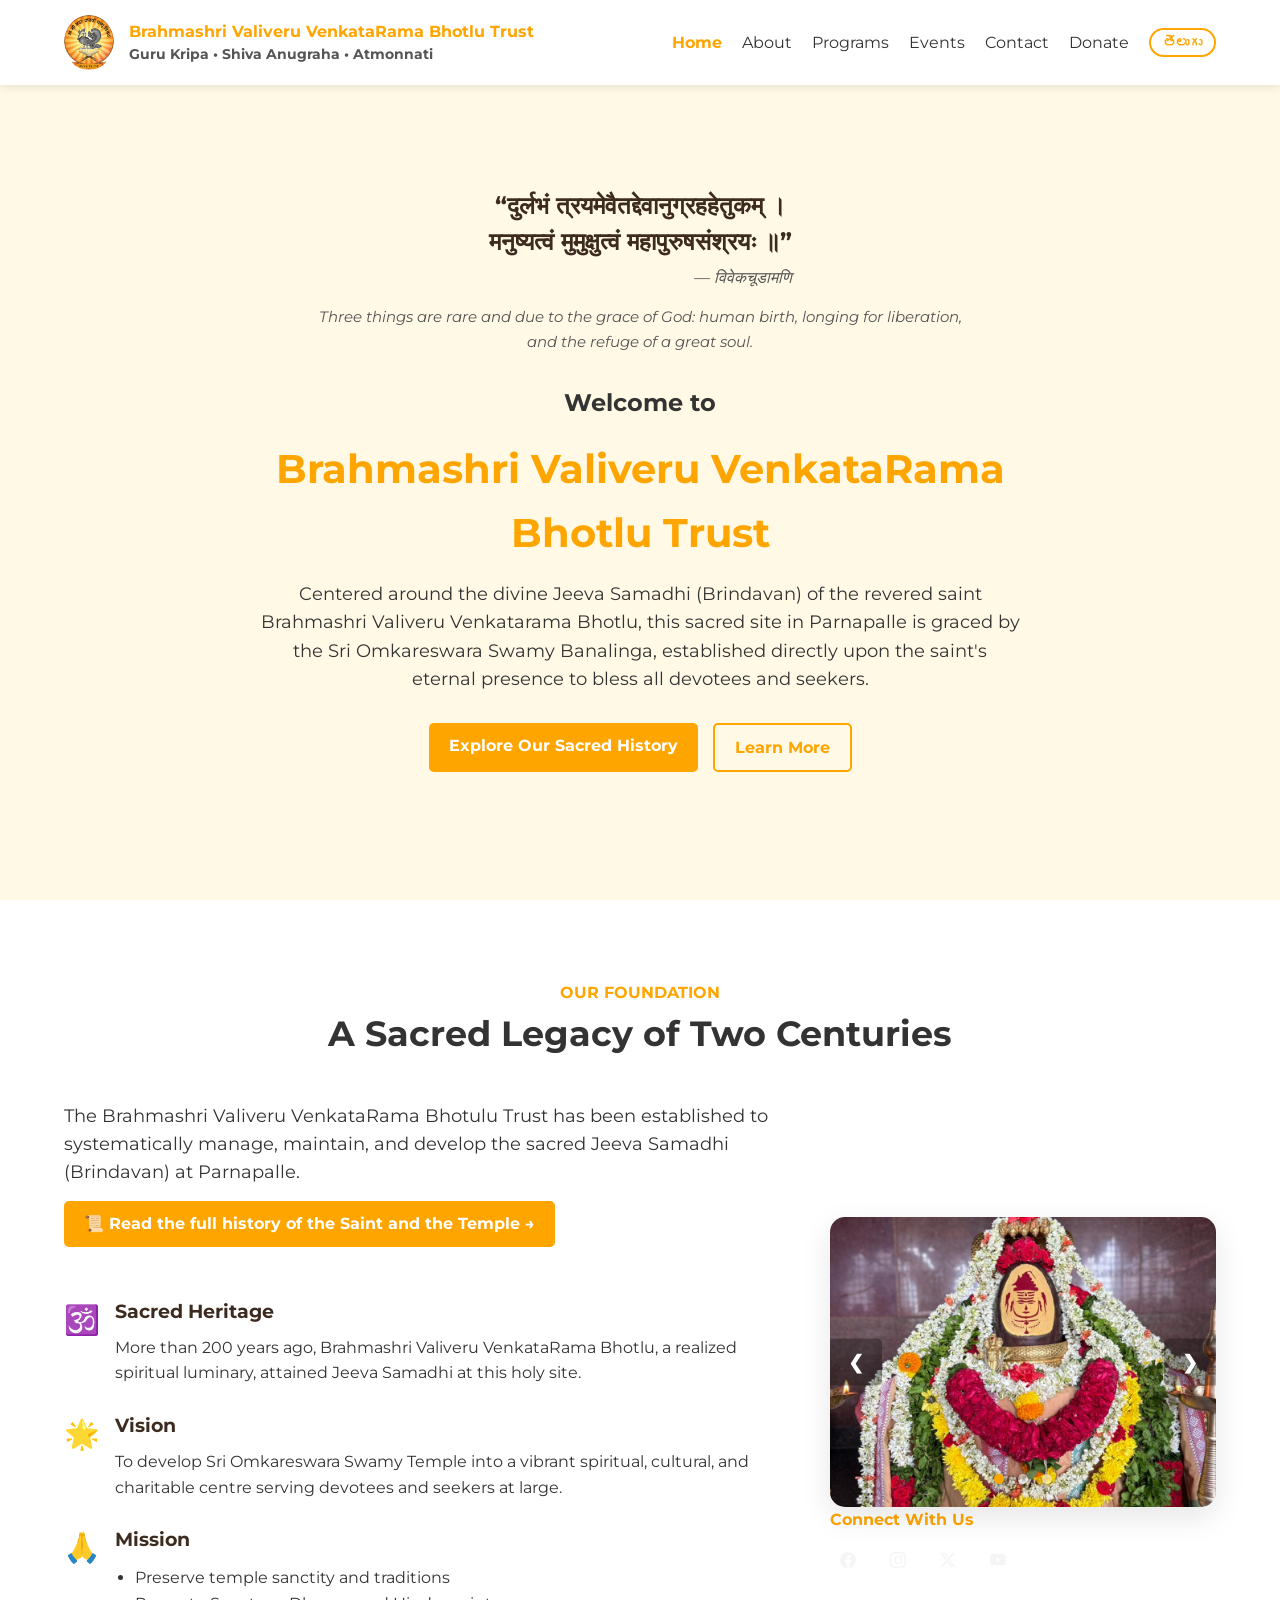
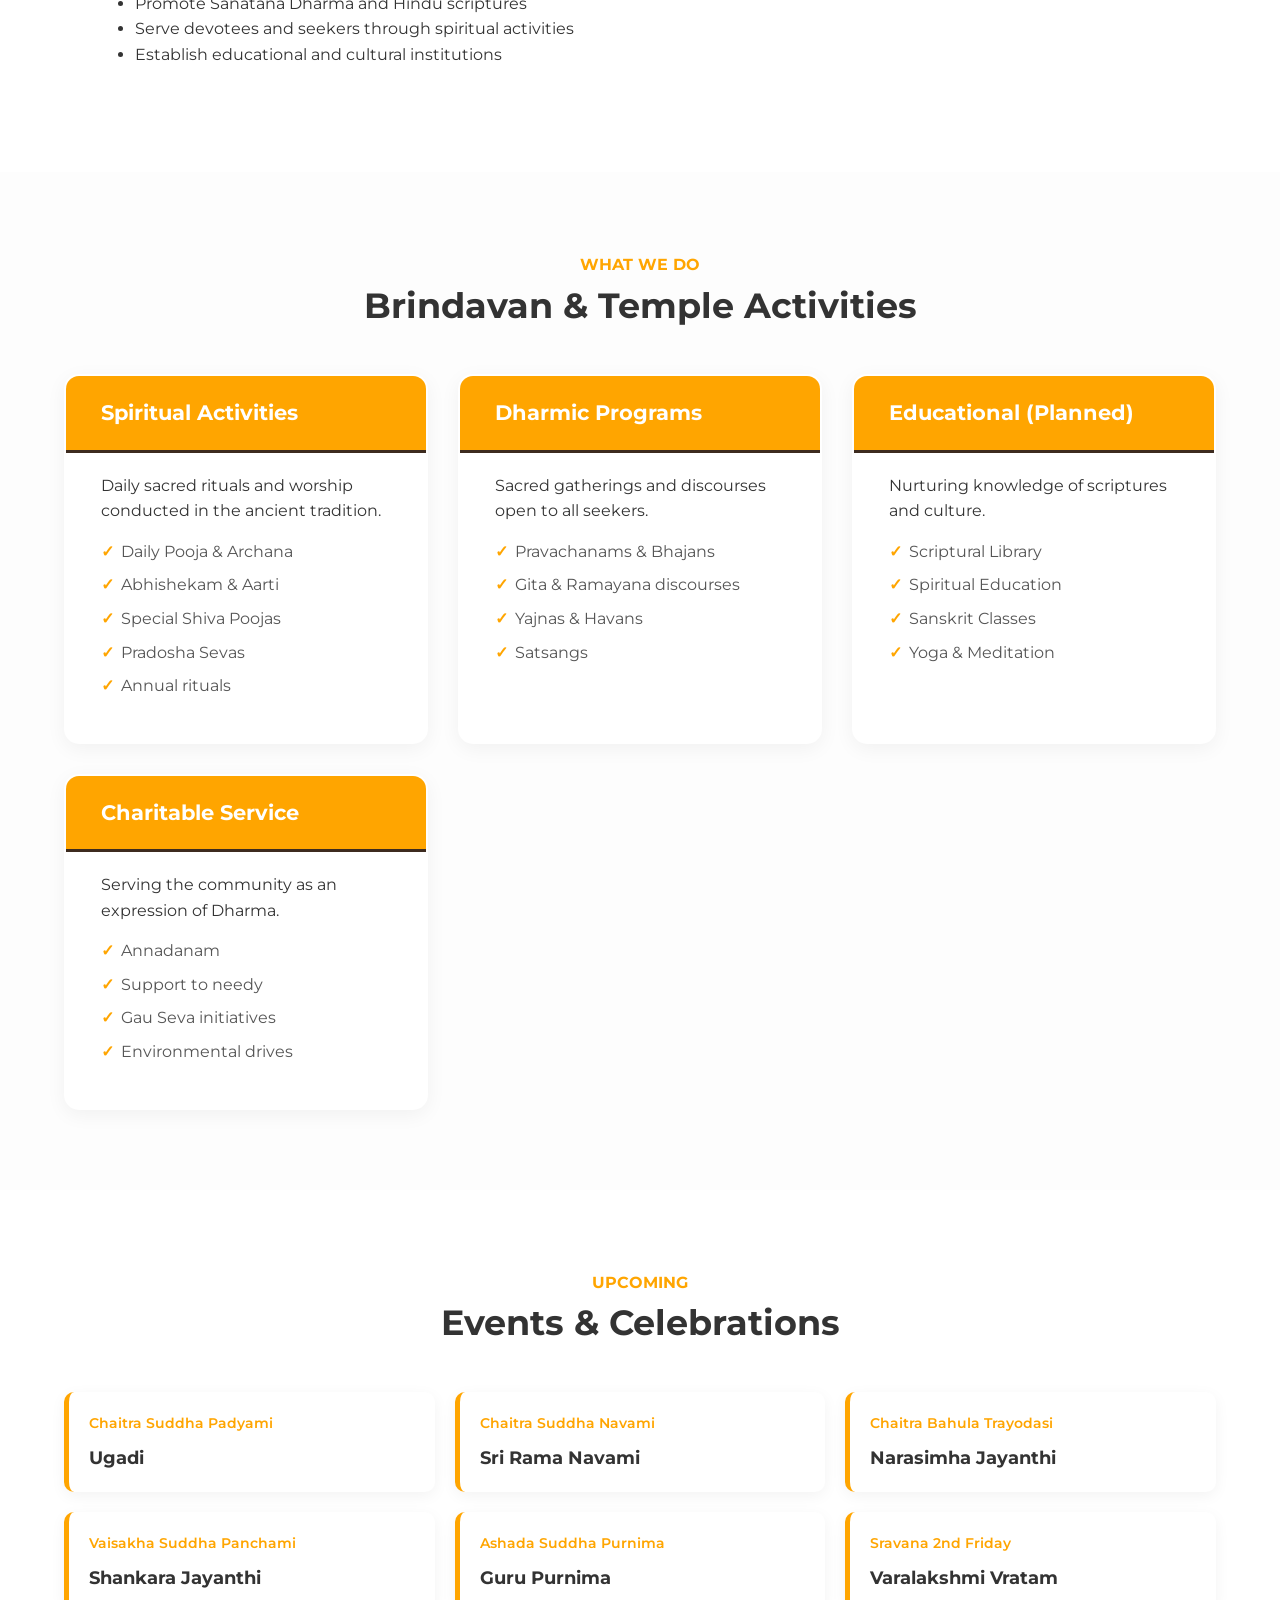
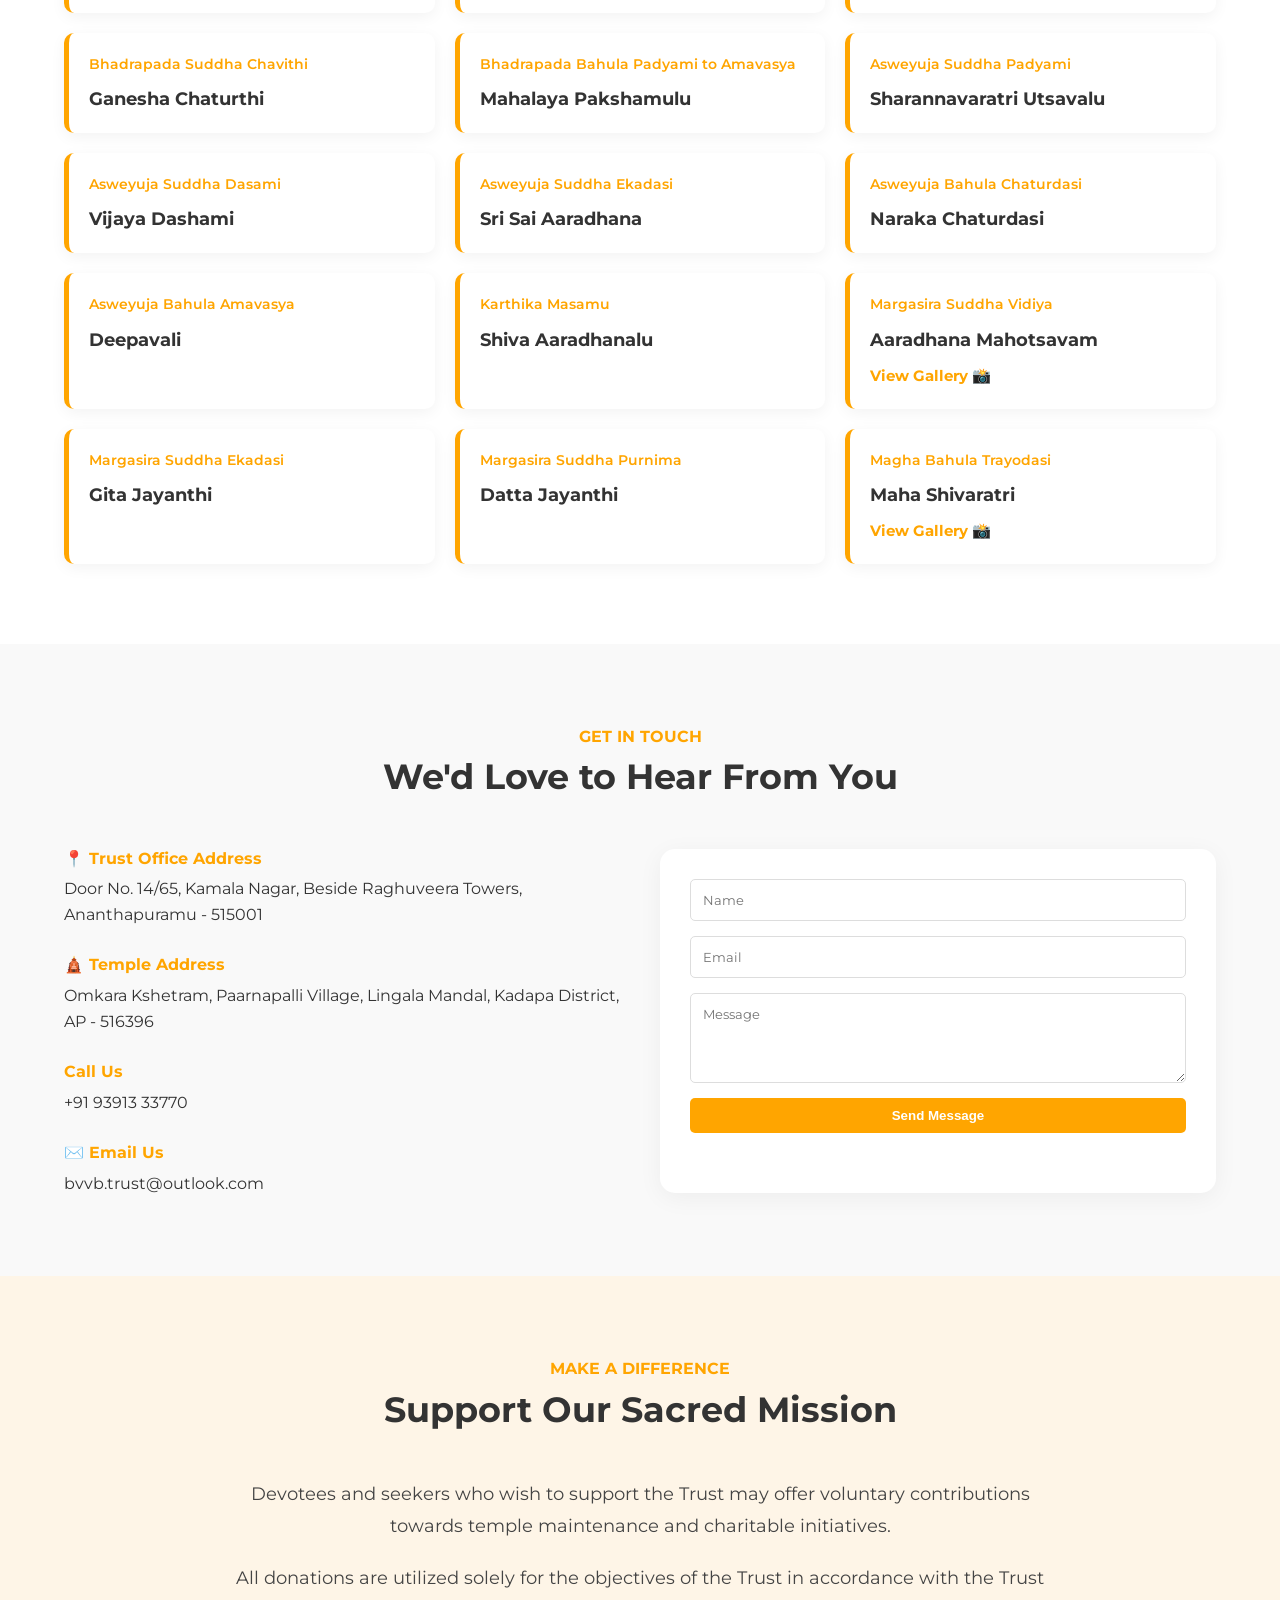
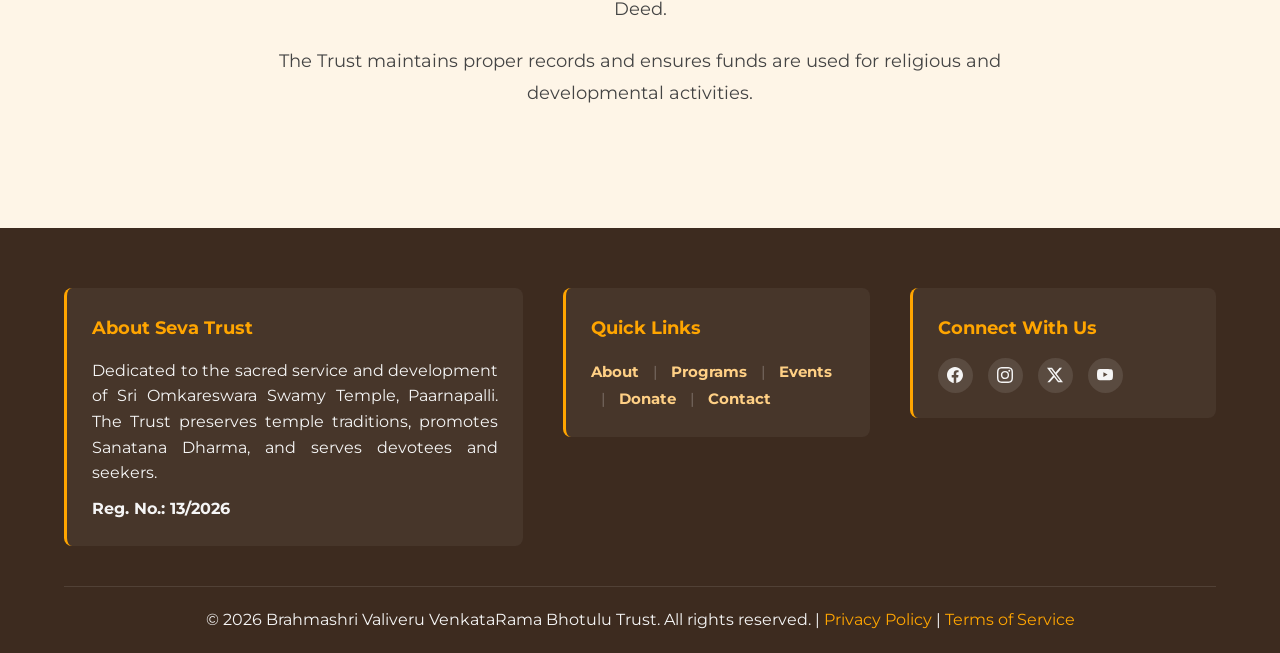
==== index.html @ 61d1ffd8 "Update index.html" ====
<!DOCTYPE html>
<html lang="en">
<head>
    <!-- Add this to your home page <head> -->
    <script src="https://identity.netlify.com/v1/netlify-identity-widget.js"></script>
    <meta charset="UTF-8">
    <meta name="viewport" content="width=device-width, initial-scale=1.0">
    <meta name="description" content="Brahmashri Valiveru VenkataRama Bhotulu Trust - Religious & Charitable Trust">
    <title>BVVB Trust</title>
    
    <!-- Fonts -->
    <link rel="preconnect" href="https://fonts.googleapis.com">
    <link rel="preconnect" href="https://fonts.gstatic.com" crossorigin>
    <link href="https://fonts.googleapis.com/css2?family=Montserrat:wght@400;600;700&family=Noto+Serif+Telugu:wght@400;600;700&family=Tiro+Telugu:ital@0;1&family=Varela+Round&display=swap" rel="stylesheet">
    
    <link rel="stylesheet" href="css/style.css">
</head>
<body>

    <!-- Navigation -->
    <nav class="navbar" id="navbar">
        <div class="nav-content">
            <div class="logo">
                <img src="images/logo_background_removed.png" alt="Logo" class="logo-image">
                <div class="logo-text">
                    <span class="logo-main" data-i18n="trustName">Brahmashri Valiveru VenkataRama Bhotlu Trust</span>
                    <span class="logo-sub" data-i18n="motto">Guru Kripa • Shiva Anugraha • Atmonnati</span>
                </div>
            </div>
            <button class="hamburger" id="hamburger" aria-label="Toggle Navigation">
                <span></span>
                <span></span>
                <span></span>
            </button>
            <div class="nav-links" id="navLinks">
                <a href="#home" class="nav-link active" data-i18n="nav.home">Home</a>
                <a href="#about" class="nav-link" data-i18n="nav.about">About</a>
                <a href="#programs" class="nav-link" data-i18n="nav.programs">Programs</a>
                <a href="#events" class="nav-link" data-i18n="nav.events">Events</a>
                <a href="#contact" class="nav-link" data-i18n="nav.contact">Contact</a>
                <a href="#donate" class="nav-link" data-i18n="nav.donate">Donate</a>
                <button class="lang-toggle-btn" id="langToggle">తెలుగు</button>
            </div>
        </div>
    </nav>

    <!-- Hero Section -->
    <section id="home" class="hero">
        <div class="hero-overlay"></div>
        <div class="hero-content">
            <div class="hero-text">
                <blockquote class="hero-shloka">
                    <div class="shloka-wrapper">
                        <p class="shloka-text" data-i18n="hero.shloka1">“दुर्लभं त्रयमेवैतद्देवानुग्रहहेतुकम् ।
मनुष्यत्वं मुमुक्षुत्वं महापुरुषसंश्रयः ॥”</p>
                        <p class="shloka-caption" data-i18n="hero.shloka1_caption">— विवेकचूडामणि</p>
                    </div>
                    <cite class="shloka-meaning" data-i18n="hero.meaning1">Three things are rare and due to the grace of God: human birth, longing for liberation, and the refuge of a great soul.</cite>
                </blockquote>
                <h2 class="hero-welcome" data-i18n="hero.welcome" style="margin-top: 30px;">Welcome to</h2>
                <h3 class="hero-trust-name" data-i18n="trustName">Brahmashri Valiveru VenkataRama Bhotlu Trust</h3>
                <p class="hero-subtitle" data-i18n="hero.desc1">Centered around the divine Jeeva Samadhi (Brindavan) of the revered saint...</p>
                <div class="hero-buttons">
                    <a href="history.html" class="btn btn-primary" data-i18n="hero.btnHistory">Explore Our Sacred History</a>
                    <a href="#about" class="btn btn-secondary" data-i18n="hero.btnLearn">Learn More</a>
                </div>
            </div>
        </div>
    </section>

    <!-- About Section -->
    <section id="about" class="about section-padding">
        <div class="section-content">
            <div class="section-header">
                <span class="section-tag" data-i18n="about.tag">Our Foundation</span>
                <h2 class="section-title" data-i18n="about.title">A Sacred Legacy of Two Centuries</h2>
            </div>
            <div class="about-grid">
                <div class="about-text">
                    <p class="about-intro" data-i18n="about.desc">The Brahmashri Valiveru VenkataRama Bhotulu Trust has been established...</p>
                    <a href="history.html" class="btn btn-primary" style="display: inline-block; margin-bottom: 30px;" data-i18n="about.historyLink">📜 Read the full history of the Saint and the Temple →</a>
                    
                    <div class="values-list">
                        <div class="value-item">
                            <div class="value-icon">🕉️</div>
                            <div class="value-content">
                                <h3 data-i18n="about.heritageTitle">Sacred Heritage</h3>
                                <p data-i18n="about.heritageDesc">More than 200 years ago, Brahmashri Valiveru VenkataRama Bhotlu...</p>
                            </div>
                        </div>
                        <div class="value-item">
                            <div class="value-icon">🌟</div>
                            <div class="value-content">
                                <h3 data-i18n="about.visionTitle">Vision</h3>
                                <p data-i18n="about.visionDesc">To develop Sri Omkareswara Swamy Temple...</p>
                            </div>
                        </div>
                        <div class="value-item">
                            <div class="value-icon">🙏</div>
                            <div class="value-content">
                                <h3 data-i18n="about.missionTitle">Mission</h3>
                                <ul style="padding-left: 20px; margin-top: 10px;">
                                    <li data-i18n="about.missionList.0">Preserve temple sanctity and traditions</li>
                                    <li data-i18n="about.missionList.1">Promote Sanatana Dharma and Hindu scriptures</li>
                                    <li data-i18n="about.missionList.2">Serve devotees and seekers through spiritual activities</li>
                                    <li data-i18n="about.missionList.3">Establish educational and cultural institutions</li>
                                </ul>
                            </div>
                        </div>
                    </div>
                </div>
                <div class="about-image">
                    <div class="carousel-container">
                        <div class="carousel-slide fade">
                            <img src="gallery/main_temple_1.jpeg" alt="Sri Omkareswara Swamy">
                        </div>
                        <div class="carousel-slide fade">
                            <img src="gallery/main_temple_2.jpeg" alt="Temple View 2" loading="lazy">
                        </div>
                        <div class="carousel-slide fade">
                            <img src="gallery/main_temple_3.jpeg" alt="Temple View 3" loading="lazy">
                        </div>
                        <button class="carousel-prev" aria-label="Previous image">&#10094;</button>
                        <button class="carousel-next" aria-label="Next image">&#10095;</button>
                        <div class="carousel-dots">
                            <span class="dot active"></span>
                            <span class="dot"></span>
                            <span class="dot"></span>
                        </div>
                    </div>
                    <div class="contact-item">
                        <h4 data-i18n="footer.connectTitle">Connect With Us</h4>
                        <div style="display: flex; gap: 15px; margin-top: 10px;">
                           <a href="https://www.facebook.com/bvvb_trust" target="_blank" rel="noopener noreferrer" class="social-icon" aria-label="Facebook">
                               <svg viewBox="0 0 16 16"><path d="M16 8.049c0-4.446-3.582-8.05-8-8.05C3.58 0-.002 3.603-.002 8.05c0 4.017 2.926 7.347 6.75 7.951v-5.625h-2.03V8.05H6.75V6.275c0-2.017 1.195-3.131 3.022-3.131.876 0 1.791.157 1.791.157v1.98h-1.009c-.993 0-1.303.621-1.303 1.258v1.51h2.218l-.354 2.326H9.25V16c3.824-.604 6.75-3.934 6.75-7.951z"/></svg>
                           </a>
                           <a href="https://www.instagram.com/bvvb_trust" target="_blank" rel="noopener noreferrer" class="social-icon" aria-label="Instagram">
                               <svg viewBox="0 0 16 16"><path d="M8 0C5.829 0 5.556.01 4.703.048 3.85.088 3.269.222 2.76.42a3.917 3.917 0 0 0-1.417.923A3.927 3.927 0 0 0 .42 2.76C.222 3.268.087 3.85.048 4.7.01 5.555 0 5.827 0 8.001c0 2.172.01 2.444.048 3.297.04.852.174 1.433.372 1.942.205.526.478.972.923 1.417.444.445.89.719 1.416.923.51.198 1.09.333 1.942.372C5.555 15.99 5.827 16 8 16s2.444-.01 3.298-.048c.851-.04 1.434-.174 1.943-.372a3.916 3.916 0 0 0 1.416-.923c.445-.445.718-.891.923-1.417.197-.509.332-1.09.372-1.942C15.99 10.445 16 10.173 16 8s-.01-2.445-.048-3.299c-.04-.851-.175-1.433-.372-1.941a3.926 3.926 0 0 0-.923-1.417A3.911 3.911 0 0 0 13.24.42c-.51-.198-1.092-.333-1.943-.372C10.443.01 10.172 0 7.998 0h.003zm-.717 1.442h.718c2.136 0 2.389.007 3.232.046.78.035 1.204.166 1.486.275.373.145.64.319.92.599.28.28.453.546.598.92.11.281.24.705.275 1.485.039.843.047 1.096.047 3.231s-.008 2.389-.047 3.232c-.035.78-.166 1.203-.275 1.485a2.47 2.47 0 0 1-.599.919c-.28.28-.546.453-.92.598-.28.11-.704.24-1.485.276-.843.038-1.096.047-3.232.047s-2.39-.009-3.233-.047c-.78-.036-1.203-.166-1.485-.276a2.478 2.478 0 0 1-.92-.598 2.48 2.48 0 0 1-.6-.92c-.109-.281-.24-.705-.275-1.485-.038-.843-.046-1.096-.046-3.233 0-2.136.008-2.388.046-3.231.036-.78.166-1.204.276-1.486.145-.373.319-.64.599-.92.28-.28.546-.453.92-.598.282-.11.705-.24 1.485-.276.738-.034 1.024-.044 2.515-.045v.002zm4.988 1.328a.96.96 0 1 0 0 1.92.96.96 0 0 0 0-1.92zm-4.27 1.122a4.109 4.109 0 1 0 0 8.217 4.109 4.109 0 0 0 0-8.217zm0 1.441a2.667 2.667 0 1 1 0 5.334 2.667 2.667 0 0 1 0-5.334z"/></svg>
                           </a>
                           <a href="https://x.com/bvvbtrust" target="_blank" rel="noopener noreferrer" class="social-icon" aria-label="X (Twitter)">
                               <svg viewBox="0 0 16 16"><path d="M12.6.75h2.454l-5.36 6.142L16 15.25h-4.937l-3.867-5.07-4.425 5.07H.316l5.733-6.57L0 .75h5.063l3.495 4.633L12.601.75Zm-.86 13.028h1.36L4.323 2.145H2.865l8.873 11.633Z"/></svg>
                           </a>
                           <a href="https://www.youtube.com/@BVVBTRUST" target="_blank" rel="noopener noreferrer" class="social-icon" aria-label="YouTube">
                               <svg viewBox="0 0 16 16"><path d="M8.051 1.999h.089c.822.003 4.987.033 6.11.335a2.01 2.01 0 0 1 1.415 1.42c.101.38.172.883.22 1.402l.01.104.022.26.008.104c.065.914.073 1.77.074 1.957v.075c-.001.194-.01 1.052-.072 1.972l-.008.104-.022.261-.01.104c-.048.519-.119 1.023-.22 1.402a2.007 2.007 0 0 1-1.415 1.42c-1.16.312-5.569.334-6.18.335h-.142c-.309 0-1.587-.006-2.927-.052l-.17-.006-.087-.004-.171-.007-.171-.007c-1.11-.049-2.167-.128-2.654-.26a2.007 2.007 0 0 1-1.415-1.419c-.111-.417-.185-.986-.235-1.558L.09 9.82l-.008-.104A31.4 31.4 0 0 1 0 7.68v-.123c.002-.215.01-.958.064-1.778l.007-.103.003-.052.008-.104.022-.26.01-.104c.048-.519.119-1.023.22-1.402a2.007 2.007 0 0 1 1.415-1.42c.487-.13 1.544-.21 2.654-.26l.17-.007.172-.006.086-.003.171-.007A99.788 99.788 0 0 1 7.858 2h.193zM6.4 5.209v4.818l4.157-2.408L6.4 5.209z"/></svg>
                           </a>
                        </div>
                    </div>
                </div>
            </div>
        </div>
    </section>

    <!-- Programs Section -->
    <section id="programs" class="programs section-padding">
        <div class="section-content">
            <div class="section-header">
                <span class="section-tag" data-i18n="programs.tag">What We Do</span>
                <h2 class="section-title" data-i18n="programs.title">Brindavan & Temple Activities</h2>
            </div>
            <div class="programs-grid">
                <div class="program-card">
                    <h3 data-i18n="programs.p1.title">Spiritual Activities</h3>
                    <p data-i18n="programs.p1.desc">Daily sacred rituals and worship conducted in the ancient tradition.</p>
                    <ul class="program-features">
                        <li data-i18n="programs.p1.items.0">Daily Pooja & Archana</li>
                        <li data-i18n="programs.p1.items.1">Abhishekam & Aarti</li>
                        <li data-i18n="programs.p1.items.2">Special Shiva Poojas</li>
                        <li data-i18n="programs.p1.items.3">Pradosha Sevas</li>
                        <li data-i18n="programs.p1.items.4">Annual rituals</li>
                    </ul>
                </div>
                <div class="program-card">
                    <h3 data-i18n="programs.p2.title">Dharmic Programs</h3>
                    <p data-i18n="programs.p2.desc">Sacred gatherings and discourses open to all seekers.</p>
                    <ul class="program-features">
                        <li data-i18n="programs.p2.items.0">Pravachanams & Bhajans</li>
                        <li data-i18n="programs.p2.items.1">Gita & Ramayana discourses</li>
                        <li data-i18n="programs.p2.items.2">Yajnas & Havans</li>
                        <li data-i18n="programs.p2.items.3">Satsangs</li>
                    </ul>
                </div>
                <div class="program-card">
                    <h3 data-i18n="programs.p3.title">Educational (Planned)</h3>
                    <p data-i18n="programs.p3.desc">Nurturing knowledge of scriptures and culture.</p>
                    <ul class="program-features">
                        <li data-i18n="programs.p3.items.0">Scriptural Library</li>
                        <li data-i18n="programs.p3.items.1">Spiritual Education</li>
                        <li data-i18n="programs.p3.items.2">Sanskrit Classes</li>
                        <li data-i18n="programs.p3.items.3">Yoga & Meditation</li>
                    </ul>
                </div>
                <div class="program-card">
                    <h3 data-i18n="programs.p4.title">Charitable Service</h3>
                    <p data-i18n="programs.p4.desc">Serving the community as an expression of Dharma.</p>
                    <ul class="program-features">
                        <li data-i18n="programs.p4.items.0">Annadanam</li>
                        <li data-i18n="programs.p4.items.1">Support to needy</li>
                        <li data-i18n="programs.p4.items.2">Gau Seva initiatives</li>
                        <li data-i18n="programs.p4.items.3">Environmental drives</li>
                    </ul>
                </div>
            </div>
        </div>
    </section>

    <!-- Events Section -->
    <section id="events" class="events section-padding">
        <div class="section-content">
            <div class="section-header">
                <span class="section-tag" data-i18n="events.tag">Upcoming</span>
                <h2 class="section-title" data-i18n="events.title">Events & Celebrations</h2>
            </div>
            <div class="events-grid">
                <div class="event-card">
                    <div class="event-date" data-i18n="events.e1.date">Chaitra Suddha Padyami</div>
                    <div class="event-info"><h3 data-i18n="events.e1.name">Ugadi</h3></div>
                </div>
                <div class="event-card">
                    <div class="event-date" data-i18n="events.e2.date">Chaitra Suddha Navami</div>
                    <div class="event-info"><h3 data-i18n="events.e2.name">Sri Rama Navami</h3></div>
                </div>
                <div class="event-card">
                    <div class="event-date" data-i18n="events.e3.date">Chaitra Bahula Trayodasi</div>
                    <div class="event-info"><h3 data-i18n="events.e3.name">Narasimha Jayanthi</h3></div>
                </div>
                <div class="event-card">
                    <div class="event-date" data-i18n="events.e4.date">Vaisakha Suddha Panchami</div>
                    <div class="event-info"><h3 data-i18n="events.e4.name">Shankara Jayanthi</h3></div>
                </div>
                <div class="event-card">
                    <div class="event-date" data-i18n="events.e5.date">Ashada Suddha Purnima</div>
                    <div class="event-info"><h3 data-i18n="events.e5.name">Guru Purnima</h3></div>
                </div>
                <div class="event-card">
                    <div class="event-date" data-i18n="events.e6.date">Sravana 2nd Friday</div>
                    <div class="event-info"><h3 data-i18n="events.e6.name">Varalakshmi Vratam</h3></div>
                </div>
                <div class="event-card">
                    <div class="event-date" data-i18n="events.e7.date">Bhadrapada Suddha Chavithi</div>
                    <div class="event-info"><h3 data-i18n="events.e7.name">Ganesha Chaturthi</h3></div>
                </div>
                <div class="event-card">
                    <div class="event-date" data-i18n="events.e8.date">Bhadrapada Bahula Padyami - Amavasya</div>
                    <div class="event-info"><h3 data-i18n="events.e8.name">Mahalaya Pakshamulu</h3></div>
                </div>
                <div class="event-card">
                    <div class="event-date" data-i18n="events.e9.date">Asweyuja Suddha Padyami</div>
                    <div class="event-info"><h3 data-i18n="events.e9.name">Sharannavaratri Utsavalu</h3></div>
                </div>
                <div class="event-card">
                    <div class="event-date" data-i18n="events.e10.date">Asweyuja Suddha Dasami</div>
                    <div class="event-info"><h3 data-i18n="events.e10.name">Vijaya Dashami</h3></div>
                </div>
                <div class="event-card">
                    <div class="event-date" data-i18n="events.e11.date">Asweyuja Suddha Ekadasi</div>
                    <div class="event-info"><h3 data-i18n="events.e11.name">Sri Sai Aaradhana</h3></div>
                </div>
                <div class="event-card">
                    <div class="event-date" data-i18n="events.e12.date">Asweyuja Bahula Chaturdasi</div>
                    <div class="event-info"><h3 data-i18n="events.e12.name">Naraka Chaturdasi</h3></div>
                </div>
                <div class="event-card">
                    <div class="event-date" data-i18n="events.e13.date">Asweyuja Bahula Amavasya</div>
                    <div class="event-info"><h3 data-i18n="events.e13.name">Deepavali</h3></div>
                </div>
                <div class="event-card">
                    <div class="event-date" data-i18n="events.e14.date">Karthika Masamu</div>
                    <div class="event-info"><h3 data-i18n="events.e14.name">Shiva Aaradhanalu</h3></div>
                </div>
                <div class="event-card">
                    <div class="event-date" data-i18n="events.e15.date">Margasira Suddha Vidiya</div>
                    <div class="event-info">
                        <h3 data-i18n="events.e15.name">Aaradhana Mahotsavam</h3>
                        <a href="gallery-2025.html" class="event-gallery-link" data-i18n="events.viewGallery">View Gallery 📸</a>
                    </div>
                </div>
                <div class="event-card">
                    <div class="event-date" data-i18n="events.e16.date">Margasira Suddha Ekadasi</div>
                    <div class="event-info"><h3 data-i18n="events.e16.name">Gita Jayanthi</h3></div>
                </div>
                <div class="event-card">
                    <div class="event-date" data-i18n="events.e17.date">Margasira Suddha Purnima</div>
                    <div class="event-info"><h3 data-i18n="events.e17.name">Datta Jayanthi</h3></div>
                </div>
                <div class="event-card">
                    <div class="event-date" data-i18n="events.e18.date">Magha Bahula Trayodasi</div>
                    <div class="event-info">
                        <h3 data-i18n="events.e18.name">Maha Shivaratri</h3>
                        <a href="gallery-2025.html" class="event-gallery-link" data-i18n="events.viewGallery">View Gallery 📸</a>
                    </div>
                </div>
            </div>
        </div>
    </section>

    <!-- Contact Section -->
    <section id="contact" class="contact section-padding" style="background: #f9f9f9;">
        <div class="section-content">
            <div class="section-header">
                <span class="section-tag" data-i18n="contact.tag">Get in Touch</span>
                <h2 class="section-title" data-i18n="contact.title">We'd Love to Hear From You</h2>
            </div>
            <div class="contact-grid">
                <div class="contact-info">
                    <div class="contact-item">
                        <h4 data-i18n="contact.office">📍 Trust Office Address</h4>
                        <p data-i18n="contact.officeAddr">Door No. 14/65, Kamala Nagar, Beside Raghuveera Towers, Ananthapuramu - 515001</p>
                    </div>
                    <div class="contact-item">
                        <h4 data-i18n="contact.temple">🛕 Temple Address</h4>
                        <p data-i18n="contact.templeAddr">Omkara Kshetram, Paarnapalli Village, Lingala Mandal, Kadapa District, AP - 516396</p>
                    </div>
                    <div class="contact-item">
                        <h4 data-i18n="contact.call"> Call Us</h4>
                        <p>+91 93913 33770</p>
                    </div>
                    <div class="contact-item">
                        <h4 data-i18n="contact.email">✉️ Email Us</h4>
                        <p>bvvb.trust@outlook.com</p>
                    </div>
                </div>
                <!-- Form submission logic securely relies on standard HTTP POST or a form backend like Formspree -->
                <form class="contact-form" action="https://formspree.io/f/xzdkzppe" method="POST">
                <form class="contact-form" id="contactForm">
                    <input type="text" name="name" data-i18n="contact.placeholders.name" placeholder="Name" class="form-input" required>
                    <input type="email" name="email" data-i18n="contact.placeholders.email" placeholder="Email" class="form-input" required>
                    <textarea name="message" data-i18n="contact.placeholders.message" placeholder="Message" class="form-input" rows="4" required></textarea>
                    <button type="submit" class="btn btn-primary" data-i18n="contact.btn">Send Message</button>
                    <p id="form-status" style="margin-top: 15px; font-weight: 500;"></p>
                </form>
            </div>
        </div>
    </section>

    <!-- Donate Section -->
    <section id="donate" class="donate section-padding">
        <div class="section-content">
            <div class="section-header">
                <span class="section-tag" data-i18n="donate.tag">Make a Difference</span>
                <h2 class="section-title" data-i18n="donate.title">Support Our Sacred Mission</h2>
            </div>
            <div class="donate-content">
                <p data-i18n="donate.desc1">Devotees and seekers who wish to support the Trust may offer voluntary contributions towards temple maintenance and charitable initiatives.</p>
                <p data-i18n="donate.desc2">All donations are utilized solely for the objectives of the Trust in accordance with the Trust Deed.</p>
                <p data-i18n="donate.desc3">The Trust maintains proper records and ensures funds are used for religious and developmental activities.</p>
            </div>
        </div>
    </section>

    <!-- Footer Section -->
    <footer class="footer-v2">
        <div class="footer-content">
            <div class="footer-col">
                <div class="footer-box">
                    <h4 data-i18n="footer.aboutTitle">About Seva Trust</h4>
                    <p data-i18n="footer.aboutDesc" style="text-align: justify;">Dedicated to the sacred service and development of Sri Omkareswara Swamy Temple...</p>
                    <p data-i18n="footer.regNo" style="margin-top: 10px; font-weight: bold;">Reg. No.: 13/2026</p>
                </div>
            </div>
            <div class="footer-col">
                <div class="footer-box inline-footer-links">
                    <h4 data-i18n="footer.quickLinksTitle">Quick Links</h4>
                    <p>
                        <a href="#about" data-i18n="nav.about">About</a> <span class="separator">|</span>
                        <a href="#programs" data-i18n="nav.programs">Programs</a> <span class="separator">|</span>
                        <a href="#events" data-i18n="nav.events">Events</a> <span class="separator">|</span>
                        <a href="#donate" data-i18n="nav.donate">Donate</a> <span class="separator">|</span>
                        <a href="#contact" data-i18n="nav.contact">Contact</a>
                    </p>
                </div>
            </div>
            <div class="footer-col">
                <div class="footer-box">
                    <h4 data-i18n="footer.connectTitle">Connect With Us</h4>
                    <div style="display: flex; gap: 15px;">
                       <a href="https://www.facebook.com/bvvb_trust" target="_blank" rel="noopener noreferrer" class="social-icon" aria-label="Facebook">
                           <svg viewBox="0 0 16 16"><path d="M16 8.049c0-4.446-3.582-8.05-8-8.05C3.58 0-.002 3.603-.002 8.05c0 4.017 2.926 7.347 6.75 7.951v-5.625h-2.03V8.05H6.75V6.275c0-2.017 1.195-3.131 3.022-3.131.876 0 1.791.157 1.791.157v1.98h-1.009c-.993 0-1.303.621-1.303 1.258v1.51h2.218l-.354 2.326H9.25V16c3.824-.604 6.75-3.934 6.75-7.951z"/></svg>
                       </a>
                       <a href="https://www.instagram.com/bvvb_trust" target="_blank" rel="noopener noreferrer" class="social-icon" aria-label="Instagram">
                           <svg viewBox="0 0 16 16"><path d="M8 0C5.829 0 5.556.01 4.703.048 3.85.088 3.269.222 2.76.42a3.917 3.917 0 0 0-1.417.923A3.927 3.927 0 0 0 .42 2.76C.222 3.268.087 3.85.048 4.7.01 5.555 0 5.827 0 8.001c0 2.172.01 2.444.048 3.297.04.852.174 1.433.372 1.942.205.526.478.972.923 1.417.444.445.89.719 1.416.923.51.198 1.09.333 1.942.372C5.555 15.99 5.827 16 8 16s2.444-.01 3.298-.048c.851-.04 1.434-.174 1.943-.372a3.916 3.916 0 0 0 1.416-.923c.445-.445.718-.891.923-1.417.197-.509.332-1.09.372-1.942C15.99 10.445 16 10.173 16 8s-.01-2.445-.048-3.299c-.04-.851-.175-1.433-.372-1.941a3.926 3.926 0 0 0-.923-1.417A3.911 3.911 0 0 0 13.24.42c-.51-.198-1.092-.333-1.943-.372C10.443.01 10.172 0 7.998 0h.003zm-.717 1.442h.718c2.136 0 2.389.007 3.232.046.78.035 1.204.166 1.486.275.373.145.64.319.92.599.28.28.453.546.598.92.11.281.24.705.275 1.485.039.843.047 1.096.047 3.231s-.008 2.389-.047 3.232c-.035.78-.166 1.203-.275 1.485a2.47 2.47 0 0 1-.599.919c-.28.28-.546.453-.92.598-.28.11-.704.24-1.485.276-.843.038-1.096.047-3.232.047s-2.39-.009-3.233-.047c-.78-.036-1.203-.166-1.485-.276a2.478 2.478 0 0 1-.92-.598 2.48 2.48 0 0 1-.6-.92c-.109-.281-.24-.705-.275-1.485-.038-.843-.046-1.096-.046-3.233 0-2.136.008-2.388.046-3.231.036-.78.166-1.204.276-1.486.145-.373.319-.64.599-.92.28-.28.546-.453.92-.598.282-.11.705-.24 1.485-.276.738-.034 1.024-.044 2.515-.045v.002zm4.988 1.328a.96.96 0 1 0 0 1.92.96.96 0 0 0 0-1.92zm-4.27 1.122a4.109 4.109 0 1 0 0 8.217 4.109 4.109 0 0 0 0-8.217zm0 1.441a2.667 2.667 0 1 1 0 5.334 2.667 2.667 0 0 1 0-5.334z"/></svg>
                       </a>
                       <a href="https://x.com/bvvbtrust" target="_blank" rel="noopener noreferrer" class="social-icon" aria-label="X (Twitter)">
                           <svg viewBox="0 0 16 16"><path d="M12.6.75h2.454l-5.36 6.142L16 15.25h-4.937l-3.867-5.07-4.425 5.07H.316l5.733-6.57L0 .75h5.063l3.495 4.633L12.601.75Zm-.86 13.028h1.36L4.323 2.145H2.865l8.873 11.633Z"/></svg>
                       </a>
                       <a href="https://www.youtube.com/@BVVBTRUST" target="_blank" rel="noopener noreferrer" class="social-icon" aria-label="YouTube">
                           <svg viewBox="0 0 16 16"><path d="M8.051 1.999h.089c.822.003 4.987.033 6.11.335a2.01 2.01 0 0 1 1.415 1.42c.101.38.172.883.22 1.402l.01.104.022.26.008.104c.065.914.073 1.77.074 1.957v.075c-.001.194-.01 1.052-.072 1.972l-.008.104-.022.261-.01.104c-.048.519-.119 1.023-.22 1.402a2.007 2.007 0 0 1-1.415 1.42c-1.16.312-5.569.334-6.18.335h-.142c-.309 0-1.587-.006-2.927-.052l-.17-.006-.087-.004-.171-.007-.171-.007c-1.11-.049-2.167-.128-2.654-.26a2.007 2.007 0 0 1-1.415-1.419c-.111-.417-.185-.986-.235-1.558L.09 9.82l-.008-.104A31.4 31.4 0 0 1 0 7.68v-.123c.002-.215.01-.958.064-1.778l.007-.103.003-.052.008-.104.022-.26.01-.104c.048-.519.119-1.023.22-1.402a2.007 2.007 0 0 1 1.415-1.42c.487-.13 1.544-.21 2.654-.26l.17-.007.172-.006.086-.003.171-.007A99.788 99.788 0 0 1 7.858 2h.193zM6.4 5.209v4.818l4.157-2.408L6.4 5.209z"/></svg>
                       </a>
                    </div>
                </div>
            </div>
        </div>
        <div class="footer-bottom">
            <p>
                <span data-i18n="footer.copyright">© 2026 Brahmashri Valiveru VenkataRama Bhotulu Trust. All rights reserved.</span> | 
                <a href="privacy-policy.html" data-i18n="footer.privacy">Privacy Policy</a> | 
                <a href="terms-of-service.html" data-i18n="footer.terms">Terms of Service</a>
            </p>
        </div>
    </footer>

    <!-- Scroll to Top Button -->
    <button id="scrollToTopBtn" class="scroll-to-top" aria-label="Scroll to top">↑</button>

    
   <script src="js/main.js"></script>
   <div id="lightbox" class="lightbox">
    <span class="lightbox-close">&times;</span>
    <button class="lightbox-prev" aria-label="Previous">&#10094;</button>
    <div class="lightbox-container">
        <img id="lightbox-img" src="" alt="Full view">
    </div>
    <button class="lightbox-next" aria-label="Next">&#10095;</button>
</div>
<script>
  if (window.netlifyIdentity) {
    window.netlifyIdentity.on("init", user => {
      if (!user) {
        window.netlifyIdentity.on("login", () => {
          // Redirects to the admin portal after a successful login
          document.location.href = "/admin/";
        });
      }
    });
  }
</script>
</body>
</html>
---- css/style.css ----
:root {
    --primary-color: orange;
    --bg-dark: #3d2b1f;
    --text-light: #f5f5f5;
}

html { scroll-behavior: smooth; }

/* Telugu Language Scaling */
html.lang-te { font-size: 115%; }
html.lang-te body { line-height: 1.8; }

* { margin: 0; padding: 0; box-sizing: border-box; }
body { line-height: 1.6; color: #333; }
a { text-decoration: none; color: inherit; }

/* Navbar */
.navbar {
    position: fixed; top: 0; width: 100%;
    background: white; padding: 15px 5%;
    display: flex; justify-content: space-between; align-items: center;
    box-shadow: 0 2px 10px rgba(0,0,0,0.1); z-index: 1000;
    transition: background 0.3s;
}
.navbar.scrolled { background: rgba(255,255,255,0.95); backdrop-filter: blur(5px); }
.logo { display: flex; align-items: center; gap: 15px; }
.logo-image { width: 50px; border-radius: 50%; }
.logo-text { display: flex; flex-direction: column; font-weight: bold; }
.logo-main { color: var(--primary-color); }
.logo-sub { font-size: 0.85rem; color: #555; }

.nav-links { display: flex; gap: 20px; align-items: center; }
.nav-link.active { color: var(--primary-color); font-weight: bold; }
.lang-toggle-btn {
    padding: 5px 12px; border: 2px solid var(--primary-color);
    border-radius: 20px; background: white; color: var(--primary-color);
    cursor: pointer; font-weight: bold;
}

.nav-content { flex: 1; display: flex; justify-content: space-between; align-items: center; }
.hamburger { display: none; flex-direction: column; gap: 5px; background: none; border: none; cursor: pointer; padding: 5px; z-index: 1001; }
.hamburger span { display: block; width: 25px; height: 3px; background-color: var(--primary-color); border-radius: 3px; transition: all 0.3s ease; }

/* Hero */
.hero {
    min-height: 100vh; display: flex; align-items: center; justify-content: center;
    text-align: center; background: #fff9e6; padding-top: 100px; padding-bottom: 40px;
}
.hero-content { max-width: 800px; padding: 20px; }
.hero-shloka { margin-bottom: 25px; }
.shloka-wrapper { display: inline-block; text-align: center; }
.shloka-text { font-size: 1.5rem; color: var(--bg-dark); white-space: pre-wrap; font-weight: bold; margin-bottom: 5px; line-height: 1.5; }
.shloka-caption { font-size: 1rem; color: #555; text-align: right; font-style: italic; margin-bottom: 15px; }
.shloka-meaning { display: block; font-size: 0.95rem; color: #555; max-width: 650px; margin: 0 auto; font-style: italic; line-height: 1.6; }
.hero-trust-name { font-size: 2.5rem; color: var(--primary-color); margin: 15px 0; }

.hero-subtitle { margin-bottom: 30px; font-size: 1.1rem; line-height: 1.6; }
.hero-buttons { display: flex; justify-content: center; gap: 15px; flex-wrap: wrap; }

/* Buttons */
.btn { padding: 10px 20px; border-radius: 5px; font-weight: bold; cursor: pointer; border: none; transition: all 0.3s ease; }
.btn:hover { transform: translateY(-2px); box-shadow: 0 4px 10px rgba(0,0,0,0.15); }
.btn-primary { background: var(--primary-color); color: white; }
.btn-primary:hover { background: #d68910; }
.btn-secondary { background: transparent; border: 2px solid var(--primary-color); color: var(--primary-color); }
.btn-secondary:hover { background: var(--primary-color); color: white; }

/* Scroll to Top Button */
.scroll-to-top {
    position: fixed; bottom: 30px; right: 30px; background: var(--primary-color); color: white;
    width: 45px; height: 45px; border-radius: 50%; border: none; cursor: pointer; font-size: 1.5rem;
    display: flex; align-items: center; justify-content: center; box-shadow: 0 4px 10px rgba(0,0,0,0.2);
    opacity: 0; visibility: hidden; transform: translateY(20px); transition: all 0.3s ease; z-index: 999;
}
.scroll-to-top.show { opacity: 1; visibility: visible; transform: translateY(0); }
.scroll-to-top.show:hover { background: var(--bg-dark); transform: translateY(-3px); }

/* Sections */
.section-padding { padding: 80px 5%; }
.section-header { text-align: center; margin-bottom: 40px; }
.section-title { font-size: 2.2rem; color: #333; }
.section-tag { color: var(--primary-color); font-weight: bold; text-transform: uppercase; }

/* Programs */
.programs { background: #fdfdfd; }
.programs-grid { display: grid; grid-template-columns: repeat(auto-fit, minmax(280px, 1fr)); gap: 30px; margin-top: 30px; }
.program-card { padding: 35px; background: white; border-radius: 15px; box-shadow: 0 5px 20px rgba(0,0,0,0.05); border: 2px solid transparent; transition: all 0.3s ease; overflow: hidden; }
.program-card:hover { transform: translateY(-8px); border-color: var(--primary-color); }
.program-card h3 { background: var(--primary-color); color: white; margin: -35px -35px 20px -35px; padding: 20px 35px; font-size: 1.3rem; border-bottom: 3px solid var(--bg-dark); }
.program-features { list-style: none; padding-left: 0; margin-top: 15px; }
.program-features li { margin-bottom: 8px; padding-left: 20px; position: relative; color: #555; }
.program-features li::before { content: '✓'; position: absolute; left: 0; color: var(--primary-color); font-weight: bold; }

/* Events */
.events-grid { display: grid; grid-template-columns: repeat(auto-fit, minmax(280px, 1fr)); gap: 20px; margin-top: 30px; }
.event-card { display: flex; flex-direction: column; background: white; border-radius: 10px; padding: 20px; box-shadow: 0 4px 15px rgba(0,0,0,0.05); border-left: 5px solid var(--primary-color); transition: all 0.3s ease; }
.event-card:hover { transform: translateY(-3px); border-color: #d68910; box-shadow: 0 8px 25px rgba(0,0,0,0.1); }
.event-date { font-size: 0.9rem; color: var(--primary-color); font-weight: 600; margin-bottom: 8px; }
.event-info { padding: 0; }
.event-info h3 { margin-bottom: 0; color: #333; font-size: 1.15rem; }

/* Event Card Links & Gallery Page */
.event-gallery-link { display: inline-block; margin-top: 10px; font-size: 0.95rem; color: var(--primary-color); font-weight: bold; transition: color 0.3s ease; }
.event-gallery-link:hover { color: #d68910; text-decoration: underline; }

.gallery-page-container { padding: 60px 5%; background: #fdfdfd; min-height: 50vh; }
.gallery-page-grid { display: grid; grid-template-columns: repeat(auto-fill, minmax(280px, 1fr)); gap: 25px; max-width: 1200px; margin: 0 auto; }
.gallery-item { overflow: hidden; border-radius: 12px; box-shadow: 0 4px 15px rgba(0,0,0,0.1); cursor: pointer; aspect-ratio: 4/3; }
.gallery-item img { width: 100%; height: 100%; object-fit: cover; transition: transform 0.4s ease; background-color: #eee; }
.gallery-item:hover img { transform: scale(1.08); }

/* Lightbox Modal */
.lightbox {
    display: none; position: fixed; z-index: 2000; left: 0; top: 0;
    width: 100%; height: 100%; overflow: auto; background-color: rgba(0,0,0,0.9);
    justify-content: center; align-items: center; backdrop-filter: blur(5px);
}
.lightbox.active { display: flex; }
.lightbox-content {
    margin: auto; display: block; max-width: 90%; max-height: 90vh;
    border-radius: 8px; animation: zoom 0.3s ease; box-shadow: 0 10px 30px rgba(0,0,0,0.5);
}
@keyframes zoom { from {transform:scale(0.8); opacity:0;} to {transform:scale(1); opacity:1;} }
.lightbox-close {
    position: absolute; top: 20px; right: 35px; color: #f1f1f1;
    font-size: 45px; font-weight: bold; cursor: pointer; transition: 0.3s; z-index: 2001;
}
.lightbox-close:hover { color: var(--primary-color); }
.lightbox-prev, .lightbox-next {
    cursor: pointer; position: absolute; top: 50%; transform: translateY(-50%);
    padding: 16px; color: white; font-weight: bold; font-size: 24px; z-index: 2001;
    transition: 0.3s ease; border-radius: 5px; background: rgba(0,0,0,0.5); border: none;
}
.lightbox-prev { left: 20px; }
.lightbox-next { right: 20px; }
.lightbox-prev:hover, .lightbox-next:hover { background: rgba(0,0,0,0.8); color: var(--primary-color); }

/* Donate */
.donate { background: #fef5e7; padding-bottom: 100px; }
.donate-content { text-align: center; max-width: 850px; margin: 0 auto; font-size: 1.1rem; line-height: 1.8; color: #444; }
.donate-content p { margin-bottom: 20px; }

/* Grids */
.about-grid {
    display: grid; grid-template-columns: 1.3fr 0.7fr; gap: 50px; align-items: center;
}
.contact-grid {
    display: grid; grid-template-columns: 1fr 1fr; gap: 40px; align-items: center;
}
.responsive-img { width: 100%; border-radius: 15px; box-shadow: 0 10px 30px rgba(0,0,0,0.1); object-fit: cover; }

/* About specific styles */
.about-intro { margin-bottom: 15px; font-size: 1.1rem; }
.values-list { margin-top: 20px; }
.value-item { display: flex; gap: 15px; margin-bottom: 25px; }
.value-icon { font-size: 1.8rem; flex-shrink: 0; }
.value-content h3 { margin-bottom: 8px; color: var(--bg-dark); }

/* About Carousel */
.carousel-container { position: relative; width: 100%; border-radius: 15px; overflow: hidden; box-shadow: 0 10px 30px rgba(0,0,0,0.1); aspect-ratio: 4/3; }
.carousel-slide { display: none; width: 100%; height: 100%; }
.carousel-slide.active { display: block; }
.carousel-slide img { width: 100%; height: 100%; object-fit: cover; }
.fade { animation: fadeEffect 0.8s; }
@keyframes fadeEffect { from { opacity: 0.6; } to { opacity: 1; } }
.carousel-prev, .carousel-next {
    cursor: pointer; position: absolute; top: 50%; transform: translateY(-50%);
    padding: 12px 18px; color: white; font-weight: bold; font-size: 1.2rem;
    transition: 0.3s ease; border-radius: 0 5px 5px 0; background: rgba(0,0,0,0.3); border: none; z-index: 2;
}
.carousel-next { right: 0; border-radius: 5px 0 0 5px; }
.carousel-prev:hover, .carousel-next:hover { background: rgba(0,0,0,0.8); }
.carousel-dots { position: absolute; bottom: 15px; width: 100%; text-align: center; z-index: 2; }
.dot { cursor: pointer; height: 10px; width: 10px; margin: 0 5px; background: rgba(255,255,255,0.5); border-radius: 50%; display: inline-block; transition: 0.3s ease; box-shadow: 0 2px 4px rgba(0,0,0,0.3); }
.dot.active, .dot:hover { background: var(--primary-color); }

/* Forms */
.contact-form {
    background: white; padding: 30px; border-radius: 15px;
    box-shadow: 0 5px 25px rgba(0,0,0,0.05); display: flex; flex-direction: column; gap: 15px;
}
.form-input { padding: 12px; border: 1px solid #ddd; border-radius: 5px; width: 100%; font-family: inherit; }

/* Footer */
.footer-v2 { background: var(--bg-dark); color: var(--text-light); padding: 60px 5% 20px; }
.footer-content { display: grid; grid-template-columns: 1.5fr 1fr 1fr; gap: 40px; }
.footer-box { background: rgba(255, 255, 255, 0.05); padding: 25px; border-radius: 8px; border-left: 3px solid var(--primary-color); margin-bottom: 25px; }
.footer-box:last-child { margin-bottom: 0; }
.footer-box h4 { color: var(--primary-color); margin-bottom: 15px; font-size: 1.15rem; }
.inline-footer-links p { font-size: 0.95rem; line-height: 1.8; }
.inline-footer-links a { color: #ffd085; font-weight: bold; transition: all 0.3s ease; }
.inline-footer-links a:hover { color: white; text-decoration: underline; }
.inline-footer-links .separator { margin: 0 10px; color: rgba(255, 255, 255, 0.3); }
.footer-bottom { border-top: 1px solid rgba(255,255,255,0.1); margin-top: 40px; padding-top: 20px; text-align: center; }
.footer-bottom a { color: var(--primary-color); }

.contact-item { margin-bottom: 25px; }
.contact-item:last-child { margin-bottom: 0; }
.contact-item h4 { margin-bottom: 5px; color: var(--primary-color); }


.social-icon { width: 35px; height: 35px; border-radius: 50%; background: rgba(255,255,255,0.1); display: flex; align-items: center; justify-content: center; color: var(--text-light); transition: all 0.3s ease; }
.social-icon:hover { background: var(--primary-color); transform: translateY(-3px); color: white; }
.social-icon svg { width: 16px; height: 16px; fill: currentColor; }

@media(max-width: 768px) {
    .about-grid, .contact-grid { grid-template-columns: 1fr; }
    .footer-content { grid-template-columns: 1fr; gap: 40px; }
    .hamburger { display: flex; }
    .nav-links {
        position: absolute; top: 100%; left: 0; width: 100%; background: white;
        flex-direction: column; padding: 20px; box-shadow: 0 10px 10px rgba(0,0,0,0.1);
        opacity: 0; visibility: hidden; transform: translateY(-10px); transition: all 0.3s ease;
    }
    .nav-links.active { opacity: 1; visibility: visible; transform: translateY(0); display: flex; }
    .hamburger.active span:nth-child(1) { transform: translateY(8px) rotate(45deg); }
    .hamburger.active span:nth-child(2) { opacity: 0; }
    .hamburger.active span:nth-child(3) { transform: translateY(-8px) rotate(-45deg); }
}

/* ========== History Page ========== */
.history-page { background: #fdfdfd; min-height: 100vh; }
.history-hero { background: linear-gradient(135deg, #1C1917 0%, #44403C 50%, #78350F 100%); color: white; padding: 3rem 2rem 4rem; text-align: center; position: relative; }
.history-hero-content { max-width: 800px; margin: 0 auto; }
.history-sanskrit { font-size: 1.2rem; opacity: 0.7; margin-bottom: 1rem; letter-spacing: 2px; }
.history-title { font-size: clamp(2rem, 5vw, 3.2rem); margin-bottom: 0.5rem; line-height: 1.2; }
.history-epithet { font-size: clamp(1.1rem, 2.5vw, 1.5rem); font-style: italic; opacity: 0.85; color: var(--primary-color); }

.history-layout { display: grid; grid-template-columns: 260px 1fr; max-width: 1200px; margin: 0 auto; gap: 2rem; padding: 2rem; }
.history-sidebar { position: sticky; top: 20px; height: fit-content; }
.history-nav h4 { font-size: 1.3rem; margin-bottom: 1rem; padding-bottom: 0.5rem; border-bottom: 2px solid var(--primary-color); }
.history-nav ul { list-style: none; }
.history-nav ul li { margin-bottom: 0.25rem; }
.history-nav-link { display: block; padding: 0.5rem 0.75rem; color: #555; text-decoration: none; border-radius: 8px; transition: all 0.2s; }
.history-nav-link:hover { background: #fff9e6; color: #333; }
.history-nav-link.active { background: var(--primary-color); color: white; font-weight: bold; }

.history-content { background: white; border-radius: 20px; padding: 3rem; box-shadow: 0 4px 16px rgba(0,0,0,0.1); text-align: justify; }
.history-chapter { margin-bottom: 2.5rem; }
.chapter-title { font-size: 1.6rem; margin-bottom: 1.2rem; padding-bottom: 0.5rem; border-bottom: 2px solid #ffd085; display: flex; align-items: baseline; gap: 0.75rem; }
.chapter-num { font-size: 2.2rem; color: var(--primary-color); min-width: 2rem; }
.history-content p { font-size: 1.05rem; line-height: 1.7; color: #444; margin-bottom: 1rem; }

.highlight-quote { background: #fff9e6; border-left: 4px solid var(--primary-color); padding: 1.2rem 1.5rem; border-radius: 0 12px 12px 0; font-style: italic; color: #333; font-weight: 500; }
.invocation-block { background: linear-gradient(135deg, #FFFBEB, #FEF3C7); border: 1px solid #ffd085; border-radius: 16px; padding: 2rem; text-align: center; }
.sanskrit-verse { font-size: 1.05rem; line-height: 1.7; color: #78350F; font-style: italic; margin-bottom: 0.75rem; text-align: center; }

.sibling-cards { display: grid; grid-template-columns: repeat(auto-fit, minmax(250px, 1fr)); gap: 1.25rem; margin-top: 0.5rem; }
.sibling-card { background: #fdfdfd; border: 1px solid rgba(217, 119, 6, 0.15); border-radius: 14px; padding: 1.5rem; }
.sibling-card h4 { font-size: 1.25rem; color: #B45309; margin-bottom: 0.5rem; }

.history-footer-block { text-align: center; padding: 2rem; margin-top: 1rem; border-top: 2px solid #ffd085; }
.history-temple-name { font-size: 1.4rem; font-weight: bold; color: #B45309; margin-bottom: 0.3rem; }
.legal-back-btn { display: inline-block; color: white; text-decoration: none; padding: 0.5rem 1.2rem; border: 1px solid rgba(255,255,255,0.4); border-radius: 8px; margin-bottom: 20px; }
.legal-back-btn:hover { background: rgba(255,255,255,0.15); }

@media(max-width: 900px) {
    .history-layout { grid-template-columns: 1fr; }
    .history-sidebar { display: none; }
    .history-content { padding: 2rem 1.5rem; }
}

/* ========== Legal Pages (Privacy & Terms) ========== */
.legal-content-wrapper { max-width: 900px; margin: -3rem auto 3rem; padding: 3rem; background: white; border-radius: 15px; box-shadow: 0 4px 15px rgba(0,0,0,0.1); position: relative; z-index: 10; }
.legal-section { margin-bottom: 2rem; text-align: justify; }
.legal-section h2 { font-size: 1.5rem; color: var(--bg-dark); margin-bottom: 1rem; border-bottom: 2px solid #f0f0f0; padding-bottom: 0.5rem; }
.legal-section h3 { font-size: 1.2rem; color: var(--primary-color); margin: 1.5rem 0 0.5rem; }
.legal-section p { margin-bottom: 1rem; color: #444; }
.legal-section ul { padding-left: 1.5rem; margin-bottom: 1rem; color: #444; }
.legal-section ul li { margin-bottom: 0.5rem; }
.legal-contact { background: #fff9e6; padding: 1.5rem; border-left: 4px solid var(--primary-color); border-radius: 0 8px 8px 0; margin-top: 1rem; }
@media(max-width: 768px) { .legal-content-wrapper { padding: 1.5rem; margin: -2rem 1rem 2rem; } }
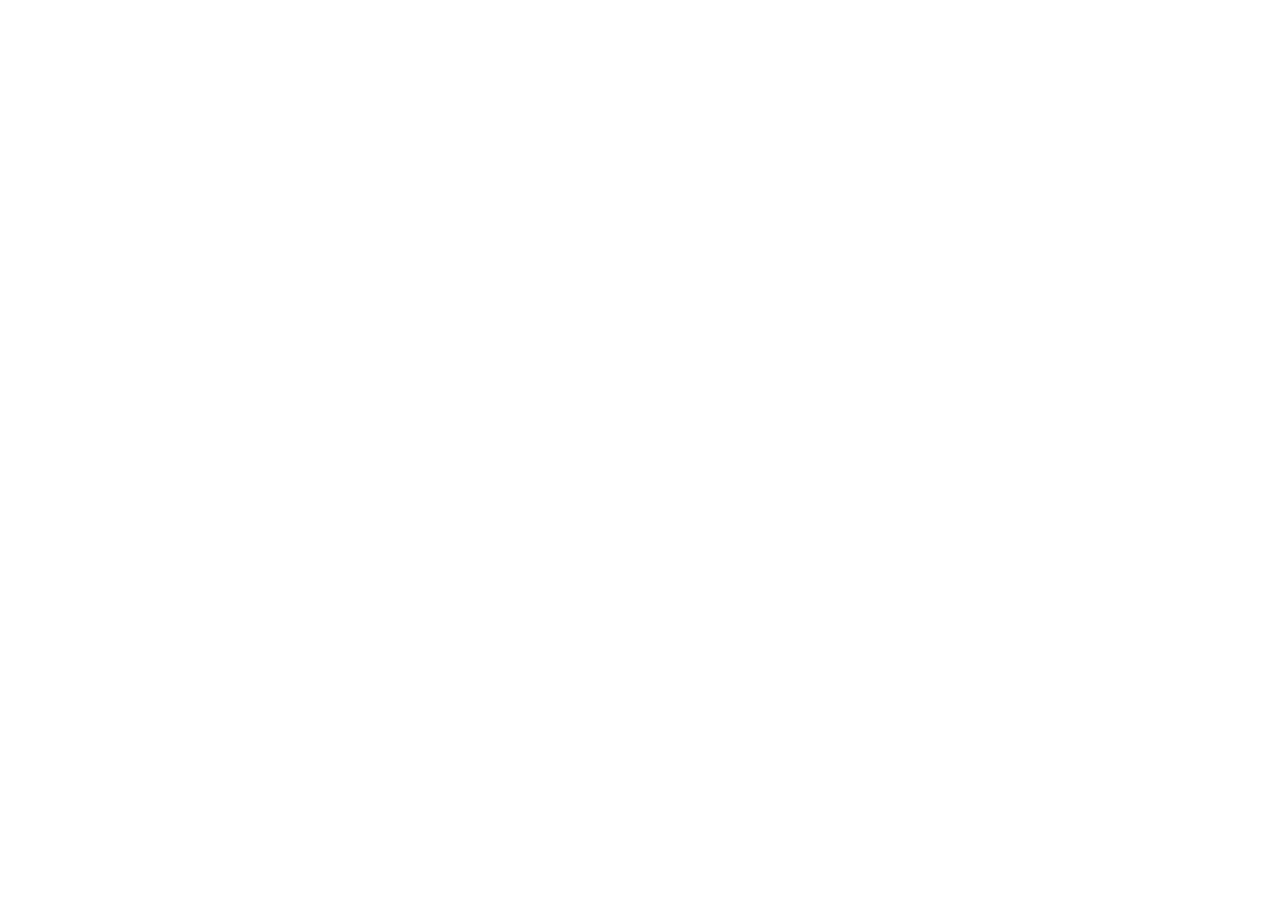
==== commit 227dba1e: "Update index.html" ====
--- a/index.html
+++ b/index.html
@@ -1,427 +1,89 @@
 <!DOCTYPE html>
-<html lang="en">
+<html>
 <head>
-    <!-- Add this to your home page <head> -->
-    <script src="https://identity.netlify.com/v1/netlify-identity-widget.js"></script>
-    <meta charset="UTF-8">
-    <meta name="viewport" content="width=device-width, initial-scale=1.0">
-    <meta name="description" content="Brahmashri Valiveru VenkataRama Bhotulu Trust - Religious & Charitable Trust">
-    <title>BVVB Trust</title>
-    
-    <!-- Fonts -->
-    <link rel="preconnect" href="https://fonts.googleapis.com">
-    <link rel="preconnect" href="https://fonts.gstatic.com" crossorigin>
-    <link href="https://fonts.googleapis.com/css2?family=Montserrat:wght@400;600;700&family=Noto+Serif+Telugu:wght@400;600;700&family=Tiro+Telugu:ital@0;1&family=Varela+Round&display=swap" rel="stylesheet">
-    
-    <link rel="stylesheet" href="css/style.css">
+  <meta charset="utf-8" />
+  <meta name="viewport" content="width=device-width, initial-scale=1.0" />
+  <title>Content Manager</title>
+
+  <script>
+    window.CMS_MANUAL_INIT = true;
+    window.CMS_CONFIG = {
+      backend: {
+        name: "github",
+        repo: "bvvbtrust-sketch/HTML_VERSION",
+        branch: "main",
+        base_url: "https://test2.bvvbtrust.org" // No trailing slash
+      },
+      media_folder: "images",
+      public_folder: "images",
+      collections: [
+        {
+          name: "website_content",
+          label: "Website Content",
+          files: [
+            {
+              label: "English Content",
+              name: "en_content",
+              file: "js/en.json",
+              fields: [{ label: "Trust Name", name: "trustName", widget: "string" }]
+            }
+          ]
+        }
+      ]
+    };
+
+    // 🚀 THE SANITIZER: This forces Decap to accept the popup message
+    const origAddEventListener = window.addEventListener;
+    window.addEventListener = function(type, listener, options) {
+      if (type === 'message') {
+        const origListener = listener;
+        listener = function(event) {
+          if (typeof event.data === 'string' && event.data.includes('authorization:github:success')) {
+            console.log("Sanitizer caught the token! Rebuilding payload for Decap...");
+            
+            try {
+              // 1. Extract the raw token from your proxy
+              const rawPayload = JSON.parse(event.data.replace("authorization:github:success:", ""));
+              
+              // 2. Rebuild the exact payload Decap's engine requires
+              const perfectData = "authorization:github:success:" + JSON.stringify({
+                token: rawPayload.token,
+                provider: "github"
+              });
+
+              // 3. Create a fake event with the PERFECT origin to bypass Decap's strict security check
+              const fakeEvent = new MessageEvent('message', {
+                data: perfectData,
+                origin: "https://test2.bvvbtrust.org", // MUST exactly match base_url
+                source: window
+              });
+
+              console.log("Handing perfect payload to Decap CMS React Engine...");
+              
+              // 4. Feed it to Decap
+              return origListener.call(this, fakeEvent);
+            } catch (err) {
+              console.error("Sanitizer failed:", err);
+            }
+          }
+          // Let all other normal messages pass through
+          return origListener.call(this, event);
+        };
+      }
+      origAddEventListener.call(this, type, listener, options);
+    };
+  </script>
 </head>
+
 <body>
-
-    <!-- Navigation -->
-    <nav class="navbar" id="navbar">
-        <div class="nav-content">
-            <div class="logo">
-                <img src="images/logo_background_removed.png" alt="Logo" class="logo-image">
-                <div class="logo-text">
-                    <span class="logo-main" data-i18n="trustName">Brahmashri Valiveru VenkataRama Bhotlu Trust</span>
-                    <span class="logo-sub" data-i18n="motto">Guru Kripa • Shiva Anugraha • Atmonnati</span>
-                </div>
-            </div>
-            <button class="hamburger" id="hamburger" aria-label="Toggle Navigation">
-                <span></span>
-                <span></span>
-                <span></span>
-            </button>
-            <div class="nav-links" id="navLinks">
-                <a href="#home" class="nav-link active" data-i18n="nav.home">Home</a>
-                <a href="#about" class="nav-link" data-i18n="nav.about">About</a>
-                <a href="#programs" class="nav-link" data-i18n="nav.programs">Programs</a>
-                <a href="#events" class="nav-link" data-i18n="nav.events">Events</a>
-                <a href="#contact" class="nav-link" data-i18n="nav.contact">Contact</a>
-                <a href="#donate" class="nav-link" data-i18n="nav.donate">Donate</a>
-                <button class="lang-toggle-btn" id="langToggle">తెలుగు</button>
-            </div>
-        </div>
-    </nav>
-
-    <!-- Hero Section -->
-    <section id="home" class="hero">
-        <div class="hero-overlay"></div>
-        <div class="hero-content">
-            <div class="hero-text">
-                <blockquote class="hero-shloka">
-                    <div class="shloka-wrapper">
-                        <p class="shloka-text" data-i18n="hero.shloka1">“दुर्लभं त्रयमेवैतद्देवानुग्रहहेतुकम् ।
-मनुष्यत्वं मुमुक्षुत्वं महापुरुषसंश्रयः ॥”</p>
-                        <p class="shloka-caption" data-i18n="hero.shloka1_caption">— विवेकचूडामणि</p>
-                    </div>
-                    <cite class="shloka-meaning" data-i18n="hero.meaning1">Three things are rare and due to the grace of God: human birth, longing for liberation, and the refuge of a great soul.</cite>
-                </blockquote>
-                <h2 class="hero-welcome" data-i18n="hero.welcome" style="margin-top: 30px;">Welcome to</h2>
-                <h3 class="hero-trust-name" data-i18n="trustName">Brahmashri Valiveru VenkataRama Bhotlu Trust</h3>
-                <p class="hero-subtitle" data-i18n="hero.desc1">Centered around the divine Jeeva Samadhi (Brindavan) of the revered saint...</p>
-                <div class="hero-buttons">
-                    <a href="history.html" class="btn btn-primary" data-i18n="hero.btnHistory">Explore Our Sacred History</a>
-                    <a href="#about" class="btn btn-secondary" data-i18n="hero.btnLearn">Learn More</a>
-                </div>
-            </div>
-        </div>
-    </section>
-
-    <!-- About Section -->
-    <section id="about" class="about section-padding">
-        <div class="section-content">
-            <div class="section-header">
-                <span class="section-tag" data-i18n="about.tag">Our Foundation</span>
-                <h2 class="section-title" data-i18n="about.title">A Sacred Legacy of Two Centuries</h2>
-            </div>
-            <div class="about-grid">
-                <div class="about-text">
-                    <p class="about-intro" data-i18n="about.desc">The Brahmashri Valiveru VenkataRama Bhotulu Trust has been established...</p>
-                    <a href="history.html" class="btn btn-primary" style="display: inline-block; margin-bottom: 30px;" data-i18n="about.historyLink">📜 Read the full history of the Saint and the Temple →</a>
-                    
-                    <div class="values-list">
-                        <div class="value-item">
-                            <div class="value-icon">🕉️</div>
-                            <div class="value-content">
-                                <h3 data-i18n="about.heritageTitle">Sacred Heritage</h3>
-                                <p data-i18n="about.heritageDesc">More than 200 years ago, Brahmashri Valiveru VenkataRama Bhotlu...</p>
-                            </div>
-                        </div>
-                        <div class="value-item">
-                            <div class="value-icon">🌟</div>
-                            <div class="value-content">
-                                <h3 data-i18n="about.visionTitle">Vision</h3>
-                                <p data-i18n="about.visionDesc">To develop Sri Omkareswara Swamy Temple...</p>
-                            </div>
-                        </div>
-                        <div class="value-item">
-                            <div class="value-icon">🙏</div>
-                            <div class="value-content">
-                                <h3 data-i18n="about.missionTitle">Mission</h3>
-                                <ul style="padding-left: 20px; margin-top: 10px;">
-                                    <li data-i18n="about.missionList.0">Preserve temple sanctity and traditions</li>
-                                    <li data-i18n="about.missionList.1">Promote Sanatana Dharma and Hindu scriptures</li>
-                                    <li data-i18n="about.missionList.2">Serve devotees and seekers through spiritual activities</li>
-                                    <li data-i18n="about.missionList.3">Establish educational and cultural institutions</li>
-                                </ul>
-                            </div>
-                        </div>
-                    </div>
-                </div>
-                <div class="about-image">
-                    <div class="carousel-container">
-                        <div class="carousel-slide fade">
-                            <img src="gallery/main_temple_1.jpeg" alt="Sri Omkareswara Swamy">
-                        </div>
-                        <div class="carousel-slide fade">
-                            <img src="gallery/main_temple_2.jpeg" alt="Temple View 2" loading="lazy">
-                        </div>
-                        <div class="carousel-slide fade">
-                            <img src="gallery/main_temple_3.jpeg" alt="Temple View 3" loading="lazy">
-                        </div>
-                        <button class="carousel-prev" aria-label="Previous image">&#10094;</button>
-                        <button class="carousel-next" aria-label="Next image">&#10095;</button>
-                        <div class="carousel-dots">
-                            <span class="dot active"></span>
-                            <span class="dot"></span>
-                            <span class="dot"></span>
-                        </div>
-                    </div>
-                    <div class="contact-item">
-                        <h4 data-i18n="footer.connectTitle">Connect With Us</h4>
-                        <div style="display: flex; gap: 15px; margin-top: 10px;">
-                           <a href="https://www.facebook.com/bvvb_trust" target="_blank" rel="noopener noreferrer" class="social-icon" aria-label="Facebook">
-                               <svg viewBox="0 0 16 16"><path d="M16 8.049c0-4.446-3.582-8.05-8-8.05C3.58 0-.002 3.603-.002 8.05c0 4.017 2.926 7.347 6.75 7.951v-5.625h-2.03V8.05H6.75V6.275c0-2.017 1.195-3.131 3.022-3.131.876 0 1.791.157 1.791.157v1.98h-1.009c-.993 0-1.303.621-1.303 1.258v1.51h2.218l-.354 2.326H9.25V16c3.824-.604 6.75-3.934 6.75-7.951z"/></svg>
-                           </a>
-                           <a href="https://www.instagram.com/bvvb_trust" target="_blank" rel="noopener noreferrer" class="social-icon" aria-label="Instagram">
-                               <svg viewBox="0 0 16 16"><path d="M8 0C5.829 0 5.556.01 4.703.048 3.85.088 3.269.222 2.76.42a3.917 3.917 0 0 0-1.417.923A3.927 3.927 0 0 0 .42 2.76C.222 3.268.087 3.85.048 4.7.01 5.555 0 5.827 0 8.001c0 2.172.01 2.444.048 3.297.04.852.174 1.433.372 1.942.205.526.478.972.923 1.417.444.445.89.719 1.416.923.51.198 1.09.333 1.942.372C5.555 15.99 5.827 16 8 16s2.444-.01 3.298-.048c.851-.04 1.434-.174 1.943-.372a3.916 3.916 0 0 0 1.416-.923c.445-.445.718-.891.923-1.417.197-.509.332-1.09.372-1.942C15.99 10.445 16 10.173 16 8s-.01-2.445-.048-3.299c-.04-.851-.175-1.433-.372-1.941a3.926 3.926 0 0 0-.923-1.417A3.911 3.911 0 0 0 13.24.42c-.51-.198-1.092-.333-1.943-.372C10.443.01 10.172 0 7.998 0h.003zm-.717 1.442h.718c2.136 0 2.389.007 3.232.046.78.035 1.204.166 1.486.275.373.145.64.319.92.599.28.28.453.546.598.92.11.281.24.705.275 1.485.039.843.047 1.096.047 3.231s-.008 2.389-.047 3.232c-.035.78-.166 1.203-.275 1.485a2.47 2.47 0 0 1-.599.919c-.28.28-.546.453-.92.598-.28.11-.704.24-1.485.276-.843.038-1.096.047-3.232.047s-2.39-.009-3.233-.047c-.78-.036-1.203-.166-1.485-.276a2.478 2.478 0 0 1-.92-.598 2.48 2.48 0 0 1-.6-.92c-.109-.281-.24-.705-.275-1.485-.038-.843-.046-1.096-.046-3.233 0-2.136.008-2.388.046-3.231.036-.78.166-1.204.276-1.486.145-.373.319-.64.599-.92.28-.28.546-.453.92-.598.282-.11.705-.24 1.485-.276.738-.034 1.024-.044 2.515-.045v.002zm4.988 1.328a.96.96 0 1 0 0 1.92.96.96 0 0 0 0-1.92zm-4.27 1.122a4.109 4.109 0 1 0 0 8.217 4.109 4.109 0 0 0 0-8.217zm0 1.441a2.667 2.667 0 1 1 0 5.334 2.667 2.667 0 0 1 0-5.334z"/></svg>
-                           </a>
-                           <a href="https://x.com/bvvbtrust" target="_blank" rel="noopener noreferrer" class="social-icon" aria-label="X (Twitter)">
-                               <svg viewBox="0 0 16 16"><path d="M12.6.75h2.454l-5.36 6.142L16 15.25h-4.937l-3.867-5.07-4.425 5.07H.316l5.733-6.57L0 .75h5.063l3.495 4.633L12.601.75Zm-.86 13.028h1.36L4.323 2.145H2.865l8.873 11.633Z"/></svg>
-                           </a>
-                           <a href="https://www.youtube.com/@BVVBTRUST" target="_blank" rel="noopener noreferrer" class="social-icon" aria-label="YouTube">
-                               <svg viewBox="0 0 16 16"><path d="M8.051 1.999h.089c.822.003 4.987.033 6.11.335a2.01 2.01 0 0 1 1.415 1.42c.101.38.172.883.22 1.402l.01.104.022.26.008.104c.065.914.073 1.77.074 1.957v.075c-.001.194-.01 1.052-.072 1.972l-.008.104-.022.261-.01.104c-.048.519-.119 1.023-.22 1.402a2.007 2.007 0 0 1-1.415 1.42c-1.16.312-5.569.334-6.18.335h-.142c-.309 0-1.587-.006-2.927-.052l-.17-.006-.087-.004-.171-.007-.171-.007c-1.11-.049-2.167-.128-2.654-.26a2.007 2.007 0 0 1-1.415-1.419c-.111-.417-.185-.986-.235-1.558L.09 9.82l-.008-.104A31.4 31.4 0 0 1 0 7.68v-.123c.002-.215.01-.958.064-1.778l.007-.103.003-.052.008-.104.022-.26.01-.104c.048-.519.119-1.023.22-1.402a2.007 2.007 0 0 1 1.415-1.42c.487-.13 1.544-.21 2.654-.26l.17-.007.172-.006.086-.003.171-.007A99.788 99.788 0 0 1 7.858 2h.193zM6.4 5.209v4.818l4.157-2.408L6.4 5.209z"/></svg>
-                           </a>
-                        </div>
-                    </div>
-                </div>
-            </div>
-        </div>
-    </section>
-
-    <!-- Programs Section -->
-    <section id="programs" class="programs section-padding">
-        <div class="section-content">
-            <div class="section-header">
-                <span class="section-tag" data-i18n="programs.tag">What We Do</span>
-                <h2 class="section-title" data-i18n="programs.title">Brindavan & Temple Activities</h2>
-            </div>
-            <div class="programs-grid">
-                <div class="program-card">
-                    <h3 data-i18n="programs.p1.title">Spiritual Activities</h3>
-                    <p data-i18n="programs.p1.desc">Daily sacred rituals and worship conducted in the ancient tradition.</p>
-                    <ul class="program-features">
-                        <li data-i18n="programs.p1.items.0">Daily Pooja & Archana</li>
-                        <li data-i18n="programs.p1.items.1">Abhishekam & Aarti</li>
-                        <li data-i18n="programs.p1.items.2">Special Shiva Poojas</li>
-                        <li data-i18n="programs.p1.items.3">Pradosha Sevas</li>
-                        <li data-i18n="programs.p1.items.4">Annual rituals</li>
-                    </ul>
-                </div>
-                <div class="program-card">
-                    <h3 data-i18n="programs.p2.title">Dharmic Programs</h3>
-                    <p data-i18n="programs.p2.desc">Sacred gatherings and discourses open to all seekers.</p>
-                    <ul class="program-features">
-                        <li data-i18n="programs.p2.items.0">Pravachanams & Bhajans</li>
-                        <li data-i18n="programs.p2.items.1">Gita & Ramayana discourses</li>
-                        <li data-i18n="programs.p2.items.2">Yajnas & Havans</li>
-                        <li data-i18n="programs.p2.items.3">Satsangs</li>
-                    </ul>
-                </div>
-                <div class="program-card">
-                    <h3 data-i18n="programs.p3.title">Educational (Planned)</h3>
-                    <p data-i18n="programs.p3.desc">Nurturing knowledge of scriptures and culture.</p>
-                    <ul class="program-features">
-                        <li data-i18n="programs.p3.items.0">Scriptural Library</li>
-                        <li data-i18n="programs.p3.items.1">Spiritual Education</li>
-                        <li data-i18n="programs.p3.items.2">Sanskrit Classes</li>
-                        <li data-i18n="programs.p3.items.3">Yoga & Meditation</li>
-                    </ul>
-                </div>
-                <div class="program-card">
-                    <h3 data-i18n="programs.p4.title">Charitable Service</h3>
-                    <p data-i18n="programs.p4.desc">Serving the community as an expression of Dharma.</p>
-                    <ul class="program-features">
-                        <li data-i18n="programs.p4.items.0">Annadanam</li>
-                        <li data-i18n="programs.p4.items.1">Support to needy</li>
-                        <li data-i18n="programs.p4.items.2">Gau Seva initiatives</li>
-                        <li data-i18n="programs.p4.items.3">Environmental drives</li>
-                    </ul>
-                </div>
-            </div>
-        </div>
-    </section>
-
-    <!-- Events Section -->
-    <section id="events" class="events section-padding">
-        <div class="section-content">
-            <div class="section-header">
-                <span class="section-tag" data-i18n="events.tag">Upcoming</span>
-                <h2 class="section-title" data-i18n="events.title">Events & Celebrations</h2>
-            </div>
-            <div class="events-grid">
-                <div class="event-card">
-                    <div class="event-date" data-i18n="events.e1.date">Chaitra Suddha Padyami</div>
-                    <div class="event-info"><h3 data-i18n="events.e1.name">Ugadi</h3></div>
-                </div>
-                <div class="event-card">
-                    <div class="event-date" data-i18n="events.e2.date">Chaitra Suddha Navami</div>
-                    <div class="event-info"><h3 data-i18n="events.e2.name">Sri Rama Navami</h3></div>
-                </div>
-                <div class="event-card">
-                    <div class="event-date" data-i18n="events.e3.date">Chaitra Bahula Trayodasi</div>
-                    <div class="event-info"><h3 data-i18n="events.e3.name">Narasimha Jayanthi</h3></div>
-                </div>
-                <div class="event-card">
-                    <div class="event-date" data-i18n="events.e4.date">Vaisakha Suddha Panchami</div>
-                    <div class="event-info"><h3 data-i18n="events.e4.name">Shankara Jayanthi</h3></div>
-                </div>
-                <div class="event-card">
-                    <div class="event-date" data-i18n="events.e5.date">Ashada Suddha Purnima</div>
-                    <div class="event-info"><h3 data-i18n="events.e5.name">Guru Purnima</h3></div>
-                </div>
-                <div class="event-card">
-                    <div class="event-date" data-i18n="events.e6.date">Sravana 2nd Friday</div>
-                    <div class="event-info"><h3 data-i18n="events.e6.name">Varalakshmi Vratam</h3></div>
-                </div>
-                <div class="event-card">
-                    <div class="event-date" data-i18n="events.e7.date">Bhadrapada Suddha Chavithi</div>
-                    <div class="event-info"><h3 data-i18n="events.e7.name">Ganesha Chaturthi</h3></div>
-                </div>
-                <div class="event-card">
-                    <div class="event-date" data-i18n="events.e8.date">Bhadrapada Bahula Padyami - Amavasya</div>
-                    <div class="event-info"><h3 data-i18n="events.e8.name">Mahalaya Pakshamulu</h3></div>
-                </div>
-                <div class="event-card">
-                    <div class="event-date" data-i18n="events.e9.date">Asweyuja Suddha Padyami</div>
-                    <div class="event-info"><h3 data-i18n="events.e9.name">Sharannavaratri Utsavalu</h3></div>
-                </div>
-                <div class="event-card">
-                    <div class="event-date" data-i18n="events.e10.date">Asweyuja Suddha Dasami</div>
-                    <div class="event-info"><h3 data-i18n="events.e10.name">Vijaya Dashami</h3></div>
-                </div>
-                <div class="event-card">
-                    <div class="event-date" data-i18n="events.e11.date">Asweyuja Suddha Ekadasi</div>
-                    <div class="event-info"><h3 data-i18n="events.e11.name">Sri Sai Aaradhana</h3></div>
-                </div>
-                <div class="event-card">
-                    <div class="event-date" data-i18n="events.e12.date">Asweyuja Bahula Chaturdasi</div>
-                    <div class="event-info"><h3 data-i18n="events.e12.name">Naraka Chaturdasi</h3></div>
-                </div>
-                <div class="event-card">
-                    <div class="event-date" data-i18n="events.e13.date">Asweyuja Bahula Amavasya</div>
-                    <div class="event-info"><h3 data-i18n="events.e13.name">Deepavali</h3></div>
-                </div>
-                <div class="event-card">
-                    <div class="event-date" data-i18n="events.e14.date">Karthika Masamu</div>
-                    <div class="event-info"><h3 data-i18n="events.e14.name">Shiva Aaradhanalu</h3></div>
-                </div>
-                <div class="event-card">
-                    <div class="event-date" data-i18n="events.e15.date">Margasira Suddha Vidiya</div>
-                    <div class="event-info">
-                        <h3 data-i18n="events.e15.name">Aaradhana Mahotsavam</h3>
-                        <a href="gallery-2025.html" class="event-gallery-link" data-i18n="events.viewGallery">View Gallery 📸</a>
-                    </div>
-                </div>
-                <div class="event-card">
-                    <div class="event-date" data-i18n="events.e16.date">Margasira Suddha Ekadasi</div>
-                    <div class="event-info"><h3 data-i18n="events.e16.name">Gita Jayanthi</h3></div>
-                </div>
-                <div class="event-card">
-                    <div class="event-date" data-i18n="events.e17.date">Margasira Suddha Purnima</div>
-                    <div class="event-info"><h3 data-i18n="events.e17.name">Datta Jayanthi</h3></div>
-                </div>
-                <div class="event-card">
-                    <div class="event-date" data-i18n="events.e18.date">Magha Bahula Trayodasi</div>
-                    <div class="event-info">
-                        <h3 data-i18n="events.e18.name">Maha Shivaratri</h3>
-                        <a href="gallery-2025.html" class="event-gallery-link" data-i18n="events.viewGallery">View Gallery 📸</a>
-                    </div>
-                </div>
-            </div>
-        </div>
-    </section>
-
-    <!-- Contact Section -->
-    <section id="contact" class="contact section-padding" style="background: #f9f9f9;">
-        <div class="section-content">
-            <div class="section-header">
-                <span class="section-tag" data-i18n="contact.tag">Get in Touch</span>
-                <h2 class="section-title" data-i18n="contact.title">We'd Love to Hear From You</h2>
-            </div>
-            <div class="contact-grid">
-                <div class="contact-info">
-                    <div class="contact-item">
-                        <h4 data-i18n="contact.office">📍 Trust Office Address</h4>
-                        <p data-i18n="contact.officeAddr">Door No. 14/65, Kamala Nagar, Beside Raghuveera Towers, Ananthapuramu - 515001</p>
-                    </div>
-                    <div class="contact-item">
-                        <h4 data-i18n="contact.temple">🛕 Temple Address</h4>
-                        <p data-i18n="contact.templeAddr">Omkara Kshetram, Paarnapalli Village, Lingala Mandal, Kadapa District, AP - 516396</p>
-                    </div>
-                    <div class="contact-item">
-                        <h4 data-i18n="contact.call"> Call Us</h4>
-                        <p>+91 93913 33770</p>
-                    </div>
-                    <div class="contact-item">
-                        <h4 data-i18n="contact.email">✉️ Email Us</h4>
-                        <p>bvvb.trust@outlook.com</p>
-                    </div>
-                </div>
-                <!-- Form submission logic securely relies on standard HTTP POST or a form backend like Formspree -->
-                <form class="contact-form" action="https://formspree.io/f/xzdkzppe" method="POST">
-                <form class="contact-form" id="contactForm">
-                    <input type="text" name="name" data-i18n="contact.placeholders.name" placeholder="Name" class="form-input" required>
-                    <input type="email" name="email" data-i18n="contact.placeholders.email" placeholder="Email" class="form-input" required>
-                    <textarea name="message" data-i18n="contact.placeholders.message" placeholder="Message" class="form-input" rows="4" required></textarea>
-                    <button type="submit" class="btn btn-primary" data-i18n="contact.btn">Send Message</button>
-                    <p id="form-status" style="margin-top: 15px; font-weight: 500;"></p>
-                </form>
-            </div>
-        </div>
-    </section>
-
-    <!-- Donate Section -->
-    <section id="donate" class="donate section-padding">
-        <div class="section-content">
-            <div class="section-header">
-                <span class="section-tag" data-i18n="donate.tag">Make a Difference</span>
-                <h2 class="section-title" data-i18n="donate.title">Support Our Sacred Mission</h2>
-            </div>
-            <div class="donate-content">
-                <p data-i18n="donate.desc1">Devotees and seekers who wish to support the Trust may offer voluntary contributions towards temple maintenance and charitable initiatives.</p>
-                <p data-i18n="donate.desc2">All donations are utilized solely for the objectives of the Trust in accordance with the Trust Deed.</p>
-                <p data-i18n="donate.desc3">The Trust maintains proper records and ensures funds are used for religious and developmental activities.</p>
-            </div>
-        </div>
-    </section>
-
-    <!-- Footer Section -->
-    <footer class="footer-v2">
-        <div class="footer-content">
-            <div class="footer-col">
-                <div class="footer-box">
-                    <h4 data-i18n="footer.aboutTitle">About Seva Trust</h4>
-                    <p data-i18n="footer.aboutDesc" style="text-align: justify;">Dedicated to the sacred service and development of Sri Omkareswara Swamy Temple...</p>
-                    <p data-i18n="footer.regNo" style="margin-top: 10px; font-weight: bold;">Reg. No.: 13/2026</p>
-                </div>
-            </div>
-            <div class="footer-col">
-                <div class="footer-box inline-footer-links">
-                    <h4 data-i18n="footer.quickLinksTitle">Quick Links</h4>
-                    <p>
-                        <a href="#about" data-i18n="nav.about">About</a> <span class="separator">|</span>
-                        <a href="#programs" data-i18n="nav.programs">Programs</a> <span class="separator">|</span>
-                        <a href="#events" data-i18n="nav.events">Events</a> <span class="separator">|</span>
-                        <a href="#donate" data-i18n="nav.donate">Donate</a> <span class="separator">|</span>
-                        <a href="#contact" data-i18n="nav.contact">Contact</a>
-                    </p>
-                </div>
-            </div>
-            <div class="footer-col">
-                <div class="footer-box">
-                    <h4 data-i18n="footer.connectTitle">Connect With Us</h4>
-                    <div style="display: flex; gap: 15px;">
-                       <a href="https://www.facebook.com/bvvb_trust" target="_blank" rel="noopener noreferrer" class="social-icon" aria-label="Facebook">
-                           <svg viewBox="0 0 16 16"><path d="M16 8.049c0-4.446-3.582-8.05-8-8.05C3.58 0-.002 3.603-.002 8.05c0 4.017 2.926 7.347 6.75 7.951v-5.625h-2.03V8.05H6.75V6.275c0-2.017 1.195-3.131 3.022-3.131.876 0 1.791.157 1.791.157v1.98h-1.009c-.993 0-1.303.621-1.303 1.258v1.51h2.218l-.354 2.326H9.25V16c3.824-.604 6.75-3.934 6.75-7.951z"/></svg>
-                       </a>
-                       <a href="https://www.instagram.com/bvvb_trust" target="_blank" rel="noopener noreferrer" class="social-icon" aria-label="Instagram">
-                           <svg viewBox="0 0 16 16"><path d="M8 0C5.829 0 5.556.01 4.703.048 3.85.088 3.269.222 2.76.42a3.917 3.917 0 0 0-1.417.923A3.927 3.927 0 0 0 .42 2.76C.222 3.268.087 3.85.048 4.7.01 5.555 0 5.827 0 8.001c0 2.172.01 2.444.048 3.297.04.852.174 1.433.372 1.942.205.526.478.972.923 1.417.444.445.89.719 1.416.923.51.198 1.09.333 1.942.372C5.555 15.99 5.827 16 8 16s2.444-.01 3.298-.048c.851-.04 1.434-.174 1.943-.372a3.916 3.916 0 0 0 1.416-.923c.445-.445.718-.891.923-1.417.197-.509.332-1.09.372-1.942C15.99 10.445 16 10.173 16 8s-.01-2.445-.048-3.299c-.04-.851-.175-1.433-.372-1.941a3.926 3.926 0 0 0-.923-1.417A3.911 3.911 0 0 0 13.24.42c-.51-.198-1.092-.333-1.943-.372C10.443.01 10.172 0 7.998 0h.003zm-.717 1.442h.718c2.136 0 2.389.007 3.232.046.78.035 1.204.166 1.486.275.373.145.64.319.92.599.28.28.453.546.598.92.11.281.24.705.275 1.485.039.843.047 1.096.047 3.231s-.008 2.389-.047 3.232c-.035.78-.166 1.203-.275 1.485a2.47 2.47 0 0 1-.599.919c-.28.28-.546.453-.92.598-.28.11-.704.24-1.485.276-.843.038-1.096.047-3.232.047s-2.39-.009-3.233-.047c-.78-.036-1.203-.166-1.485-.276a2.478 2.478 0 0 1-.92-.598 2.48 2.48 0 0 1-.6-.92c-.109-.281-.24-.705-.275-1.485-.038-.843-.046-1.096-.046-3.233 0-2.136.008-2.388.046-3.231.036-.78.166-1.204.276-1.486.145-.373.319-.64.599-.92.28-.28.546-.453.92-.598.282-.11.705-.24 1.485-.276.738-.034 1.024-.044 2.515-.045v.002zm4.988 1.328a.96.96 0 1 0 0 1.92.96.96 0 0 0 0-1.92zm-4.27 1.122a4.109 4.109 0 1 0 0 8.217 4.109 4.109 0 0 0 0-8.217zm0 1.441a2.667 2.667 0 1 1 0 5.334 2.667 2.667 0 0 1 0-5.334z"/></svg>
-                       </a>
-                       <a href="https://x.com/bvvbtrust" target="_blank" rel="noopener noreferrer" class="social-icon" aria-label="X (Twitter)">
-                           <svg viewBox="0 0 16 16"><path d="M12.6.75h2.454l-5.36 6.142L16 15.25h-4.937l-3.867-5.07-4.425 5.07H.316l5.733-6.57L0 .75h5.063l3.495 4.633L12.601.75Zm-.86 13.028h1.36L4.323 2.145H2.865l8.873 11.633Z"/></svg>
-                       </a>
-                       <a href="https://www.youtube.com/@BVVBTRUST" target="_blank" rel="noopener noreferrer" class="social-icon" aria-label="YouTube">
-                           <svg viewBox="0 0 16 16"><path d="M8.051 1.999h.089c.822.003 4.987.033 6.11.335a2.01 2.01 0 0 1 1.415 1.42c.101.38.172.883.22 1.402l.01.104.022.26.008.104c.065.914.073 1.77.074 1.957v.075c-.001.194-.01 1.052-.072 1.972l-.008.104-.022.261-.01.104c-.048.519-.119 1.023-.22 1.402a2.007 2.007 0 0 1-1.415 1.42c-1.16.312-5.569.334-6.18.335h-.142c-.309 0-1.587-.006-2.927-.052l-.17-.006-.087-.004-.171-.007-.171-.007c-1.11-.049-2.167-.128-2.654-.26a2.007 2.007 0 0 1-1.415-1.419c-.111-.417-.185-.986-.235-1.558L.09 9.82l-.008-.104A31.4 31.4 0 0 1 0 7.68v-.123c.002-.215.01-.958.064-1.778l.007-.103.003-.052.008-.104.022-.26.01-.104c.048-.519.119-1.023.22-1.402a2.007 2.007 0 0 1 1.415-1.42c.487-.13 1.544-.21 2.654-.26l.17-.007.172-.006.086-.003.171-.007A99.788 99.788 0 0 1 7.858 2h.193zM6.4 5.209v4.818l4.157-2.408L6.4 5.209z"/></svg>
-                       </a>
-                    </div>
-                </div>
-            </div>
-        </div>
-        <div class="footer-bottom">
-            <p>
-                <span data-i18n="footer.copyright">© 2026 Brahmashri Valiveru VenkataRama Bhotulu Trust. All rights reserved.</span> | 
-                <a href="privacy-policy.html" data-i18n="footer.privacy">Privacy Policy</a> | 
-                <a href="terms-of-service.html" data-i18n="footer.terms">Terms of Service</a>
-            </p>
-        </div>
-    </footer>
-
-    <!-- Scroll to Top Button -->
-    <button id="scrollToTopBtn" class="scroll-to-top" aria-label="Scroll to top">↑</button>
-
-    
-   <script src="js/main.js"></script>
-   <div id="lightbox" class="lightbox">
-    <span class="lightbox-close">&times;</span>
-    <button class="lightbox-prev" aria-label="Previous">&#10094;</button>
-    <div class="lightbox-container">
-        <img id="lightbox-img" src="" alt="Full view">
-    </div>
-    <button class="lightbox-next" aria-label="Next">&#10095;</button>
-</div>
-<script>
-  if (window.netlifyIdentity) {
-    window.netlifyIdentity.on("init", user => {
-      if (!user) {
-        window.netlifyIdentity.on("login", () => {
-          // Redirects to the admin portal after a successful login
-          document.location.href = "/admin/";
-        });
-      }
-    });
-  }
-</script>
+  <div id="nc-root"></div>
+  
+  <script src="https://unpkg.com/decap-cms@^3.11.0/dist/decap-cms.js"></script>
+  
+  <script>
+    if (window.CMS) {
+      window.CMS.init({ config: window.CMS_CONFIG });
+    }
+  </script>
 </body>
 </html>
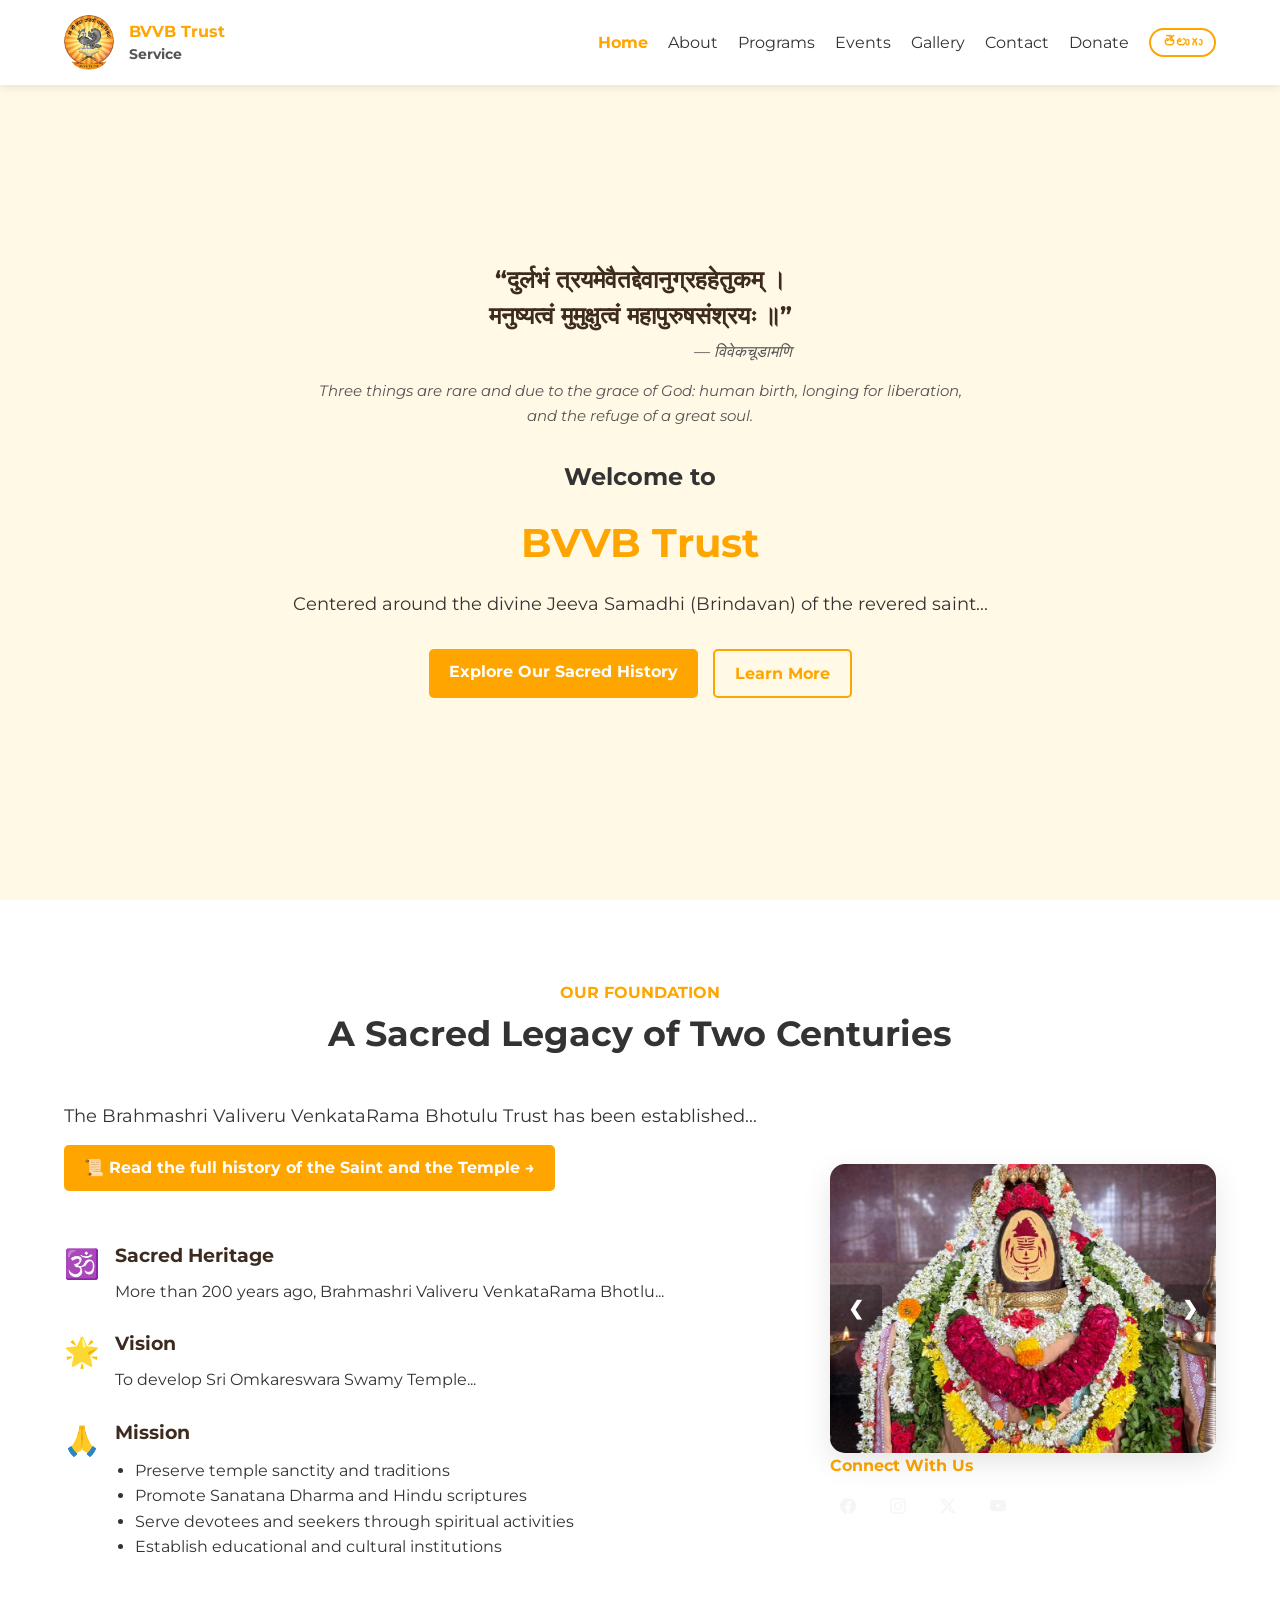
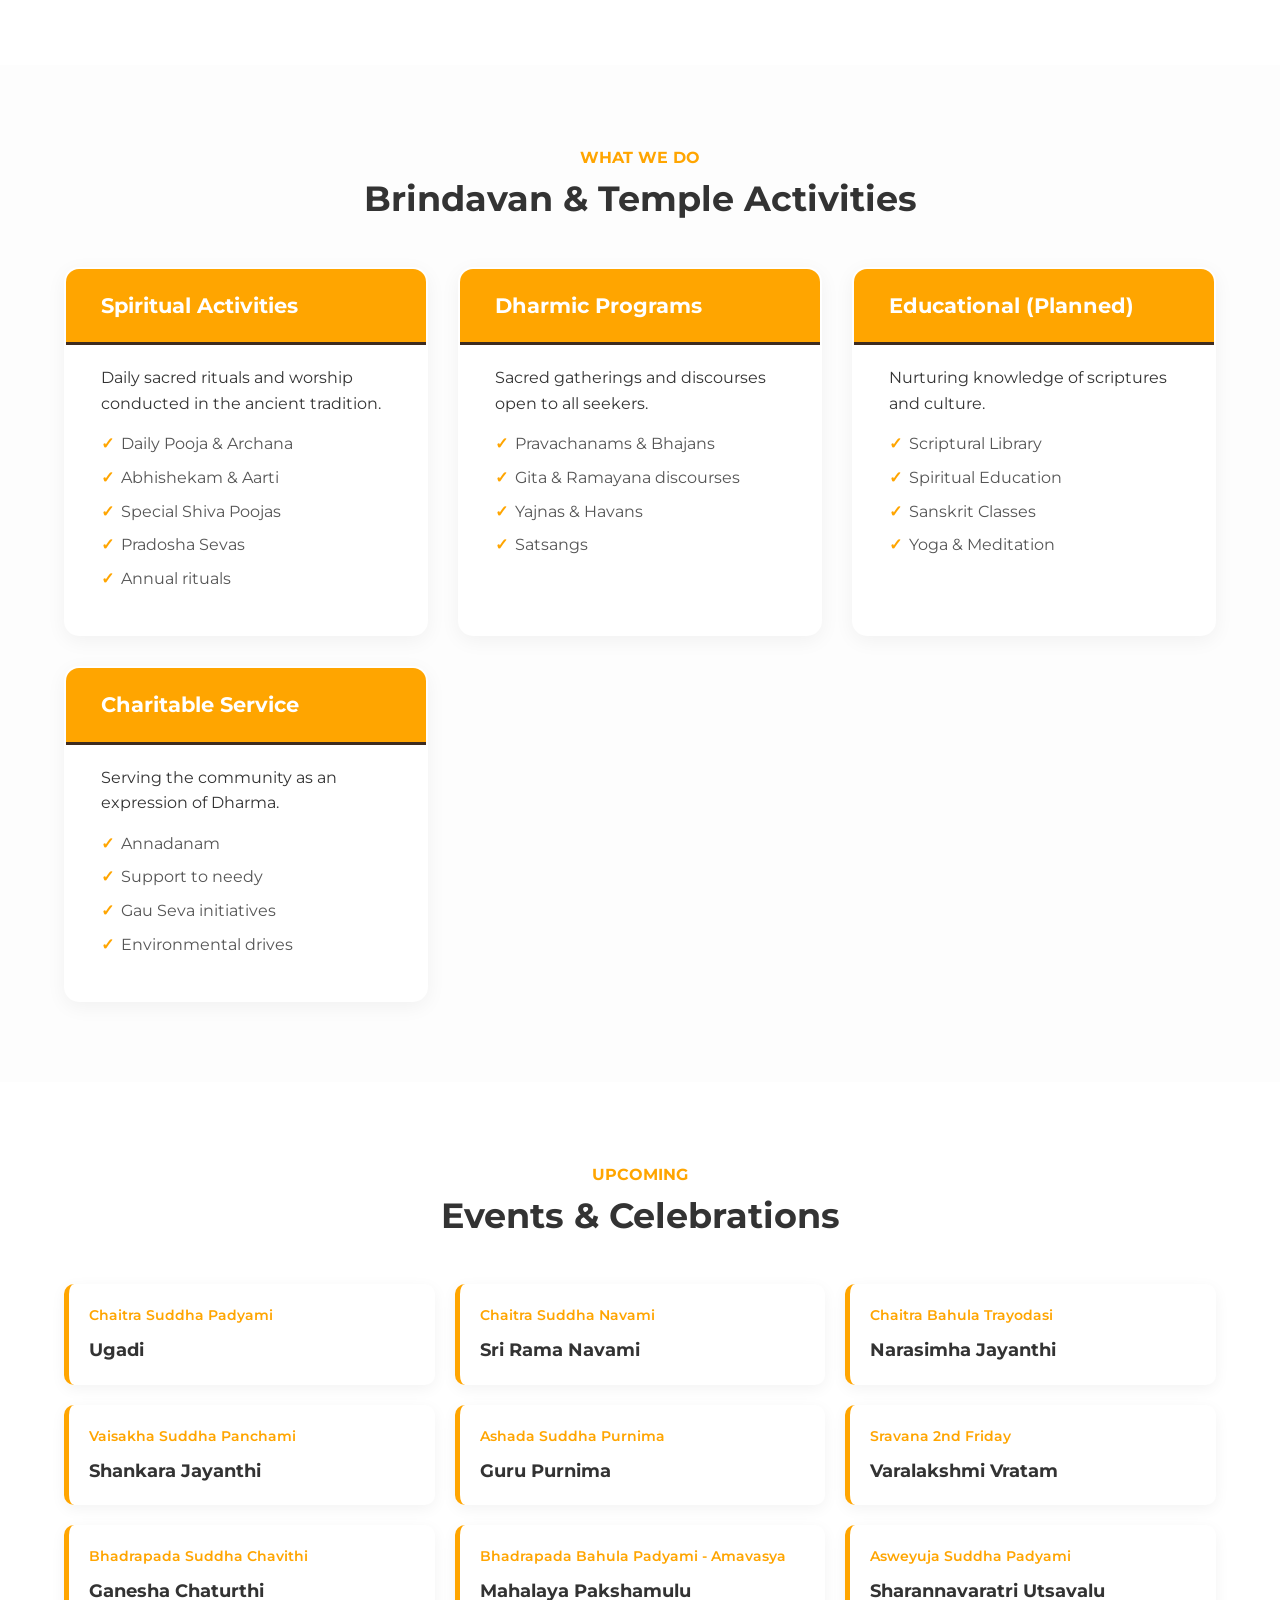
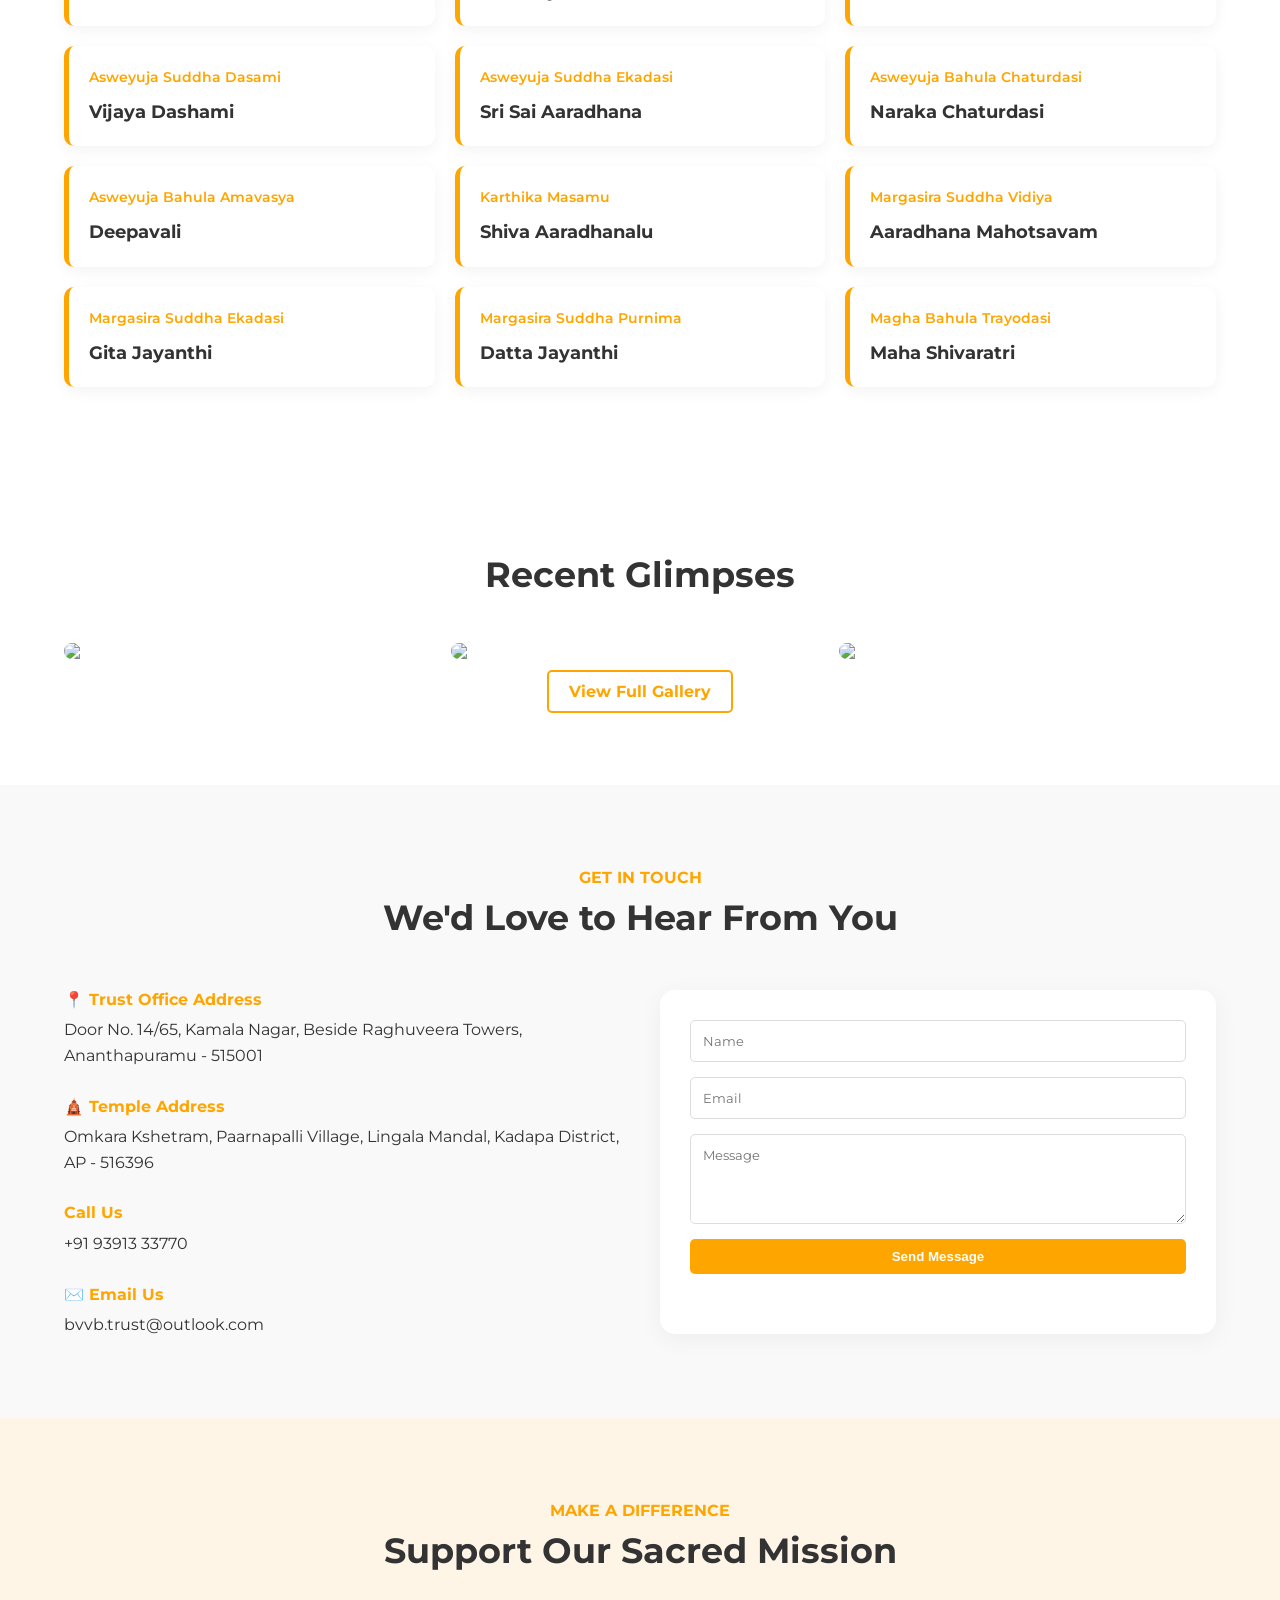
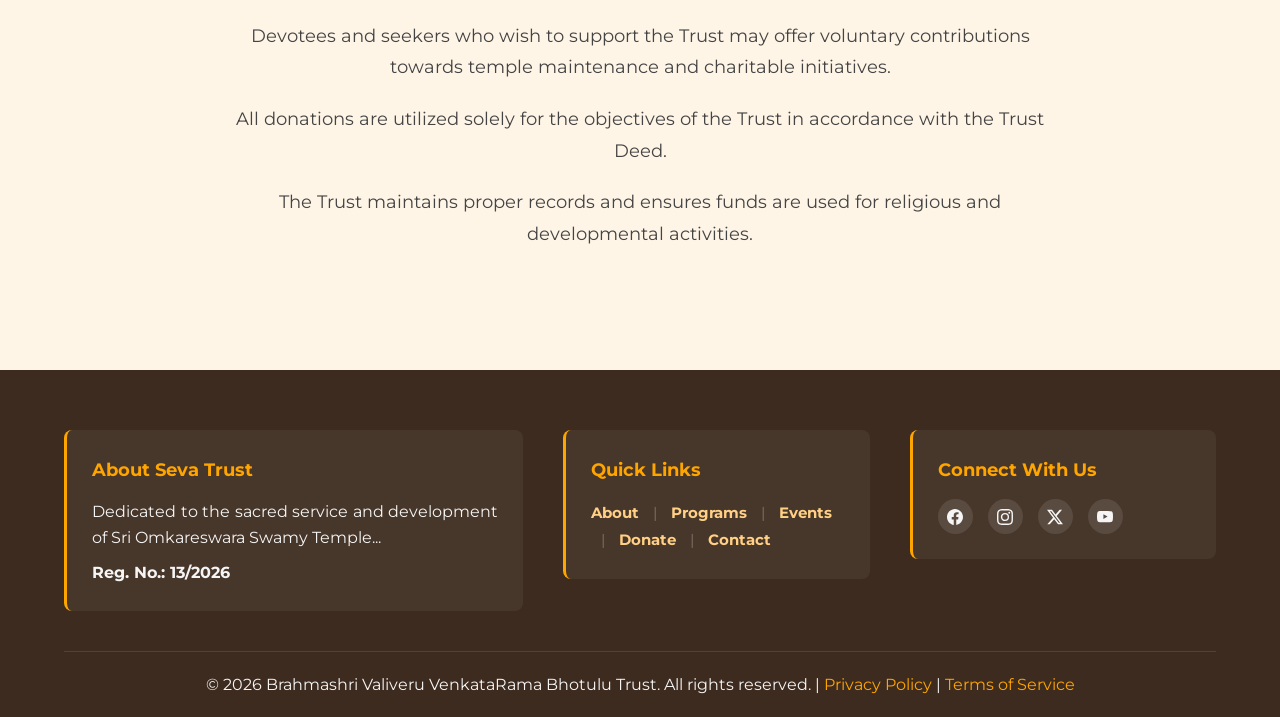
==== commit fd3ccd2f: "Update index.html" ====
--- a/index.html
+++ b/index.html
@@ -1,89 +1,442 @@
 <!DOCTYPE html>
-<html>
+<html lang="en">
 <head>
-  <meta charset="utf-8" />
-  <meta name="viewport" content="width=device-width, initial-scale=1.0" />
-  <title>Content Manager</title>
-
-  <script>
-    window.CMS_MANUAL_INIT = true;
-    window.CMS_CONFIG = {
-      backend: {
-        name: "github",
-        repo: "bvvbtrust-sketch/HTML_VERSION",
-        branch: "main",
-        base_url: "https://test2.bvvbtrust.org" // No trailing slash
-      },
-      media_folder: "images",
-      public_folder: "images",
-      collections: [
-        {
-          name: "website_content",
-          label: "Website Content",
-          files: [
-            {
-              label: "English Content",
-              name: "en_content",
-              file: "js/en.json",
-              fields: [{ label: "Trust Name", name: "trustName", widget: "string" }]
-            }
-          ]
-        }
-      ]
-    };
-
-    // 🚀 THE SANITIZER: This forces Decap to accept the popup message
-    const origAddEventListener = window.addEventListener;
-    window.addEventListener = function(type, listener, options) {
-      if (type === 'message') {
-        const origListener = listener;
-        listener = function(event) {
-          if (typeof event.data === 'string' && event.data.includes('authorization:github:success')) {
-            console.log("Sanitizer caught the token! Rebuilding payload for Decap...");
-            
-            try {
-              // 1. Extract the raw token from your proxy
-              const rawPayload = JSON.parse(event.data.replace("authorization:github:success:", ""));
-              
-              // 2. Rebuild the exact payload Decap's engine requires
-              const perfectData = "authorization:github:success:" + JSON.stringify({
-                token: rawPayload.token,
-                provider: "github"
-              });
-
-              // 3. Create a fake event with the PERFECT origin to bypass Decap's strict security check
-              const fakeEvent = new MessageEvent('message', {
-                data: perfectData,
-                origin: "https://test2.bvvbtrust.org", // MUST exactly match base_url
-                source: window
-              });
-
-              console.log("Handing perfect payload to Decap CMS React Engine...");
-              
-              // 4. Feed it to Decap
-              return origListener.call(this, fakeEvent);
-            } catch (err) {
-              console.error("Sanitizer failed:", err);
-            }
-          }
-          // Let all other normal messages pass through
-          return origListener.call(this, event);
-        };
+    <!-- Add this to your home page <head> -->
+    <script src="https://identity.netlify.com/v1/netlify-identity-widget.js"></script>
+    <meta charset="UTF-8">
+    <meta name="viewport" content="width=device-width, initial-scale=1.0">
+    <meta name="description" content="Brahmashri Valiveru VenkataRama Bhotulu Trust - Religious & Charitable Trust">
+    <title>BVVB Trust</title>
+    
+    <!-- Fonts -->
+    <link rel="preconnect" href="https://fonts.googleapis.com">
+    <link rel="preconnect" href="https://fonts.gstatic.com" crossorigin>
+    <link href="https://fonts.googleapis.com/css2?family=Montserrat:wght@400;600;700&family=Noto+Serif+Telugu:wght@400;600;700&family=Tiro+Telugu:ital@0;1&family=Varela+Round&display=swap" rel="stylesheet">
+    
+    <link rel="stylesheet" href="css/style.css">
+</head>
+<body>
+
+    <!-- Navigation -->
+    <nav class="navbar" id="navbar">
+        <div class="nav-content">
+            <div class="logo">
+                <img src="images/logo_background_removed.png" alt="Logo" class="logo-image">
+                <div class="logo-text">
+                    <span class="logo-main" data-i18n="trustName">Brahmashri Valiveru VenkataRama Bhotlu Trust</span>
+                    <span class="logo-sub" data-i18n="motto">Guru Kripa • Shiva Anugraha • Atmonnati</span>
+                </div>
+            </div>
+            <button class="hamburger" id="hamburger" aria-label="Toggle Navigation">
+                <span></span>
+                <span></span>
+                <span></span>
+            </button>
+<div class="nav-links" id="navLinks">
+    <a href="#home" class="nav-link active" data-i18n="nav.home">Home</a>
+    <a href="#about" class="nav-link" data-i18n="nav.about">About</a>
+    <a href="#programs" class="nav-link" data-i18n="nav.programs">Programs</a>
+    <a href="#events" class="nav-link" data-i18n="nav.events">Events</a>
+    <a href="gallery-2025.html" class="nav-link" data-i18n="nav.gallery">Gallery</a> 
+    <a href="#contact" class="nav-link" data-i18n="nav.contact">Contact</a>
+    <a href="#donate" class="nav-link" data-i18n="nav.donate">Donate</a>
+    <button class="lang-toggle-btn" id="langToggle">తెలుగు</button>
+</div>
+        </div>
+    </nav>
+
+    <!-- Hero Section -->
+    <section id="home" class="hero">
+        <div class="hero-overlay"></div>
+        <div class="hero-content">
+            <div class="hero-text">
+                <blockquote class="hero-shloka">
+                    <div class="shloka-wrapper">
+                        <p class="shloka-text" data-i18n="hero.shloka1">“दुर्लभं त्रयमेवैतद्देवानुग्रहहेतुकम् ।
+मनुष्यत्वं मुमुक्षुत्वं महापुरुषसंश्रयः ॥”</p>
+                        <p class="shloka-caption" data-i18n="hero.shloka1_caption">— विवेकचूडामणि</p>
+                    </div>
+                    <cite class="shloka-meaning" data-i18n="hero.meaning1">Three things are rare and due to the grace of God: human birth, longing for liberation, and the refuge of a great soul.</cite>
+                </blockquote>
+                <h2 class="hero-welcome" data-i18n="hero.welcome" style="margin-top: 30px;">Welcome to</h2>
+                <h3 class="hero-trust-name" data-i18n="trustName">Brahmashri Valiveru VenkataRama Bhotlu Trust</h3>
+                <p class="hero-subtitle" data-i18n="hero.desc1">Centered around the divine Jeeva Samadhi (Brindavan) of the revered saint...</p>
+                <div class="hero-buttons">
+                    <a href="history.html" class="btn btn-primary" data-i18n="hero.btnHistory">Explore Our Sacred History</a>
+                    <a href="#about" class="btn btn-secondary" data-i18n="hero.btnLearn">Learn More</a>
+                </div>
+            </div>
+        </div>
+    </section>
+
+    <!-- About Section -->
+    <section id="about" class="about section-padding">
+        <div class="section-content">
+            <div class="section-header">
+                <span class="section-tag" data-i18n="about.tag">Our Foundation</span>
+                <h2 class="section-title" data-i18n="about.title">A Sacred Legacy of Two Centuries</h2>
+            </div>
+            <div class="about-grid">
+                <div class="about-text">
+                    <p class="about-intro" data-i18n="about.desc">The Brahmashri Valiveru VenkataRama Bhotulu Trust has been established...</p>
+                    <a href="history.html" class="btn btn-primary" style="display: inline-block; margin-bottom: 30px;" data-i18n="about.historyLink">📜 Read the full history of the Saint and the Temple →</a>
+                    
+                    <div class="values-list">
+                        <div class="value-item">
+                            <div class="value-icon">🕉️</div>
+                            <div class="value-content">
+                                <h3 data-i18n="about.heritageTitle">Sacred Heritage</h3>
+                                <p data-i18n="about.heritageDesc">More than 200 years ago, Brahmashri Valiveru VenkataRama Bhotlu...</p>
+                            </div>
+                        </div>
+                        <div class="value-item">
+                            <div class="value-icon">🌟</div>
+                            <div class="value-content">
+                                <h3 data-i18n="about.visionTitle">Vision</h3>
+                                <p data-i18n="about.visionDesc">To develop Sri Omkareswara Swamy Temple...</p>
+                            </div>
+                        </div>
+                        <div class="value-item">
+                            <div class="value-icon">🙏</div>
+                            <div class="value-content">
+                                <h3 data-i18n="about.missionTitle">Mission</h3>
+                                <ul style="padding-left: 20px; margin-top: 10px;">
+                                    <li data-i18n="about.missionList.0">Preserve temple sanctity and traditions</li>
+                                    <li data-i18n="about.missionList.1">Promote Sanatana Dharma and Hindu scriptures</li>
+                                    <li data-i18n="about.missionList.2">Serve devotees and seekers through spiritual activities</li>
+                                    <li data-i18n="about.missionList.3">Establish educational and cultural institutions</li>
+                                </ul>
+                            </div>
+                        </div>
+                    </div>
+                </div>
+                <div class="about-image">
+                    <div class="carousel-container">
+                        <div class="carousel-slide fade">
+                            <img src="gallery/main_temple_1.jpeg" alt="Sri Omkareswara Swamy">
+                        </div>
+                        <div class="carousel-slide fade">
+                            <img src="gallery/main_temple_2.jpeg" alt="Temple View 2" loading="lazy">
+                        </div>
+                        <div class="carousel-slide fade">
+                            <img src="gallery/main_temple_3.jpeg" alt="Temple View 3" loading="lazy">
+                        </div>
+                        <button class="carousel-prev" aria-label="Previous image">&#10094;</button>
+                        <button class="carousel-next" aria-label="Next image">&#10095;</button>
+                        <div class="carousel-dots">
+                            <span class="dot active"></span>
+                            <span class="dot"></span>
+                            <span class="dot"></span>
+                        </div>
+                    </div>
+                    <div class="contact-item">
+                        <h4 data-i18n="footer.connectTitle">Connect With Us</h4>
+                        <div style="display: flex; gap: 15px; margin-top: 10px;">
+                           <a href="https://www.facebook.com/bvvb_trust" target="_blank" rel="noopener noreferrer" class="social-icon" aria-label="Facebook">
+                               <svg viewBox="0 0 16 16"><path d="M16 8.049c0-4.446-3.582-8.05-8-8.05C3.58 0-.002 3.603-.002 8.05c0 4.017 2.926 7.347 6.75 7.951v-5.625h-2.03V8.05H6.75V6.275c0-2.017 1.195-3.131 3.022-3.131.876 0 1.791.157 1.791.157v1.98h-1.009c-.993 0-1.303.621-1.303 1.258v1.51h2.218l-.354 2.326H9.25V16c3.824-.604 6.75-3.934 6.75-7.951z"/></svg>
+                           </a>
+                           <a href="https://www.instagram.com/bvvb_trust" target="_blank" rel="noopener noreferrer" class="social-icon" aria-label="Instagram">
+                               <svg viewBox="0 0 16 16"><path d="M8 0C5.829 0 5.556.01 4.703.048 3.85.088 3.269.222 2.76.42a3.917 3.917 0 0 0-1.417.923A3.927 3.927 0 0 0 .42 2.76C.222 3.268.087 3.85.048 4.7.01 5.555 0 5.827 0 8.001c0 2.172.01 2.444.048 3.297.04.852.174 1.433.372 1.942.205.526.478.972.923 1.417.444.445.89.719 1.416.923.51.198 1.09.333 1.942.372C5.555 15.99 5.827 16 8 16s2.444-.01 3.298-.048c.851-.04 1.434-.174 1.943-.372a3.916 3.916 0 0 0 1.416-.923c.445-.445.718-.891.923-1.417.197-.509.332-1.09.372-1.942C15.99 10.445 16 10.173 16 8s-.01-2.445-.048-3.299c-.04-.851-.175-1.433-.372-1.941a3.926 3.926 0 0 0-.923-1.417A3.911 3.911 0 0 0 13.24.42c-.51-.198-1.092-.333-1.943-.372C10.443.01 10.172 0 7.998 0h.003zm-.717 1.442h.718c2.136 0 2.389.007 3.232.046.78.035 1.204.166 1.486.275.373.145.64.319.92.599.28.28.453.546.598.92.11.281.24.705.275 1.485.039.843.047 1.096.047 3.231s-.008 2.389-.047 3.232c-.035.78-.166 1.203-.275 1.485a2.47 2.47 0 0 1-.599.919c-.28.28-.546.453-.92.598-.28.11-.704.24-1.485.276-.843.038-1.096.047-3.232.047s-2.39-.009-3.233-.047c-.78-.036-1.203-.166-1.485-.276a2.478 2.478 0 0 1-.92-.598 2.48 2.48 0 0 1-.6-.92c-.109-.281-.24-.705-.275-1.485-.038-.843-.046-1.096-.046-3.233 0-2.136.008-2.388.046-3.231.036-.78.166-1.204.276-1.486.145-.373.319-.64.599-.92.28-.28.546-.453.92-.598.282-.11.705-.24 1.485-.276.738-.034 1.024-.044 2.515-.045v.002zm4.988 1.328a.96.96 0 1 0 0 1.92.96.96 0 0 0 0-1.92zm-4.27 1.122a4.109 4.109 0 1 0 0 8.217 4.109 4.109 0 0 0 0-8.217zm0 1.441a2.667 2.667 0 1 1 0 5.334 2.667 2.667 0 0 1 0-5.334z"/></svg>
+                           </a>
+                           <a href="https://x.com/bvvbtrust" target="_blank" rel="noopener noreferrer" class="social-icon" aria-label="X (Twitter)">
+                               <svg viewBox="0 0 16 16"><path d="M12.6.75h2.454l-5.36 6.142L16 15.25h-4.937l-3.867-5.07-4.425 5.07H.316l5.733-6.57L0 .75h5.063l3.495 4.633L12.601.75Zm-.86 13.028h1.36L4.323 2.145H2.865l8.873 11.633Z"/></svg>
+                           </a>
+                           <a href="https://www.youtube.com/@BVVBTRUST" target="_blank" rel="noopener noreferrer" class="social-icon" aria-label="YouTube">
+                               <svg viewBox="0 0 16 16"><path d="M8.051 1.999h.089c.822.003 4.987.033 6.11.335a2.01 2.01 0 0 1 1.415 1.42c.101.38.172.883.22 1.402l.01.104.022.26.008.104c.065.914.073 1.77.074 1.957v.075c-.001.194-.01 1.052-.072 1.972l-.008.104-.022.261-.01.104c-.048.519-.119 1.023-.22 1.402a2.007 2.007 0 0 1-1.415 1.42c-1.16.312-5.569.334-6.18.335h-.142c-.309 0-1.587-.006-2.927-.052l-.17-.006-.087-.004-.171-.007-.171-.007c-1.11-.049-2.167-.128-2.654-.26a2.007 2.007 0 0 1-1.415-1.419c-.111-.417-.185-.986-.235-1.558L.09 9.82l-.008-.104A31.4 31.4 0 0 1 0 7.68v-.123c.002-.215.01-.958.064-1.778l.007-.103.003-.052.008-.104.022-.26.01-.104c.048-.519.119-1.023.22-1.402a2.007 2.007 0 0 1 1.415-1.42c.487-.13 1.544-.21 2.654-.26l.17-.007.172-.006.086-.003.171-.007A99.788 99.788 0 0 1 7.858 2h.193zM6.4 5.209v4.818l4.157-2.408L6.4 5.209z"/></svg>
+                           </a>
+                        </div>
+                    </div>
+                </div>
+            </div>
+        </div>
+    </section>
+
+    <!-- Programs Section -->
+    <section id="programs" class="programs section-padding">
+        <div class="section-content">
+            <div class="section-header">
+                <span class="section-tag" data-i18n="programs.tag">What We Do</span>
+                <h2 class="section-title" data-i18n="programs.title">Brindavan & Temple Activities</h2>
+            </div>
+            <div class="programs-grid">
+                <div class="program-card">
+                    <h3 data-i18n="programs.p1.title">Spiritual Activities</h3>
+                    <p data-i18n="programs.p1.desc">Daily sacred rituals and worship conducted in the ancient tradition.</p>
+                    <ul class="program-features">
+                        <li data-i18n="programs.p1.items.0">Daily Pooja & Archana</li>
+                        <li data-i18n="programs.p1.items.1">Abhishekam & Aarti</li>
+                        <li data-i18n="programs.p1.items.2">Special Shiva Poojas</li>
+                        <li data-i18n="programs.p1.items.3">Pradosha Sevas</li>
+                        <li data-i18n="programs.p1.items.4">Annual rituals</li>
+                    </ul>
+                </div>
+                <div class="program-card">
+                    <h3 data-i18n="programs.p2.title">Dharmic Programs</h3>
+                    <p data-i18n="programs.p2.desc">Sacred gatherings and discourses open to all seekers.</p>
+                    <ul class="program-features">
+                        <li data-i18n="programs.p2.items.0">Pravachanams & Bhajans</li>
+                        <li data-i18n="programs.p2.items.1">Gita & Ramayana discourses</li>
+                        <li data-i18n="programs.p2.items.2">Yajnas & Havans</li>
+                        <li data-i18n="programs.p2.items.3">Satsangs</li>
+                    </ul>
+                </div>
+                <div class="program-card">
+                    <h3 data-i18n="programs.p3.title">Educational (Planned)</h3>
+                    <p data-i18n="programs.p3.desc">Nurturing knowledge of scriptures and culture.</p>
+                    <ul class="program-features">
+                        <li data-i18n="programs.p3.items.0">Scriptural Library</li>
+                        <li data-i18n="programs.p3.items.1">Spiritual Education</li>
+                        <li data-i18n="programs.p3.items.2">Sanskrit Classes</li>
+                        <li data-i18n="programs.p3.items.3">Yoga & Meditation</li>
+                    </ul>
+                </div>
+                <div class="program-card">
+                    <h3 data-i18n="programs.p4.title">Charitable Service</h3>
+                    <p data-i18n="programs.p4.desc">Serving the community as an expression of Dharma.</p>
+                    <ul class="program-features">
+                        <li data-i18n="programs.p4.items.0">Annadanam</li>
+                        <li data-i18n="programs.p4.items.1">Support to needy</li>
+                        <li data-i18n="programs.p4.items.2">Gau Seva initiatives</li>
+                        <li data-i18n="programs.p4.items.3">Environmental drives</li>
+                    </ul>
+                </div>
+            </div>
+        </div>
+    </section>
+
+    <!-- Events Section -->
+    <section id="events" class="events section-padding">
+        <div class="section-content">
+            <div class="section-header">
+                <span class="section-tag" data-i18n="events.tag">Upcoming</span>
+                <h2 class="section-title" data-i18n="events.title">Events & Celebrations</h2>
+            </div>
+            <div class="events-grid">
+                <div class="event-card">
+                    <div class="event-date" data-i18n="events.e1.date">Chaitra Suddha Padyami</div>
+                    <div class="event-info"><h3 data-i18n="events.e1.name">Ugadi</h3></div>
+                </div>
+                <div class="event-card">
+                    <div class="event-date" data-i18n="events.e2.date">Chaitra Suddha Navami</div>
+                    <div class="event-info"><h3 data-i18n="events.e2.name">Sri Rama Navami</h3></div>
+                </div>
+                <div class="event-card">
+                    <div class="event-date" data-i18n="events.e3.date">Chaitra Bahula Trayodasi</div>
+                    <div class="event-info"><h3 data-i18n="events.e3.name">Narasimha Jayanthi</h3></div>
+                </div>
+                <div class="event-card">
+                    <div class="event-date" data-i18n="events.e4.date">Vaisakha Suddha Panchami</div>
+                    <div class="event-info"><h3 data-i18n="events.e4.name">Shankara Jayanthi</h3></div>
+                </div>
+                <div class="event-card">
+                    <div class="event-date" data-i18n="events.e5.date">Ashada Suddha Purnima</div>
+                    <div class="event-info"><h3 data-i18n="events.e5.name">Guru Purnima</h3></div>
+                </div>
+                <div class="event-card">
+                    <div class="event-date" data-i18n="events.e6.date">Sravana 2nd Friday</div>
+                    <div class="event-info"><h3 data-i18n="events.e6.name">Varalakshmi Vratam</h3></div>
+                </div>
+                <div class="event-card">
+                    <div class="event-date" data-i18n="events.e7.date">Bhadrapada Suddha Chavithi</div>
+                    <div class="event-info"><h3 data-i18n="events.e7.name">Ganesha Chaturthi</h3></div>
+                </div>
+                <div class="event-card">
+                    <div class="event-date" data-i18n="events.e8.date">Bhadrapada Bahula Padyami - Amavasya</div>
+                    <div class="event-info"><h3 data-i18n="events.e8.name">Mahalaya Pakshamulu</h3></div>
+                </div>
+                <div class="event-card">
+                    <div class="event-date" data-i18n="events.e9.date">Asweyuja Suddha Padyami</div>
+                    <div class="event-info"><h3 data-i18n="events.e9.name">Sharannavaratri Utsavalu</h3></div>
+                </div>
+                <div class="event-card">
+                    <div class="event-date" data-i18n="events.e10.date">Asweyuja Suddha Dasami</div>
+                    <div class="event-info"><h3 data-i18n="events.e10.name">Vijaya Dashami</h3></div>
+                </div>
+                <div class="event-card">
+                    <div class="event-date" data-i18n="events.e11.date">Asweyuja Suddha Ekadasi</div>
+                    <div class="event-info"><h3 data-i18n="events.e11.name">Sri Sai Aaradhana</h3></div>
+                </div>
+                <div class="event-card">
+                    <div class="event-date" data-i18n="events.e12.date">Asweyuja Bahula Chaturdasi</div>
+                    <div class="event-info"><h3 data-i18n="events.e12.name">Naraka Chaturdasi</h3></div>
+                </div>
+                <div class="event-card">
+                    <div class="event-date" data-i18n="events.e13.date">Asweyuja Bahula Amavasya</div>
+                    <div class="event-info"><h3 data-i18n="events.e13.name">Deepavali</h3></div>
+                </div>
+                <div class="event-card">
+                    <div class="event-date" data-i18n="events.e14.date">Karthika Masamu</div>
+                    <div class="event-info"><h3 data-i18n="events.e14.name">Shiva Aaradhanalu</h3></div>
+                </div>
+                <div class="event-card">
+                    <div class="event-date" data-i18n="events.e15.date">Margasira Suddha Vidiya</div>
+                    <div class="event-info">
+                        <h3 data-i18n="events.e15.name">Aaradhana Mahotsavam</h3>
+                                       </div>
+                </div>
+                <div class="event-card">
+                    <div class="event-date" data-i18n="events.e16.date">Margasira Suddha Ekadasi</div>
+                    <div class="event-info"><h3 data-i18n="events.e16.name">Gita Jayanthi</h3></div>
+                </div>
+                <div class="event-card">
+                    <div class="event-date" data-i18n="events.e17.date">Margasira Suddha Purnima</div>
+                    <div class="event-info"><h3 data-i18n="events.e17.name">Datta Jayanthi</h3></div>
+                </div>
+                <div class="event-card">
+                    <div class="event-date" data-i18n="events.e18.date">Magha Bahula Trayodasi</div>
+                    <div class="event-info">
+                        <h3 data-i18n="events.e18.name">Maha Shivaratri</h3>
+                       
+                    </div>
+                </div>
+            </div>
+        </div>
+    </section>
+    <!-- Gallery Preview Section -->
+<section id="gallery-preview" class="section-padding" style="background: #fff;">
+    <div class="section-content">
+        <div class="section-header">
+            <h2 class="section-title">Recent Glimpses</h2>
+        </div>
+        <div class="gallery-preview-grid" style="display: flex; gap: 10px; margin-bottom: 20px;">
+            <img src="gallery/2025/photo_1.jpeg" style="width: 33%; border-radius: 8px;">
+            <img src="gallery/2025/photo_6.jpeg" style="width: 33%; border-radius: 8px;">
+            <img src="gallery/2025/photo_7.jpeg" style="width: 33%; border-radius: 8px;">
+        </div>
+        <div style="text-align: center;">
+            <a href="gallery-2025.html" class="btn btn-secondary">View Full Gallery</a>
+        </div>
+    </div>
+</section>
+    <!-- Contact Section -->
+    <section id="contact" class="contact section-padding" style="background: #f9f9f9;">
+        <div class="section-content">
+            <div class="section-header">
+                <span class="section-tag" data-i18n="contact.tag">Get in Touch</span>
+                <h2 class="section-title" data-i18n="contact.title">We'd Love to Hear From You</h2>
+            </div>
+            <div class="contact-grid">
+                <div class="contact-info">
+                    <div class="contact-item">
+                        <h4 data-i18n="contact.office">📍 Trust Office Address</h4>
+                        <p data-i18n="contact.officeAddr">Door No. 14/65, Kamala Nagar, Beside Raghuveera Towers, Ananthapuramu - 515001</p>
+                    </div>
+                    <div class="contact-item">
+                        <h4 data-i18n="contact.temple">🛕 Temple Address</h4>
+                        <p data-i18n="contact.templeAddr">Omkara Kshetram, Paarnapalli Village, Lingala Mandal, Kadapa District, AP - 516396</p>
+                    </div>
+                    <div class="contact-item">
+                        <h4 data-i18n="contact.call"> Call Us</h4>
+                        <p>+91 93913 33770</p>
+                    </div>
+                    <div class="contact-item">
+                        <h4 data-i18n="contact.email">✉️ Email Us</h4>
+                        <p>bvvb.trust@outlook.com</p>
+                    </div>
+                </div>
+                <!-- Form submission logic securely relies on standard HTTP POST or a form backend like Formspree -->
+                <form class="contact-form" action="https://formspree.io/f/xzdkzppe" method="POST">
+                <form class="contact-form" id="contactForm">
+                    <input type="text" name="name" data-i18n="contact.placeholders.name" placeholder="Name" class="form-input" required>
+                    <input type="email" name="email" data-i18n="contact.placeholders.email" placeholder="Email" class="form-input" required>
+                    <textarea name="message" data-i18n="contact.placeholders.message" placeholder="Message" class="form-input" rows="4" required></textarea>
+                    <button type="submit" class="btn btn-primary" data-i18n="contact.btn">Send Message</button>
+                    <p id="form-status" style="margin-top: 15px; font-weight: 500;"></p>
+                </form>
+            </div>
+        </div>
+    </section>
+
+    <!-- Donate Section -->
+    <section id="donate" class="donate section-padding">
+        <div class="section-content">
+            <div class="section-header">
+                <span class="section-tag" data-i18n="donate.tag">Make a Difference</span>
+                <h2 class="section-title" data-i18n="donate.title">Support Our Sacred Mission</h2>
+            </div>
+            <div class="donate-content">
+                <p data-i18n="donate.desc1">Devotees and seekers who wish to support the Trust may offer voluntary contributions towards temple maintenance and charitable initiatives.</p>
+                <p data-i18n="donate.desc2">All donations are utilized solely for the objectives of the Trust in accordance with the Trust Deed.</p>
+                <p data-i18n="donate.desc3">The Trust maintains proper records and ensures funds are used for religious and developmental activities.</p>
+            </div>
+        </div>
+    </section>
+
+    <!-- Footer Section -->
+    <footer class="footer-v2">
+        <div class="footer-content">
+            <div class="footer-col">
+                <div class="footer-box">
+                    <h4 data-i18n="footer.aboutTitle">About Seva Trust</h4>
+                    <p data-i18n="footer.aboutDesc" style="text-align: justify;">Dedicated to the sacred service and development of Sri Omkareswara Swamy Temple...</p>
+                    <p data-i18n="footer.regNo" style="margin-top: 10px; font-weight: bold;">Reg. No.: 13/2026</p>
+                </div>
+            </div>
+            <div class="footer-col">
+                <div class="footer-box inline-footer-links">
+                    <h4 data-i18n="footer.quickLinksTitle">Quick Links</h4>
+                    <p>
+                        <a href="#about" data-i18n="nav.about">About</a> <span class="separator">|</span>
+                        <a href="#programs" data-i18n="nav.programs">Programs</a> <span class="separator">|</span>
+                        <a href="#events" data-i18n="nav.events">Events</a> <span class="separator">|</span>
+                        <a href="#donate" data-i18n="nav.donate">Donate</a> <span class="separator">|</span>
+                        <a href="#contact" data-i18n="nav.contact">Contact</a>
+                    </p>
+                </div>
+            </div>
+            <div class="footer-col">
+                <div class="footer-box">
+                    <h4 data-i18n="footer.connectTitle">Connect With Us</h4>
+                    <div style="display: flex; gap: 15px;">
+                       <a href="https://www.facebook.com/bvvb_trust" target="_blank" rel="noopener noreferrer" class="social-icon" aria-label="Facebook">
+                           <svg viewBox="0 0 16 16"><path d="M16 8.049c0-4.446-3.582-8.05-8-8.05C3.58 0-.002 3.603-.002 8.05c0 4.017 2.926 7.347 6.75 7.951v-5.625h-2.03V8.05H6.75V6.275c0-2.017 1.195-3.131 3.022-3.131.876 0 1.791.157 1.791.157v1.98h-1.009c-.993 0-1.303.621-1.303 1.258v1.51h2.218l-.354 2.326H9.25V16c3.824-.604 6.75-3.934 6.75-7.951z"/></svg>
+                       </a>
+                       <a href="https://www.instagram.com/bvvb_trust" target="_blank" rel="noopener noreferrer" class="social-icon" aria-label="Instagram">
+                           <svg viewBox="0 0 16 16"><path d="M8 0C5.829 0 5.556.01 4.703.048 3.85.088 3.269.222 2.76.42a3.917 3.917 0 0 0-1.417.923A3.927 3.927 0 0 0 .42 2.76C.222 3.268.087 3.85.048 4.7.01 5.555 0 5.827 0 8.001c0 2.172.01 2.444.048 3.297.04.852.174 1.433.372 1.942.205.526.478.972.923 1.417.444.445.89.719 1.416.923.51.198 1.09.333 1.942.372C5.555 15.99 5.827 16 8 16s2.444-.01 3.298-.048c.851-.04 1.434-.174 1.943-.372a3.916 3.916 0 0 0 1.416-.923c.445-.445.718-.891.923-1.417.197-.509.332-1.09.372-1.942C15.99 10.445 16 10.173 16 8s-.01-2.445-.048-3.299c-.04-.851-.175-1.433-.372-1.941a3.926 3.926 0 0 0-.923-1.417A3.911 3.911 0 0 0 13.24.42c-.51-.198-1.092-.333-1.943-.372C10.443.01 10.172 0 7.998 0h.003zm-.717 1.442h.718c2.136 0 2.389.007 3.232.046.78.035 1.204.166 1.486.275.373.145.64.319.92.599.28.28.453.546.598.92.11.281.24.705.275 1.485.039.843.047 1.096.047 3.231s-.008 2.389-.047 3.232c-.035.78-.166 1.203-.275 1.485a2.47 2.47 0 0 1-.599.919c-.28.28-.546.453-.92.598-.28.11-.704.24-1.485.276-.843.038-1.096.047-3.232.047s-2.39-.009-3.233-.047c-.78-.036-1.203-.166-1.485-.276a2.478 2.478 0 0 1-.92-.598 2.48 2.48 0 0 1-.6-.92c-.109-.281-.24-.705-.275-1.485-.038-.843-.046-1.096-.046-3.233 0-2.136.008-2.388.046-3.231.036-.78.166-1.204.276-1.486.145-.373.319-.64.599-.92.28-.28.546-.453.92-.598.282-.11.705-.24 1.485-.276.738-.034 1.024-.044 2.515-.045v.002zm4.988 1.328a.96.96 0 1 0 0 1.92.96.96 0 0 0 0-1.92zm-4.27 1.122a4.109 4.109 0 1 0 0 8.217 4.109 4.109 0 0 0 0-8.217zm0 1.441a2.667 2.667 0 1 1 0 5.334 2.667 2.667 0 0 1 0-5.334z"/></svg>
+                       </a>
+                       <a href="https://x.com/bvvbtrust" target="_blank" rel="noopener noreferrer" class="social-icon" aria-label="X (Twitter)">
+                           <svg viewBox="0 0 16 16"><path d="M12.6.75h2.454l-5.36 6.142L16 15.25h-4.937l-3.867-5.07-4.425 5.07H.316l5.733-6.57L0 .75h5.063l3.495 4.633L12.601.75Zm-.86 13.028h1.36L4.323 2.145H2.865l8.873 11.633Z"/></svg>
+                       </a>
+                       <a href="https://www.youtube.com/@BVVBTRUST" target="_blank" rel="noopener noreferrer" class="social-icon" aria-label="YouTube">
+                           <svg viewBox="0 0 16 16"><path d="M8.051 1.999h.089c.822.003 4.987.033 6.11.335a2.01 2.01 0 0 1 1.415 1.42c.101.38.172.883.22 1.402l.01.104.022.26.008.104c.065.914.073 1.77.074 1.957v.075c-.001.194-.01 1.052-.072 1.972l-.008.104-.022.261-.01.104c-.048.519-.119 1.023-.22 1.402a2.007 2.007 0 0 1-1.415 1.42c-1.16.312-5.569.334-6.18.335h-.142c-.309 0-1.587-.006-2.927-.052l-.17-.006-.087-.004-.171-.007-.171-.007c-1.11-.049-2.167-.128-2.654-.26a2.007 2.007 0 0 1-1.415-1.419c-.111-.417-.185-.986-.235-1.558L.09 9.82l-.008-.104A31.4 31.4 0 0 1 0 7.68v-.123c.002-.215.01-.958.064-1.778l.007-.103.003-.052.008-.104.022-.26.01-.104c.048-.519.119-1.023.22-1.402a2.007 2.007 0 0 1 1.415-1.42c.487-.13 1.544-.21 2.654-.26l.17-.007.172-.006.086-.003.171-.007A99.788 99.788 0 0 1 7.858 2h.193zM6.4 5.209v4.818l4.157-2.408L6.4 5.209z"/></svg>
+                       </a>
+                    </div>
+                </div>
+            </div>
+        </div>
+        <div class="footer-bottom">
+            <p>
+                <span data-i18n="footer.copyright">© 2026 Brahmashri Valiveru VenkataRama Bhotulu Trust. All rights reserved.</span> | 
+                <a href="privacy-policy.html" data-i18n="footer.privacy">Privacy Policy</a> | 
+                <a href="terms-of-service.html" data-i18n="footer.terms">Terms of Service</a>
+            </p>
+        </div>
+    </footer>
+
+    <!-- Scroll to Top Button -->
+    <button id="scrollToTopBtn" class="scroll-to-top" aria-label="Scroll to top">↑</button>
+
+    
+   <script src="js/main.js"></script>
+   <div id="lightbox" class="lightbox">
+    <span class="lightbox-close">&times;</span>
+    <button class="lightbox-prev" aria-label="Previous">&#10094;</button>
+    <div class="lightbox-container">
+        <img id="lightbox-img" src="" alt="Full view">
+    </div>
+    <button class="lightbox-next" aria-label="Next">&#10095;</button>
+</div>
+<script>
+  if (window.netlifyIdentity) {
+    window.netlifyIdentity.on("init", user => {
+      if (!user) {
+        window.netlifyIdentity.on("login", () => {
+          // Once the user sets their password and logs in, send them to admin
+          document.location.href = "/admin/";
+        });
       }
-      origAddEventListener.call(this, type, listener, options);
-    };
-  </script>
-</head>
-
-<body>
-  <div id="nc-root"></div>
-  
-  <script src="https://unpkg.com/decap-cms@^3.11.0/dist/decap-cms.js"></script>
-  
-  <script>
-    if (window.CMS) {
-      window.CMS.init({ config: window.CMS_CONFIG });
-    }
-  </script>
+    });
+  }
+</script>
 </body>
 </html>
--- a/css/style.css
+++ b/css/style.css
@@ -0,0 +1,286 @@
+:root {
+    --primary-color: orange;
+    --bg-dark: #3d2b1f;
+    --text-light: #f5f5f5;
+}
+
+html { scroll-behavior: smooth; }
+
+/* Telugu Language Scaling */
+html.lang-te { font-size: 115%; }
+html.lang-te body { line-height: 1.8; }
+
+* { margin: 0; padding: 0; box-sizing: border-box; }
+body { line-height: 1.6; color: #333; }
+a { text-decoration: none; color: inherit; }
+
+/* Navbar */
+.navbar {
+    position: fixed; top: 0; width: 100%;
+    background: white; padding: 15px 5%;
+    display: flex; justify-content: space-between; align-items: center;
+    box-shadow: 0 2px 10px rgba(0,0,0,0.1); z-index: 1000;
+    transition: background 0.3s;
+}
+.navbar.scrolled { background: rgba(255,255,255,0.95); backdrop-filter: blur(5px); }
+.logo { display: flex; align-items: center; gap: 15px; }
+.logo-image { width: 50px; border-radius: 50%; }
+.logo-text { display: flex; flex-direction: column; font-weight: bold; }
+.logo-main { color: var(--primary-color); }
+.logo-sub { font-size: 0.85rem; color: #555; }
+
+.nav-links { display: flex; gap: 20px; align-items: center; }
+.nav-link.active { color: var(--primary-color); font-weight: bold; }
+.lang-toggle-btn {
+    padding: 5px 12px; border: 2px solid var(--primary-color);
+    border-radius: 20px; background: white; color: var(--primary-color);
+    cursor: pointer; font-weight: bold;
+}
+
+.nav-content { flex: 1; display: flex; justify-content: space-between; align-items: center; }
+.hamburger { display: none; flex-direction: column; gap: 5px; background: none; border: none; cursor: pointer; padding: 5px; z-index: 1001; }
+.hamburger span { display: block; width: 25px; height: 3px; background-color: var(--primary-color); border-radius: 3px; transition: all 0.3s ease; }
+
+/* Hero */
+.hero {
+    min-height: 100vh; display: flex; align-items: center; justify-content: center;
+    text-align: center; background: #fff9e6; padding-top: 100px; padding-bottom: 40px;
+}
+.hero-content { max-width: 800px; padding: 20px; }
+.hero-shloka { margin-bottom: 25px; }
+.shloka-wrapper { display: inline-block; text-align: center; }
+.shloka-text { font-size: 1.5rem; color: var(--bg-dark); white-space: pre-wrap; font-weight: bold; margin-bottom: 5px; line-height: 1.5; }
+.shloka-caption { font-size: 1rem; color: #555; text-align: right; font-style: italic; margin-bottom: 15px; }
+.shloka-meaning { display: block; font-size: 0.95rem; color: #555; max-width: 650px; margin: 0 auto; font-style: italic; line-height: 1.6; }
+.hero-trust-name { font-size: 2.5rem; color: var(--primary-color); margin: 15px 0; }
+
+.hero-subtitle { margin-bottom: 30px; font-size: 1.1rem; line-height: 1.6; }
+.hero-buttons { display: flex; justify-content: center; gap: 15px; flex-wrap: wrap; }
+
+/* Buttons */
+.btn { padding: 10px 20px; border-radius: 5px; font-weight: bold; cursor: pointer; border: none; transition: all 0.3s ease; }
+.btn:hover { transform: translateY(-2px); box-shadow: 0 4px 10px rgba(0,0,0,0.15); }
+.btn-primary { background: var(--primary-color); color: white; }
+.btn-primary:hover { background: #d68910; }
+.btn-secondary { background: transparent; border: 2px solid var(--primary-color); color: var(--primary-color); }
+.btn-secondary:hover { background: var(--primary-color); color: white; }
+
+/* Scroll to Top Button */
+.scroll-to-top {
+    position: fixed; bottom: 30px; right: 30px; background: var(--primary-color); color: white;
+    width: 45px; height: 45px; border-radius: 50%; border: none; cursor: pointer; font-size: 1.5rem;
+    display: flex; align-items: center; justify-content: center; box-shadow: 0 4px 10px rgba(0,0,0,0.2);
+    opacity: 0; visibility: hidden; transform: translateY(20px); transition: all 0.3s ease; z-index: 999;
+}
+.scroll-to-top.show { opacity: 1; visibility: visible; transform: translateY(0); }
+.scroll-to-top.show:hover { background: var(--bg-dark); transform: translateY(-3px); }
+
+/* Sections */
+.section-padding { padding: 80px 5%; }
+.section-header { text-align: center; margin-bottom: 40px; }
+.section-title { font-size: 2.2rem; color: #333; }
+.section-tag { color: var(--primary-color); font-weight: bold; text-transform: uppercase; }
+
+/* Programs */
+.programs { background: #fdfdfd; }
+.programs-grid { display: grid; grid-template-columns: repeat(auto-fit, minmax(280px, 1fr)); gap: 30px; margin-top: 30px; }
+.program-card { padding: 35px; background: white; border-radius: 15px; box-shadow: 0 5px 20px rgba(0,0,0,0.05); border: 2px solid transparent; transition: all 0.3s ease; overflow: hidden; }
+.program-card:hover { transform: translateY(-8px); border-color: var(--primary-color); }
+.program-card h3 { background: var(--primary-color); color: white; margin: -35px -35px 20px -35px; padding: 20px 35px; font-size: 1.3rem; border-bottom: 3px solid var(--bg-dark); }
+.program-features { list-style: none; padding-left: 0; margin-top: 15px; }
+.program-features li { margin-bottom: 8px; padding-left: 20px; position: relative; color: #555; }
+.program-features li::before { content: '✓'; position: absolute; left: 0; color: var(--primary-color); font-weight: bold; }
+
+/* Events */
+.events-grid { display: grid; grid-template-columns: repeat(auto-fit, minmax(280px, 1fr)); gap: 20px; margin-top: 30px; }
+.event-card { display: flex; flex-direction: column; background: white; border-radius: 10px; padding: 20px; box-shadow: 0 4px 15px rgba(0,0,0,0.05); border-left: 5px solid var(--primary-color); transition: all 0.3s ease; }
+.event-card:hover { transform: translateY(-3px); border-color: #d68910; box-shadow: 0 8px 25px rgba(0,0,0,0.1); }
+.event-date { font-size: 0.9rem; color: var(--primary-color); font-weight: 600; margin-bottom: 8px; }
+.event-info { padding: 0; }
+.event-info h3 { margin-bottom: 0; color: #333; font-size: 1.15rem; }
+
+/* Event Card Links & Gallery Page */
+.event-gallery-link {
+    display: inline-block;
+    margin-top: 10px;
+    padding: 5px 12px;
+    background-color: #f1c40f; /* Match your trust theme */
+    color: #3d2b1f;
+    border-radius: 20px;
+    text-decoration: none;
+    font-size: 0.85rem;
+    font-weight: 600;
+    transition: transform 0.2s;
+}
+
+.event-gallery-link:hover {
+    transform: scale(1.05);
+    background-color: #d4ac0d;
+}
+.gallery-page-container { padding: 60px 5%; background: #fdfdfd; min-height: 50vh; }
+.gallery-page-grid { display: grid; grid-template-columns: repeat(auto-fill, minmax(280px, 1fr)); gap: 25px; max-width: 1200px; margin: 0 auto; }
+.gallery-item { overflow: hidden; border-radius: 12px; box-shadow: 0 4px 15px rgba(0,0,0,0.1); cursor: pointer; aspect-ratio: 4/3; }
+.gallery-item img { width: 100%; height: 100%; object-fit: cover; transition: transform 0.4s ease; background-color: #eee; }
+.gallery-item:hover img { transform: scale(1.08); }
+
+/* Lightbox Modal */
+.lightbox {
+    display: none; position: fixed; z-index: 2000; left: 0; top: 0;
+    width: 100%; height: 100%; overflow: auto; background-color: rgba(0,0,0,0.9);
+    justify-content: center; align-items: center; backdrop-filter: blur(5px);
+}
+.lightbox.active { display: flex; }
+.lightbox-content {
+    margin: auto; display: block; max-width: 90%; max-height: 90vh;
+    border-radius: 8px; animation: zoom 0.3s ease; box-shadow: 0 10px 30px rgba(0,0,0,0.5);
+}
+@keyframes zoom { from {transform:scale(0.8); opacity:0;} to {transform:scale(1); opacity:1;} }
+.lightbox-close {
+    position: absolute; top: 20px; right: 35px; color: #f1f1f1;
+    font-size: 45px; font-weight: bold; cursor: pointer; transition: 0.3s; z-index: 2001;
+}
+.lightbox-close:hover { color: var(--primary-color); }
+.lightbox-prev, .lightbox-next {
+    cursor: pointer; position: absolute; top: 50%; transform: translateY(-50%);
+    padding: 16px; color: white; font-weight: bold; font-size: 24px; z-index: 2001;
+    transition: 0.3s ease; border-radius: 5px; background: rgba(0,0,0,0.5); border: none;
+}
+.lightbox-prev { left: 20px; }
+.lightbox-next { right: 20px; }
+.lightbox-prev:hover, .lightbox-next:hover { background: rgba(0,0,0,0.8); color: var(--primary-color); }
+
+/* Donate */
+.donate { background: #fef5e7; padding-bottom: 100px; }
+.donate-content { text-align: center; max-width: 850px; margin: 0 auto; font-size: 1.1rem; line-height: 1.8; color: #444; }
+.donate-content p { margin-bottom: 20px; }
+
+/* Grids */
+.about-grid {
+    display: grid; grid-template-columns: 1.3fr 0.7fr; gap: 50px; align-items: center;
+}
+.contact-grid {
+    display: grid; grid-template-columns: 1fr 1fr; gap: 40px; align-items: center;
+}
+.responsive-img { width: 100%; border-radius: 15px; box-shadow: 0 10px 30px rgba(0,0,0,0.1); object-fit: cover; }
+
+/* About specific styles */
+.about-intro { margin-bottom: 15px; font-size: 1.1rem; }
+.values-list { margin-top: 20px; }
+.value-item { display: flex; gap: 15px; margin-bottom: 25px; }
+.value-icon { font-size: 1.8rem; flex-shrink: 0; }
+.value-content h3 { margin-bottom: 8px; color: var(--bg-dark); }
+
+/* About Carousel */
+.carousel-container { position: relative; width: 100%; border-radius: 15px; overflow: hidden; box-shadow: 0 10px 30px rgba(0,0,0,0.1); aspect-ratio: 4/3; }
+.carousel-slide { display: none; width: 100%; height: 100%; }
+.carousel-slide.active { display: block; }
+.carousel-slide img { width: 100%; height: 100%; object-fit: cover; }
+.fade { animation: fadeEffect 0.8s; }
+@keyframes fadeEffect { from { opacity: 0.6; } to { opacity: 1; } }
+.carousel-prev, .carousel-next {
+    cursor: pointer; position: absolute; top: 50%; transform: translateY(-50%);
+    padding: 12px 18px; color: white; font-weight: bold; font-size: 1.2rem;
+    transition: 0.3s ease; border-radius: 0 5px 5px 0; background: rgba(0,0,0,0.3); border: none; z-index: 2;
+}
+.carousel-next { right: 0; border-radius: 5px 0 0 5px; }
+.carousel-prev:hover, .carousel-next:hover { background: rgba(0,0,0,0.8); }
+.carousel-dots { position: absolute; bottom: 15px; width: 100%; text-align: center; z-index: 2; }
+.dot { cursor: pointer; height: 10px; width: 10px; margin: 0 5px; background: rgba(255,255,255,0.5); border-radius: 50%; display: inline-block; transition: 0.3s ease; box-shadow: 0 2px 4px rgba(0,0,0,0.3); }
+.dot.active, .dot:hover { background: var(--primary-color); }
+
+/* Forms */
+.contact-form {
+    background: white; padding: 30px; border-radius: 15px;
+    box-shadow: 0 5px 25px rgba(0,0,0,0.05); display: flex; flex-direction: column; gap: 15px;
+}
+.form-input { padding: 12px; border: 1px solid #ddd; border-radius: 5px; width: 100%; font-family: inherit; }
+
+/* Footer */
+.footer-v2 { background: var(--bg-dark); color: var(--text-light); padding: 60px 5% 20px; }
+.footer-content { display: grid; grid-template-columns: 1.5fr 1fr 1fr; gap: 40px; }
+.footer-box { background: rgba(255, 255, 255, 0.05); padding: 25px; border-radius: 8px; border-left: 3px solid var(--primary-color); margin-bottom: 25px; }
+.footer-box:last-child { margin-bottom: 0; }
+.footer-box h4 { color: var(--primary-color); margin-bottom: 15px; font-size: 1.15rem; }
+.inline-footer-links p { font-size: 0.95rem; line-height: 1.8; }
+.inline-footer-links a { color: #ffd085; font-weight: bold; transition: all 0.3s ease; }
+.inline-footer-links a:hover { color: white; text-decoration: underline; }
+.inline-footer-links .separator { margin: 0 10px; color: rgba(255, 255, 255, 0.3); }
+.footer-bottom { border-top: 1px solid rgba(255,255,255,0.1); margin-top: 40px; padding-top: 20px; text-align: center; }
+.footer-bottom a { color: var(--primary-color); }
+
+.contact-item { margin-bottom: 25px; }
+.contact-item:last-child { margin-bottom: 0; }
+.contact-item h4 { margin-bottom: 5px; color: var(--primary-color); }
+
+
+.social-icon { width: 35px; height: 35px; border-radius: 50%; background: rgba(255,255,255,0.1); display: flex; align-items: center; justify-content: center; color: var(--text-light); transition: all 0.3s ease; }
+.social-icon:hover { background: var(--primary-color); transform: translateY(-3px); color: white; }
+.social-icon svg { width: 16px; height: 16px; fill: currentColor; }
+
+@media(max-width: 768px) {
+    .about-grid, .contact-grid { grid-template-columns: 1fr; }
+    .footer-content { grid-template-columns: 1fr; gap: 40px; }
+    .hamburger { display: flex; }
+    .nav-links {
+        position: absolute; top: 100%; left: 0; width: 100%; background: white;
+        flex-direction: column; padding: 20px; box-shadow: 0 10px 10px rgba(0,0,0,0.1);
+        opacity: 0; visibility: hidden; transform: translateY(-10px); transition: all 0.3s ease;
+    }
+    .nav-links.active { opacity: 1; visibility: visible; transform: translateY(0); display: flex; }
+    .hamburger.active span:nth-child(1) { transform: translateY(8px) rotate(45deg); }
+    .hamburger.active span:nth-child(2) { opacity: 0; }
+    .hamburger.active span:nth-child(3) { transform: translateY(-8px) rotate(-45deg); }
+}
+
+/* ========== History Page ========== */
+.history-page { background: #fdfdfd; min-height: 100vh; }
+.history-hero { background: linear-gradient(135deg, #1C1917 0%, #44403C 50%, #78350F 100%); color: white; padding: 3rem 2rem 4rem; text-align: center; position: relative; }
+.history-hero-content { max-width: 800px; margin: 0 auto; }
+.history-sanskrit { font-size: 1.2rem; opacity: 0.7; margin-bottom: 1rem; letter-spacing: 2px; }
+.history-title { font-size: clamp(2rem, 5vw, 3.2rem); margin-bottom: 0.5rem; line-height: 1.2; }
+.history-epithet { font-size: clamp(1.1rem, 2.5vw, 1.5rem); font-style: italic; opacity: 0.85; color: var(--primary-color); }
+
+.history-layout { display: grid; grid-template-columns: 260px 1fr; max-width: 1200px; margin: 0 auto; gap: 2rem; padding: 2rem; }
+.history-sidebar { position: sticky; top: 20px; height: fit-content; }
+.history-nav h4 { font-size: 1.3rem; margin-bottom: 1rem; padding-bottom: 0.5rem; border-bottom: 2px solid var(--primary-color); }
+.history-nav ul { list-style: none; }
+.history-nav ul li { margin-bottom: 0.25rem; }
+.history-nav-link { display: block; padding: 0.5rem 0.75rem; color: #555; text-decoration: none; border-radius: 8px; transition: all 0.2s; }
+.history-nav-link:hover { background: #fff9e6; color: #333; }
+.history-nav-link.active { background: var(--primary-color); color: white; font-weight: bold; }
+
+.history-content { background: white; border-radius: 20px; padding: 3rem; box-shadow: 0 4px 16px rgba(0,0,0,0.1); text-align: justify; }
+.history-chapter { margin-bottom: 2.5rem; }
+.chapter-title { font-size: 1.6rem; margin-bottom: 1.2rem; padding-bottom: 0.5rem; border-bottom: 2px solid #ffd085; display: flex; align-items: baseline; gap: 0.75rem; }
+.chapter-num { font-size: 2.2rem; color: var(--primary-color); min-width: 2rem; }
+.history-content p { font-size: 1.05rem; line-height: 1.7; color: #444; margin-bottom: 1rem; }
+
+.highlight-quote { background: #fff9e6; border-left: 4px solid var(--primary-color); padding: 1.2rem 1.5rem; border-radius: 0 12px 12px 0; font-style: italic; color: #333; font-weight: 500; }
+.invocation-block { background: linear-gradient(135deg, #FFFBEB, #FEF3C7); border: 1px solid #ffd085; border-radius: 16px; padding: 2rem; text-align: center; }
+.sanskrit-verse { font-size: 1.05rem; line-height: 1.7; color: #78350F; font-style: italic; margin-bottom: 0.75rem; text-align: center; }
+
+.sibling-cards { display: grid; grid-template-columns: repeat(auto-fit, minmax(250px, 1fr)); gap: 1.25rem; margin-top: 0.5rem; }
+.sibling-card { background: #fdfdfd; border: 1px solid rgba(217, 119, 6, 0.15); border-radius: 14px; padding: 1.5rem; }
+.sibling-card h4 { font-size: 1.25rem; color: #B45309; margin-bottom: 0.5rem; }
+
+.history-footer-block { text-align: center; padding: 2rem; margin-top: 1rem; border-top: 2px solid #ffd085; }
+.history-temple-name { font-size: 1.4rem; font-weight: bold; color: #B45309; margin-bottom: 0.3rem; }
+.legal-back-btn { display: inline-block; color: white; text-decoration: none; padding: 0.5rem 1.2rem; border: 1px solid rgba(255,255,255,0.4); border-radius: 8px; margin-bottom: 20px; }
+.legal-back-btn:hover { background: rgba(255,255,255,0.15); }
+
+@media(max-width: 900px) {
+    .history-layout { grid-template-columns: 1fr; }
+    .history-sidebar { display: none; }
+    .history-content { padding: 2rem 1.5rem; }
+}
+
+/* ========== Legal Pages (Privacy & Terms) ========== */
+.legal-content-wrapper { max-width: 900px; margin: -3rem auto 3rem; padding: 3rem; background: white; border-radius: 15px; box-shadow: 0 4px 15px rgba(0,0,0,0.1); position: relative; z-index: 10; }
+.legal-section { margin-bottom: 2rem; text-align: justify; }
+.legal-section h2 { font-size: 1.5rem; color: var(--bg-dark); margin-bottom: 1rem; border-bottom: 2px solid #f0f0f0; padding-bottom: 0.5rem; }
+.legal-section h3 { font-size: 1.2rem; color: var(--primary-color); margin: 1.5rem 0 0.5rem; }
+.legal-section p { margin-bottom: 1rem; color: #444; }
+.legal-section ul { padding-left: 1.5rem; margin-bottom: 1rem; color: #444; }
+.legal-section ul li { margin-bottom: 0.5rem; }
+.legal-contact { background: #fff9e6; padding: 1.5rem; border-left: 4px solid var(--primary-color); border-radius: 0 8px 8px 0; margin-top: 1rem; }
+@media(max-width: 768px) { .legal-content-wrapper { padding: 1.5rem; margin: -2rem 1rem 2rem; } }
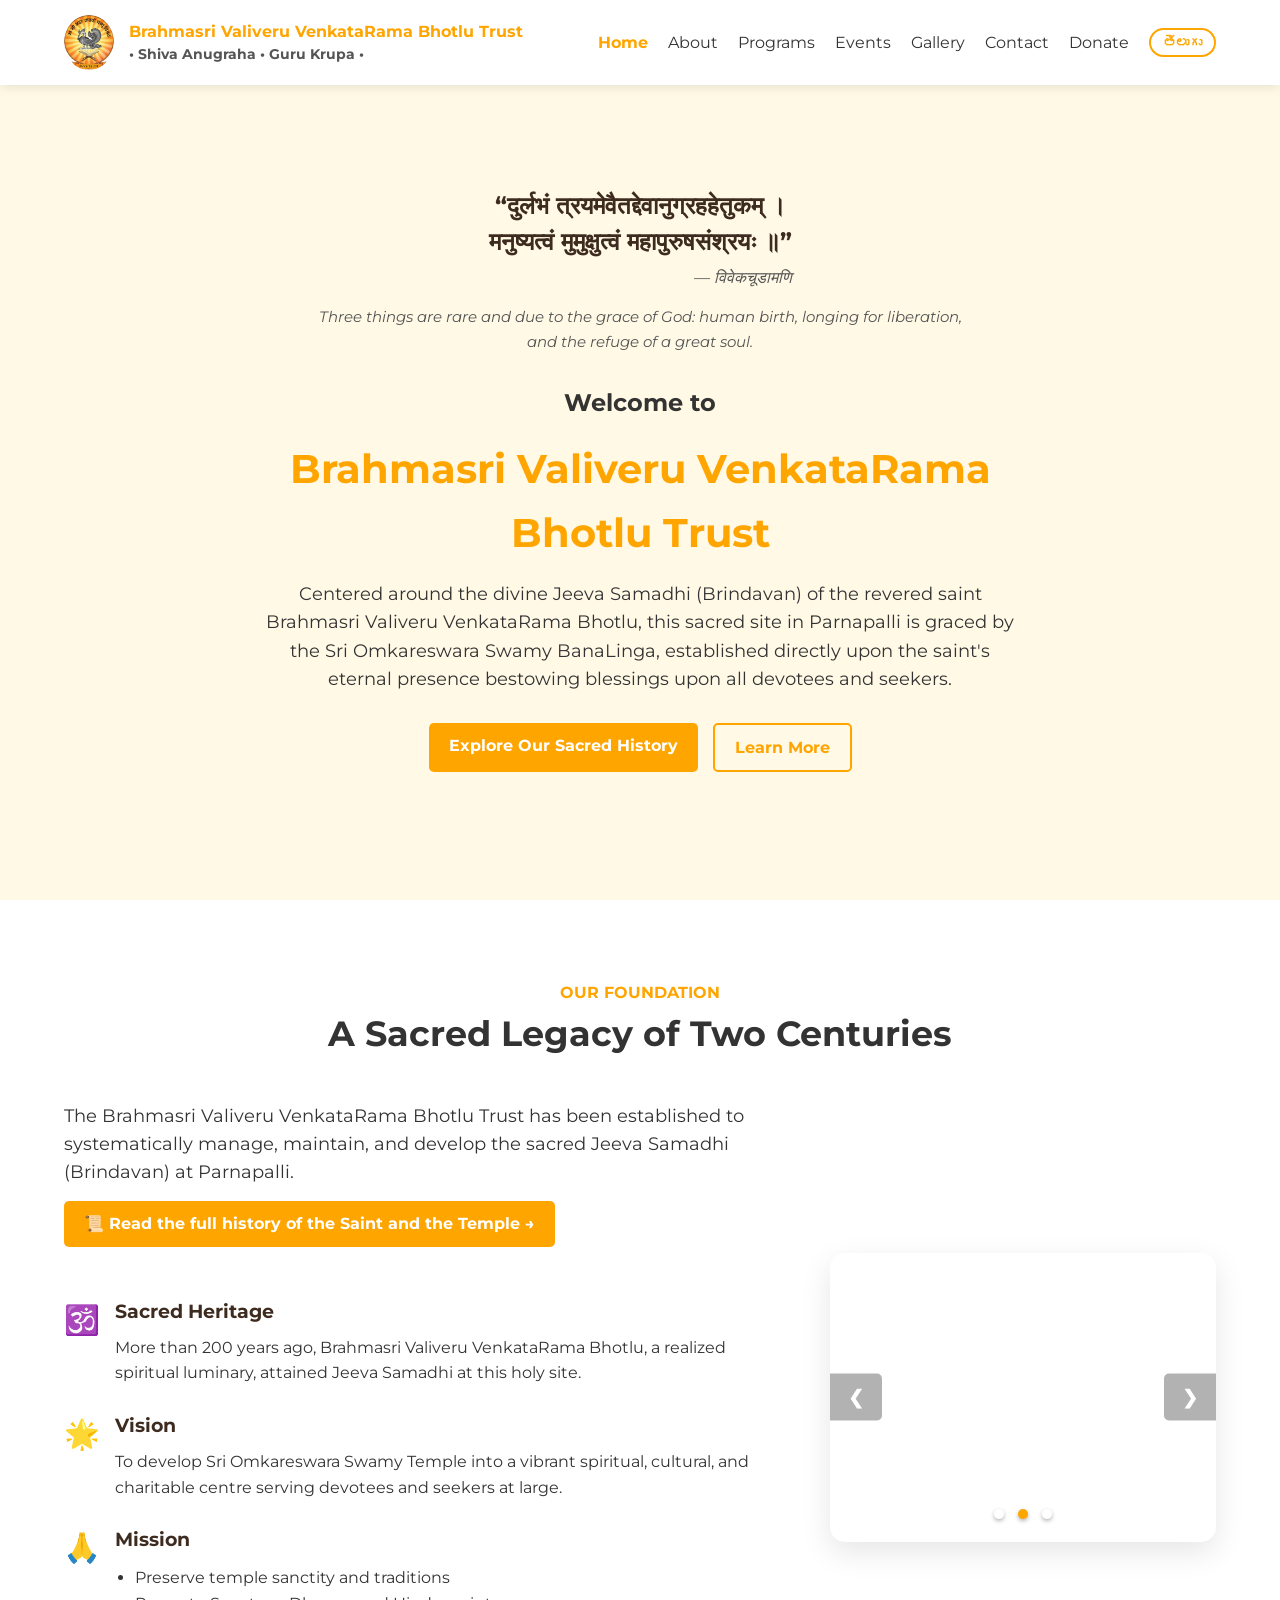
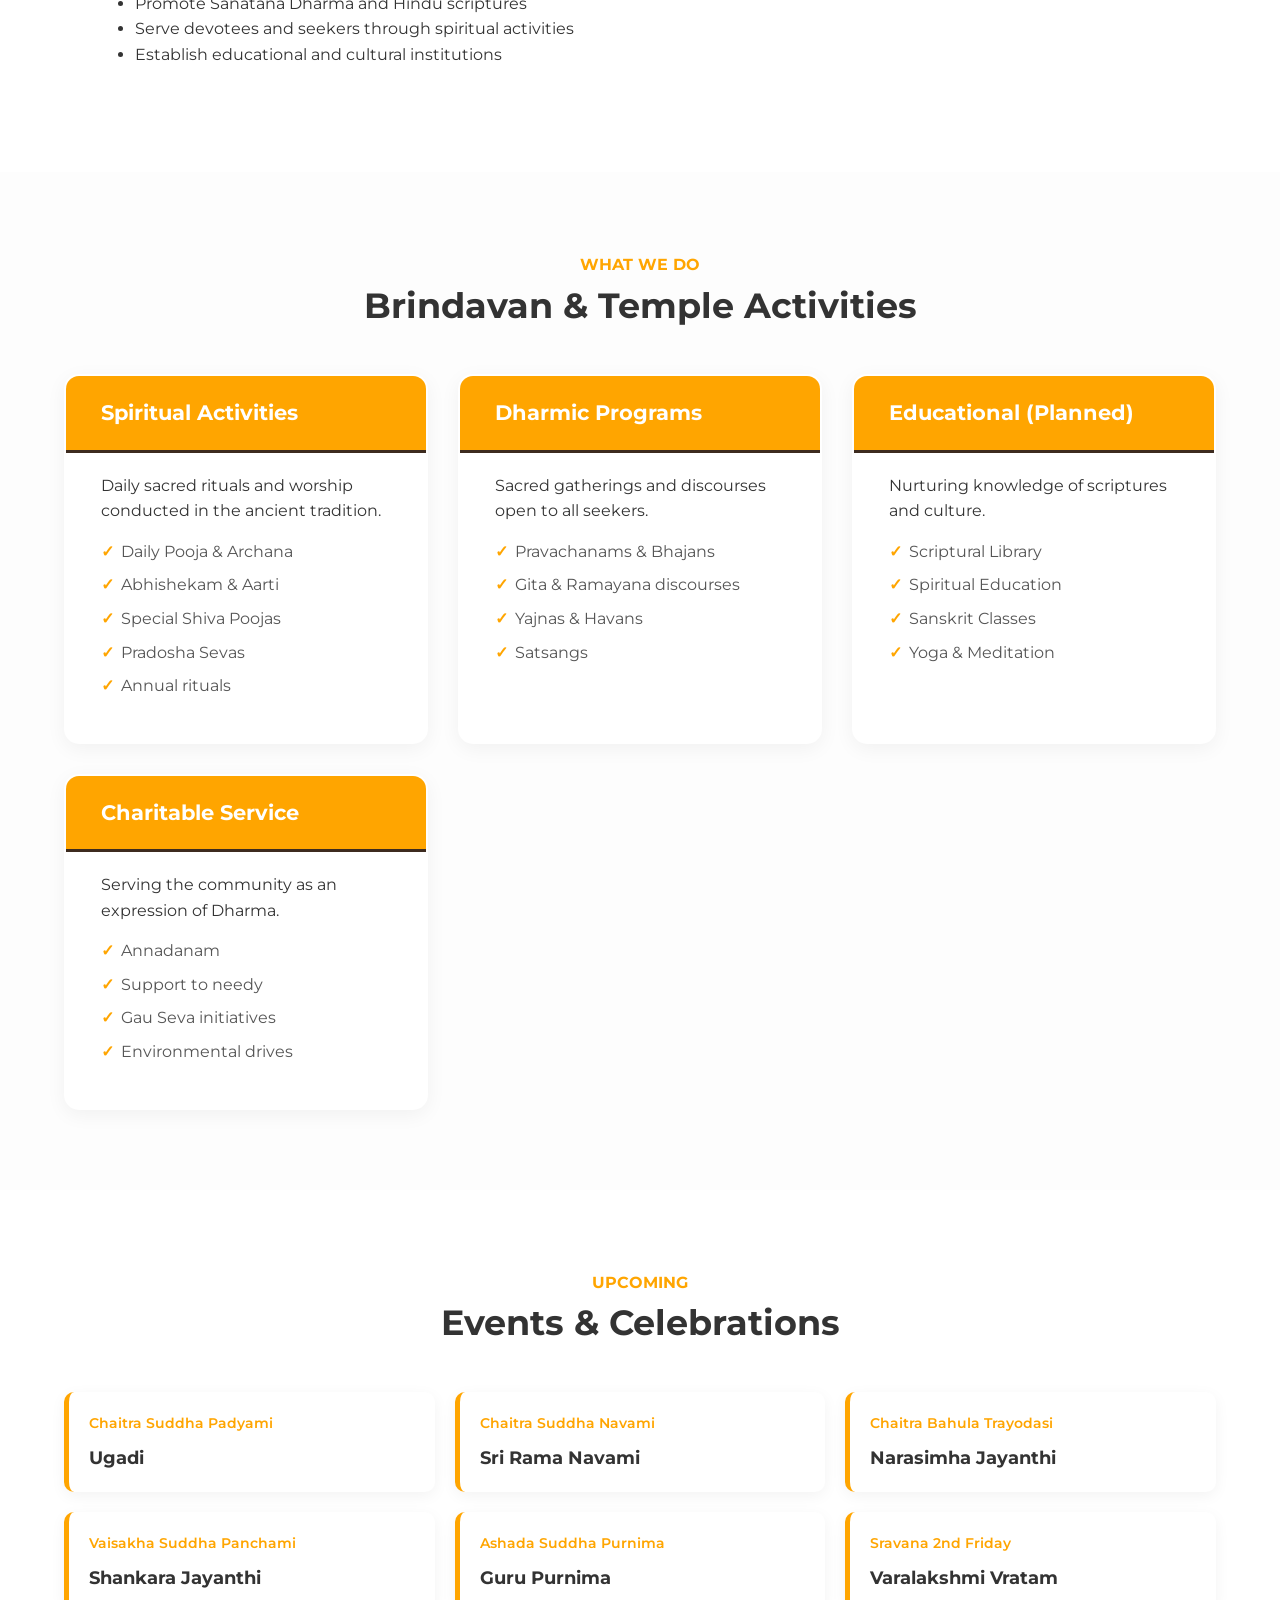
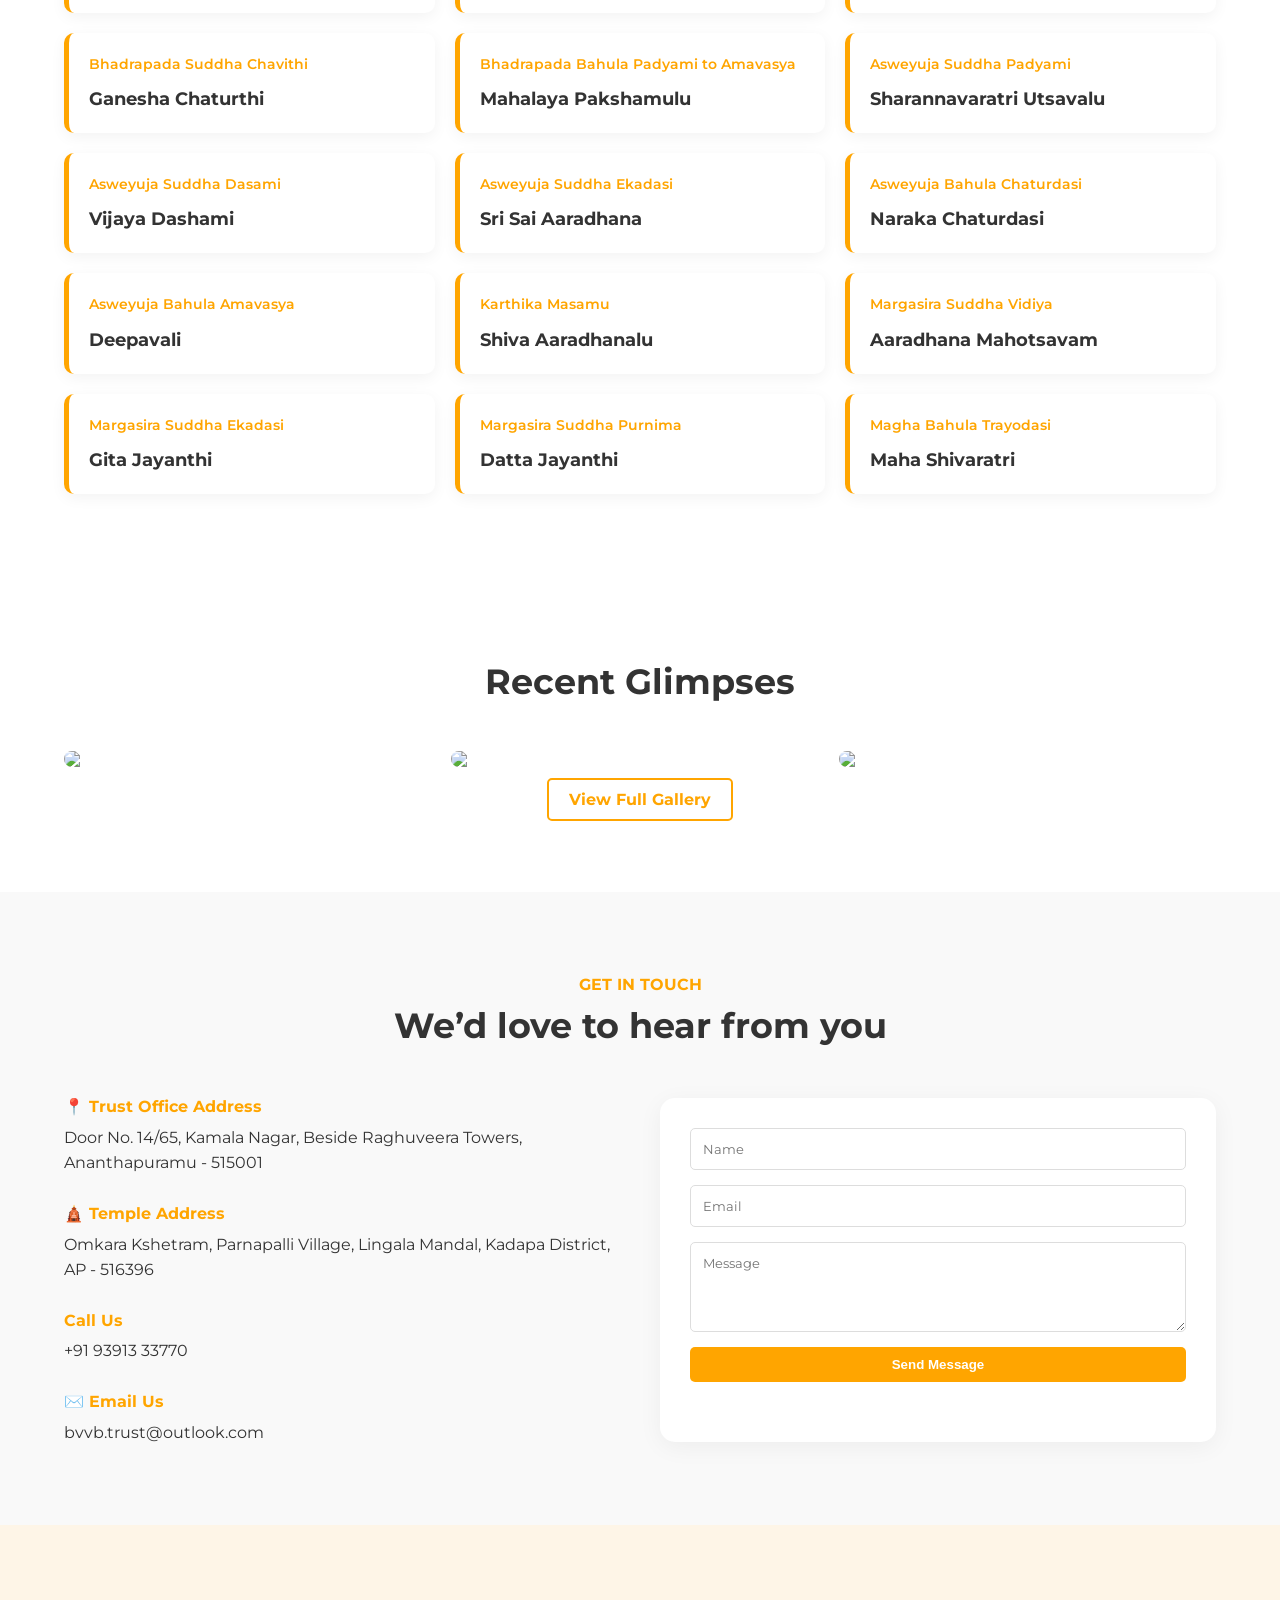
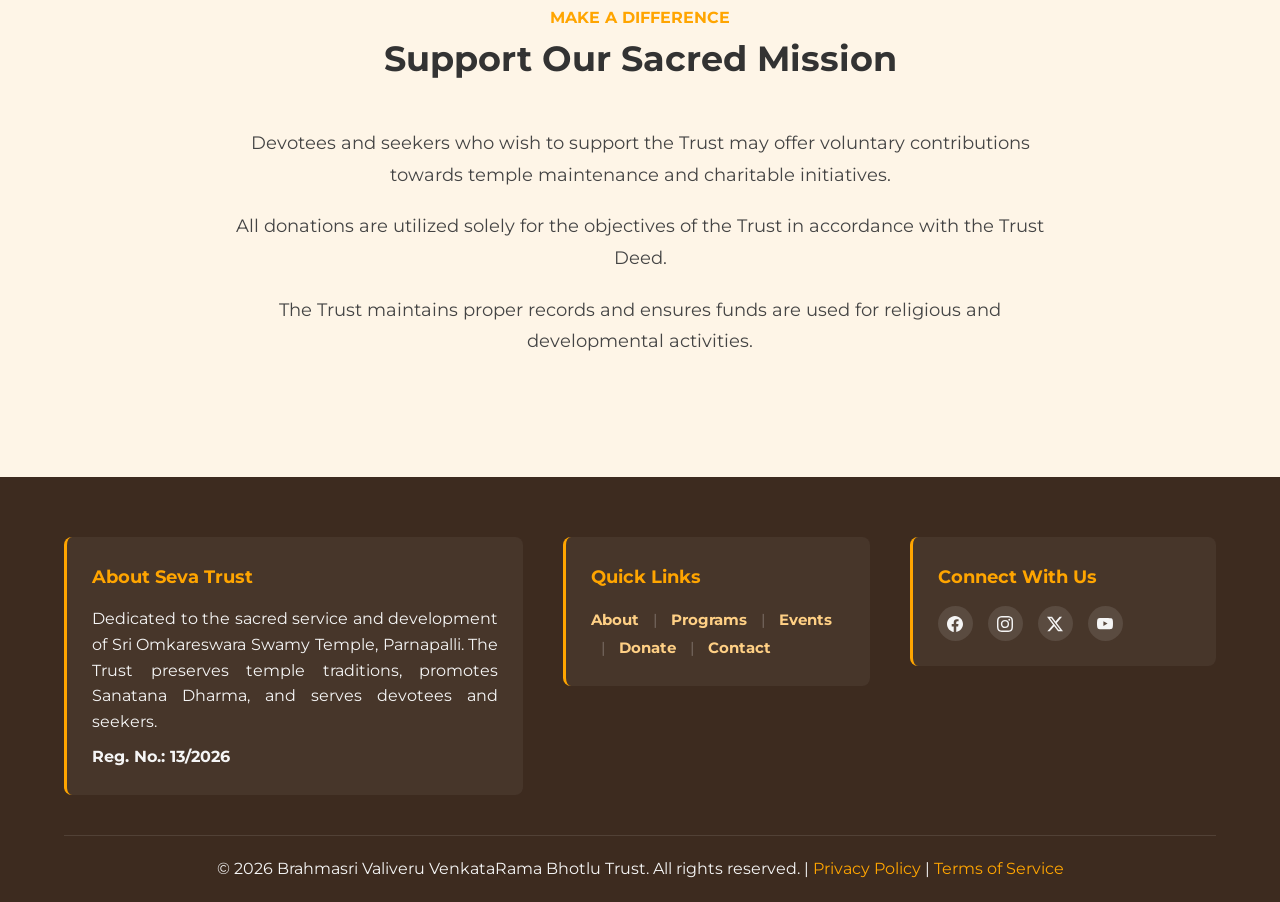
==== commit 8b8a847c: "Update index.html" ====
--- a/index.html
+++ b/index.html
@@ -129,23 +129,7 @@
                             <span class="dot"></span>
                         </div>
                     </div>
-                    <div class="contact-item">
-                        <h4 data-i18n="footer.connectTitle">Connect With Us</h4>
-                        <div style="display: flex; gap: 15px; margin-top: 10px;">
-                           <a href="https://www.facebook.com/bvvb_trust" target="_blank" rel="noopener noreferrer" class="social-icon" aria-label="Facebook">
-                               <svg viewBox="0 0 16 16"><path d="M16 8.049c0-4.446-3.582-8.05-8-8.05C3.58 0-.002 3.603-.002 8.05c0 4.017 2.926 7.347 6.75 7.951v-5.625h-2.03V8.05H6.75V6.275c0-2.017 1.195-3.131 3.022-3.131.876 0 1.791.157 1.791.157v1.98h-1.009c-.993 0-1.303.621-1.303 1.258v1.51h2.218l-.354 2.326H9.25V16c3.824-.604 6.75-3.934 6.75-7.951z"/></svg>
-                           </a>
-                           <a href="https://www.instagram.com/bvvb_trust" target="_blank" rel="noopener noreferrer" class="social-icon" aria-label="Instagram">
-                               <svg viewBox="0 0 16 16"><path d="M8 0C5.829 0 5.556.01 4.703.048 3.85.088 3.269.222 2.76.42a3.917 3.917 0 0 0-1.417.923A3.927 3.927 0 0 0 .42 2.76C.222 3.268.087 3.85.048 4.7.01 5.555 0 5.827 0 8.001c0 2.172.01 2.444.048 3.297.04.852.174 1.433.372 1.942.205.526.478.972.923 1.417.444.445.89.719 1.416.923.51.198 1.09.333 1.942.372C5.555 15.99 5.827 16 8 16s2.444-.01 3.298-.048c.851-.04 1.434-.174 1.943-.372a3.916 3.916 0 0 0 1.416-.923c.445-.445.718-.891.923-1.417.197-.509.332-1.09.372-1.942C15.99 10.445 16 10.173 16 8s-.01-2.445-.048-3.299c-.04-.851-.175-1.433-.372-1.941a3.926 3.926 0 0 0-.923-1.417A3.911 3.911 0 0 0 13.24.42c-.51-.198-1.092-.333-1.943-.372C10.443.01 10.172 0 7.998 0h.003zm-.717 1.442h.718c2.136 0 2.389.007 3.232.046.78.035 1.204.166 1.486.275.373.145.64.319.92.599.28.28.453.546.598.92.11.281.24.705.275 1.485.039.843.047 1.096.047 3.231s-.008 2.389-.047 3.232c-.035.78-.166 1.203-.275 1.485a2.47 2.47 0 0 1-.599.919c-.28.28-.546.453-.92.598-.28.11-.704.24-1.485.276-.843.038-1.096.047-3.232.047s-2.39-.009-3.233-.047c-.78-.036-1.203-.166-1.485-.276a2.478 2.478 0 0 1-.92-.598 2.48 2.48 0 0 1-.6-.92c-.109-.281-.24-.705-.275-1.485-.038-.843-.046-1.096-.046-3.233 0-2.136.008-2.388.046-3.231.036-.78.166-1.204.276-1.486.145-.373.319-.64.599-.92.28-.28.546-.453.92-.598.282-.11.705-.24 1.485-.276.738-.034 1.024-.044 2.515-.045v.002zm4.988 1.328a.96.96 0 1 0 0 1.92.96.96 0 0 0 0-1.92zm-4.27 1.122a4.109 4.109 0 1 0 0 8.217 4.109 4.109 0 0 0 0-8.217zm0 1.441a2.667 2.667 0 1 1 0 5.334 2.667 2.667 0 0 1 0-5.334z"/></svg>
-                           </a>
-                           <a href="https://x.com/bvvbtrust" target="_blank" rel="noopener noreferrer" class="social-icon" aria-label="X (Twitter)">
-                               <svg viewBox="0 0 16 16"><path d="M12.6.75h2.454l-5.36 6.142L16 15.25h-4.937l-3.867-5.07-4.425 5.07H.316l5.733-6.57L0 .75h5.063l3.495 4.633L12.601.75Zm-.86 13.028h1.36L4.323 2.145H2.865l8.873 11.633Z"/></svg>
-                           </a>
-                           <a href="https://www.youtube.com/@BVVBTRUST" target="_blank" rel="noopener noreferrer" class="social-icon" aria-label="YouTube">
-                               <svg viewBox="0 0 16 16"><path d="M8.051 1.999h.089c.822.003 4.987.033 6.11.335a2.01 2.01 0 0 1 1.415 1.42c.101.38.172.883.22 1.402l.01.104.022.26.008.104c.065.914.073 1.77.074 1.957v.075c-.001.194-.01 1.052-.072 1.972l-.008.104-.022.261-.01.104c-.048.519-.119 1.023-.22 1.402a2.007 2.007 0 0 1-1.415 1.42c-1.16.312-5.569.334-6.18.335h-.142c-.309 0-1.587-.006-2.927-.052l-.17-.006-.087-.004-.171-.007-.171-.007c-1.11-.049-2.167-.128-2.654-.26a2.007 2.007 0 0 1-1.415-1.419c-.111-.417-.185-.986-.235-1.558L.09 9.82l-.008-.104A31.4 31.4 0 0 1 0 7.68v-.123c.002-.215.01-.958.064-1.778l.007-.103.003-.052.008-.104.022-.26.01-.104c.048-.519.119-1.023.22-1.402a2.007 2.007 0 0 1 1.415-1.42c.487-.13 1.544-.21 2.654-.26l.17-.007.172-.006.086-.003.171-.007A99.788 99.788 0 0 1 7.858 2h.193zM6.4 5.209v4.818l4.157-2.408L6.4 5.209z"/></svg>
-                           </a>
-                        </div>
-                    </div>
+
                 </div>
             </div>
         </div>
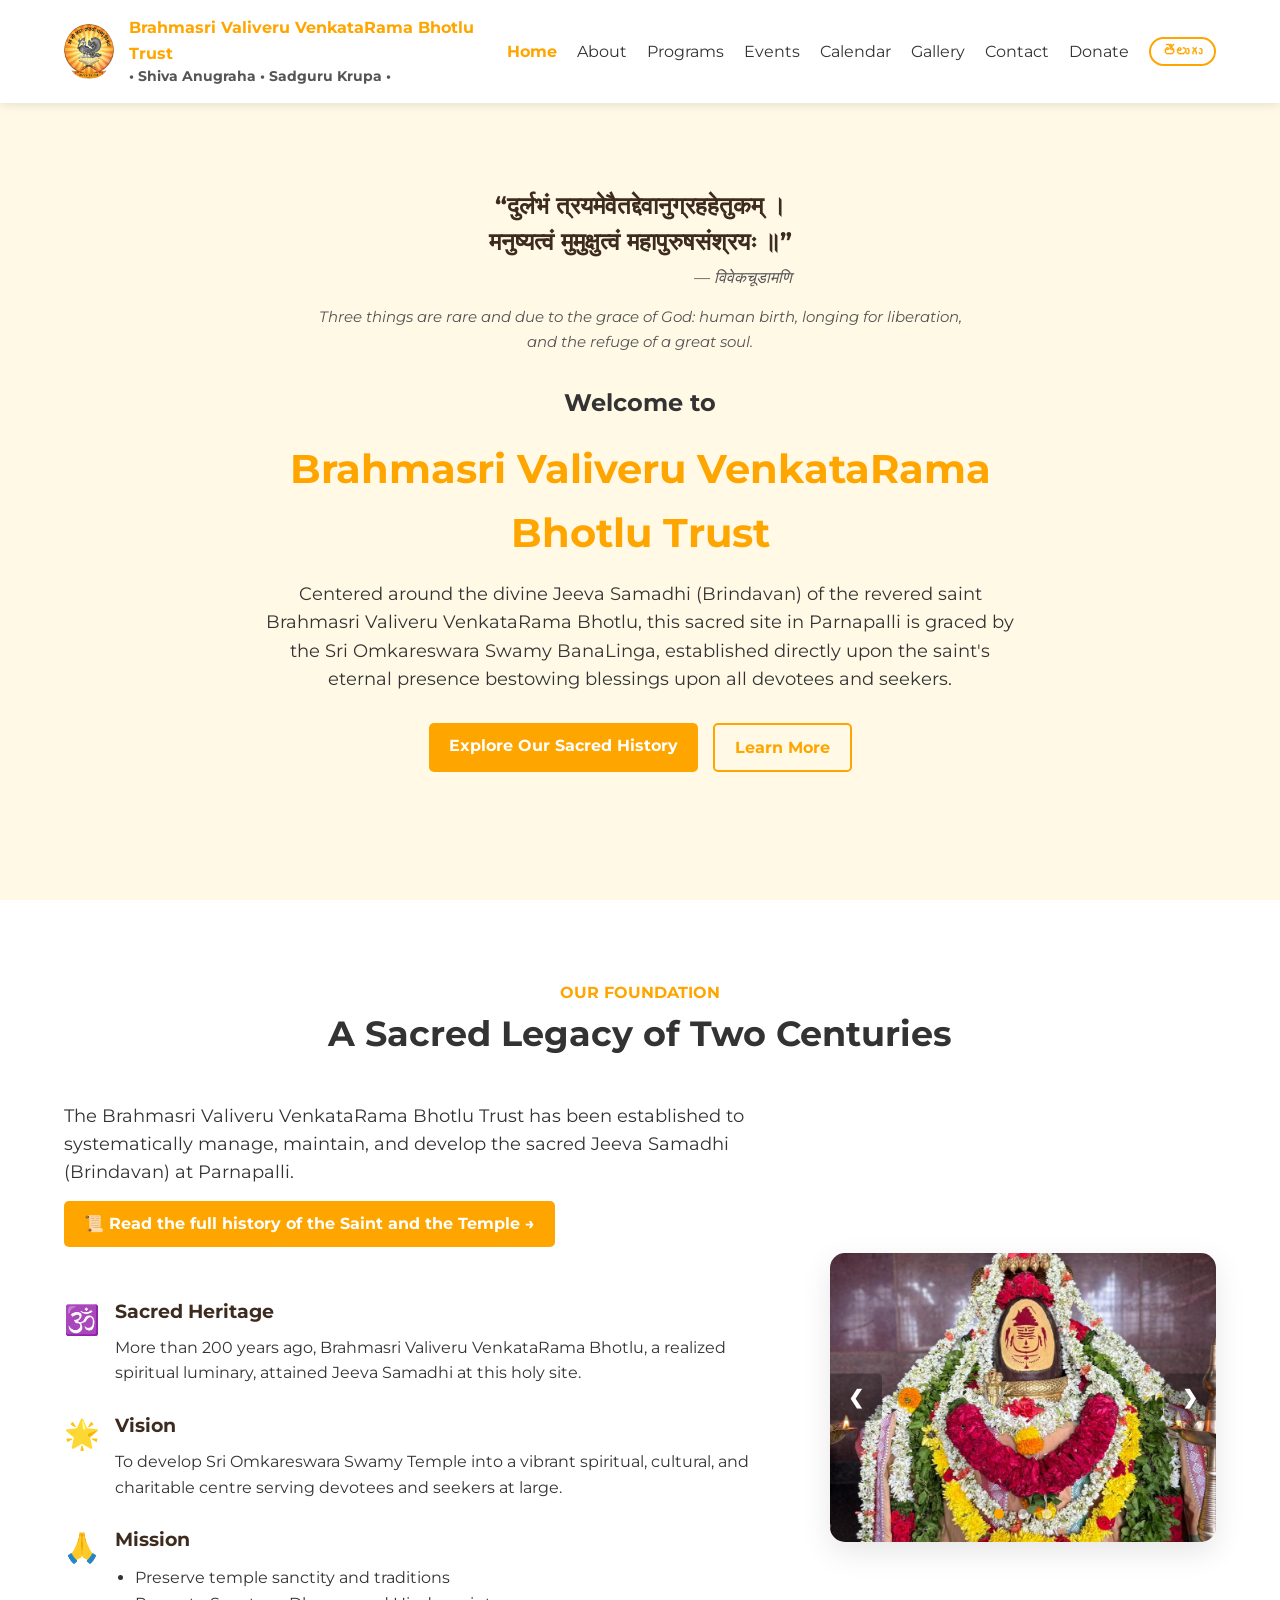
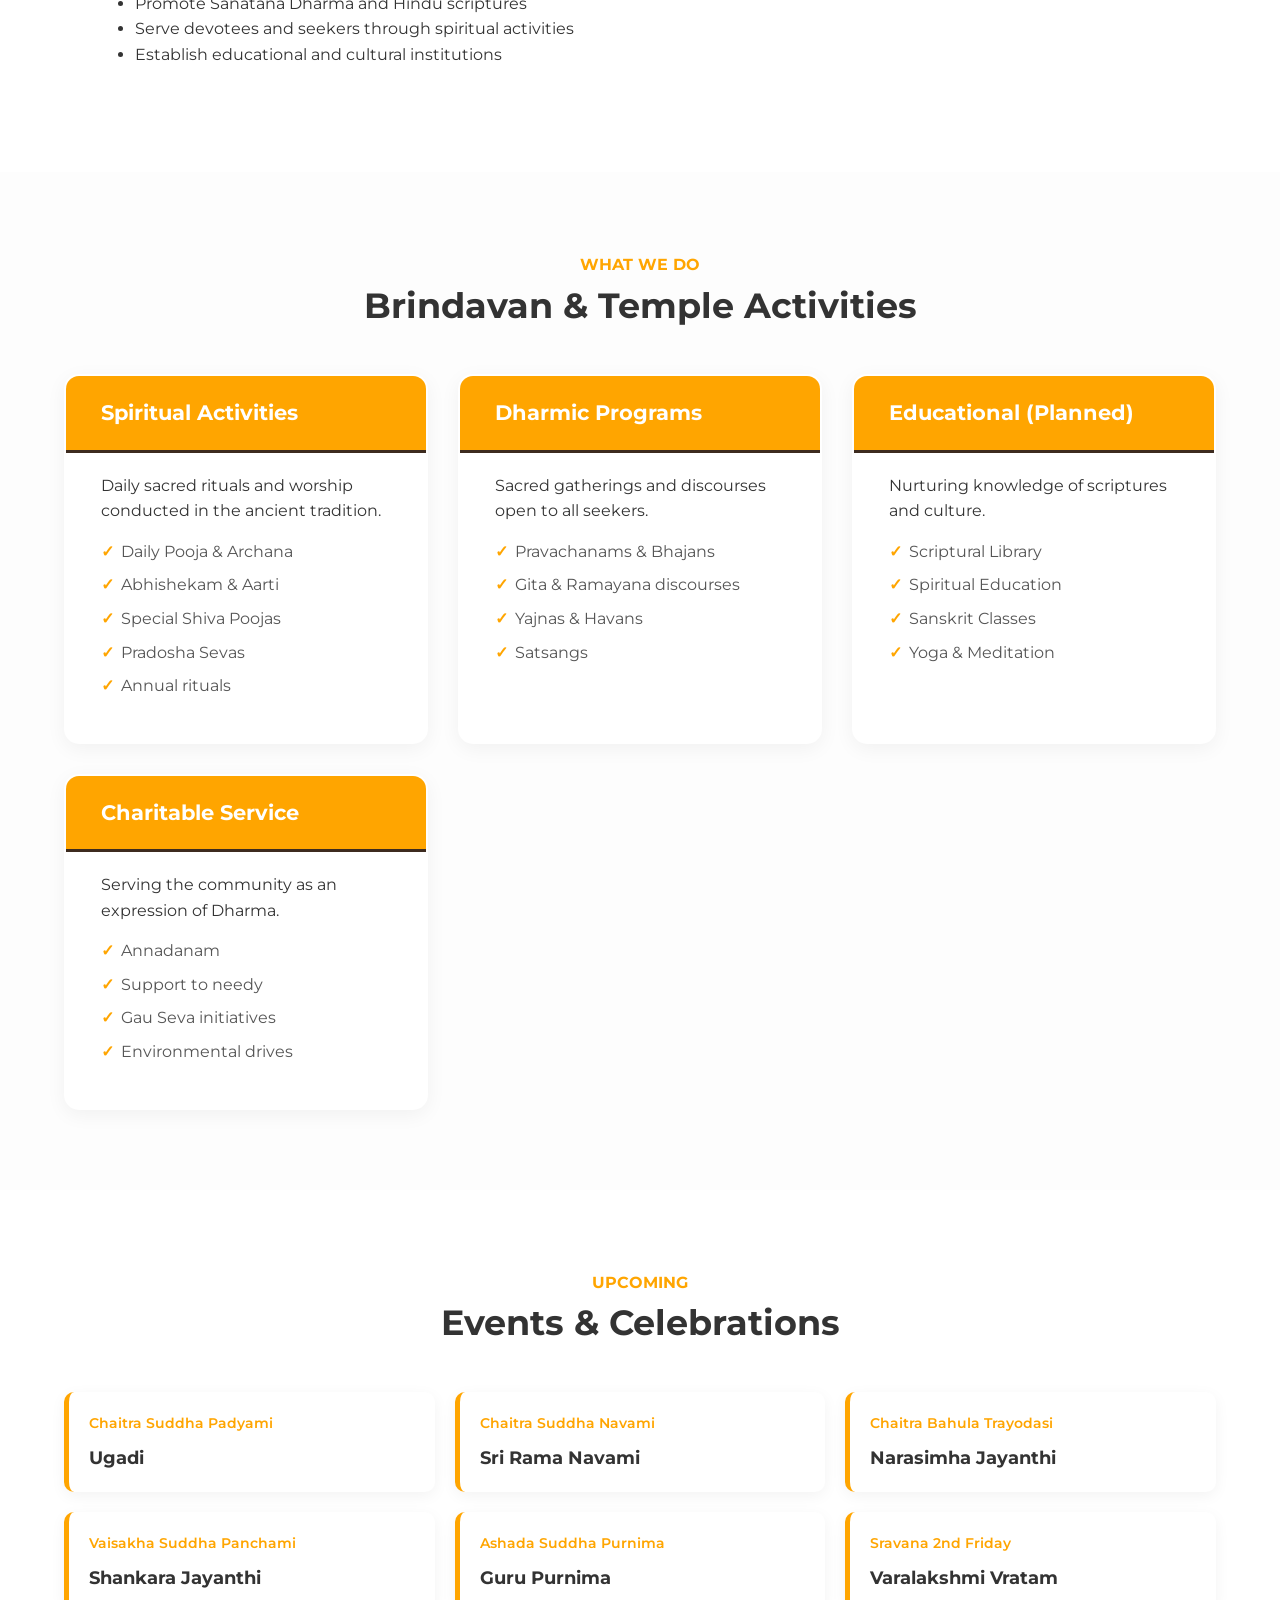
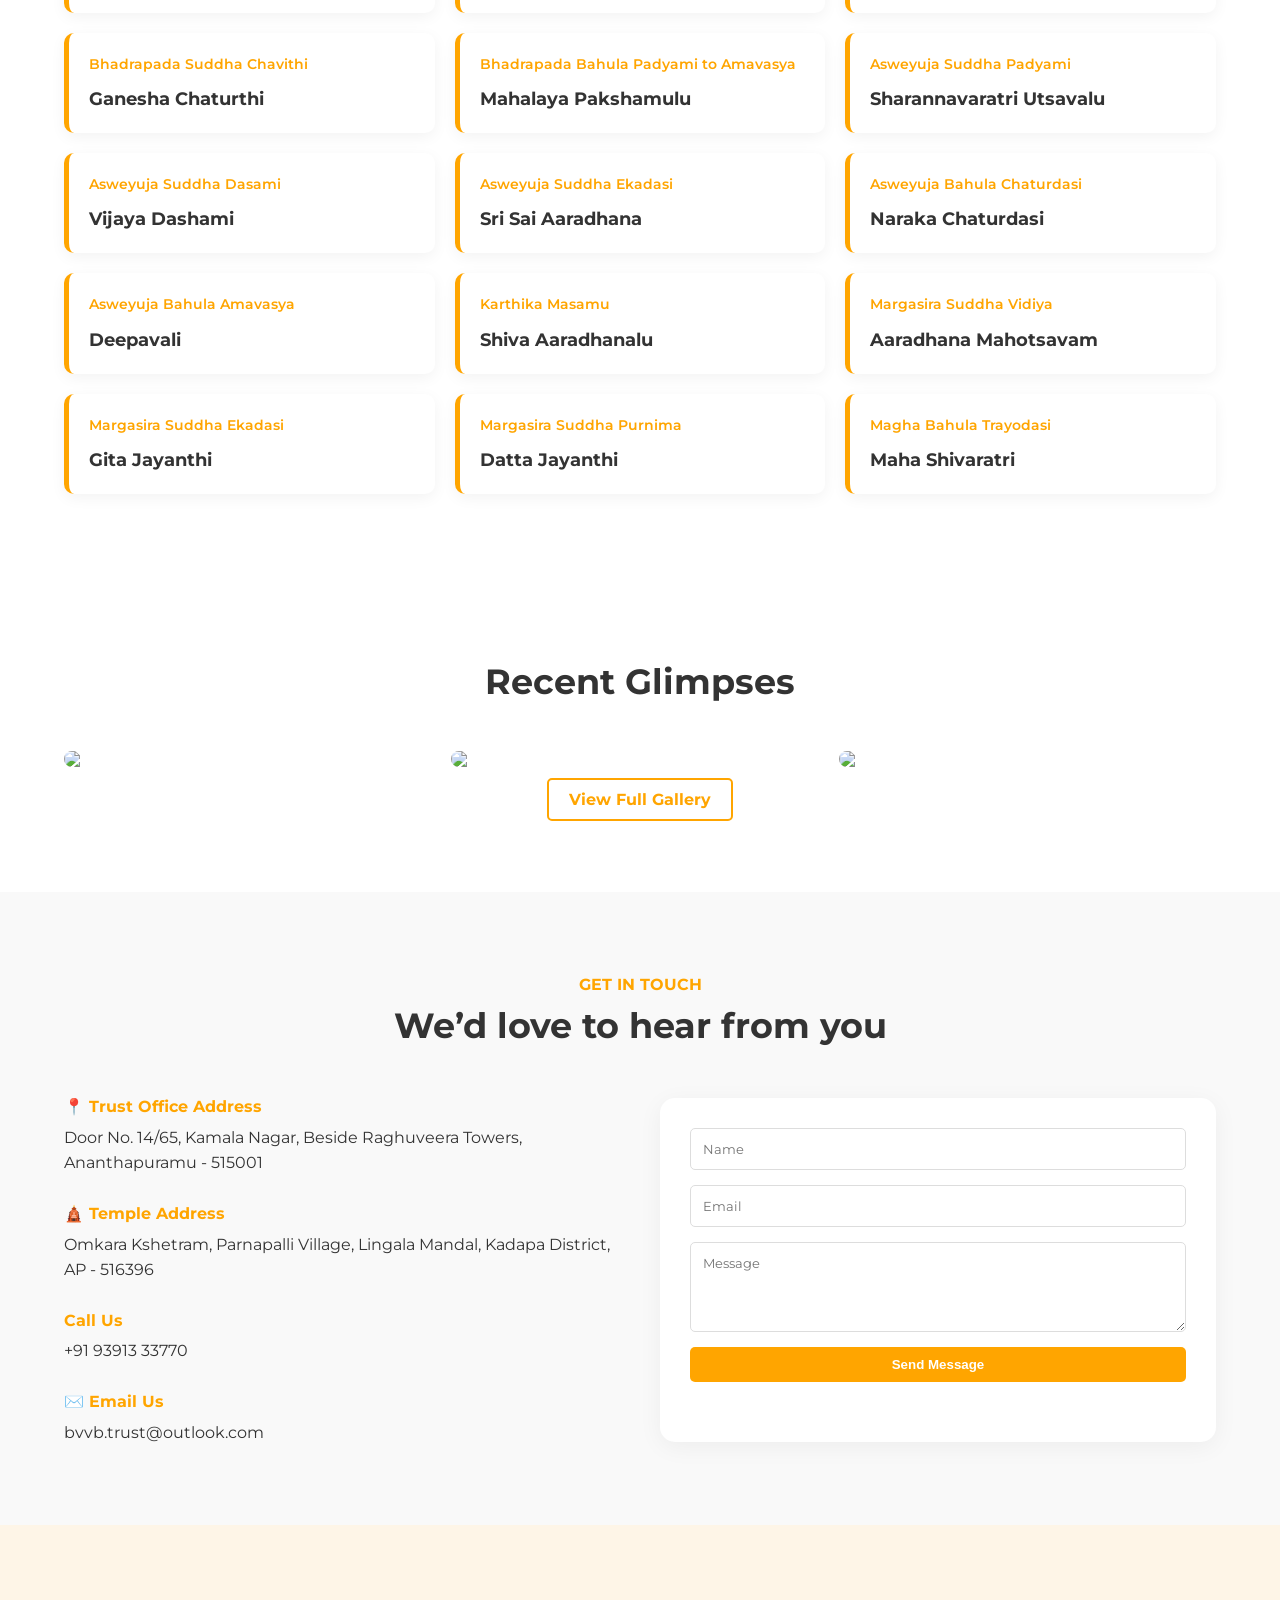
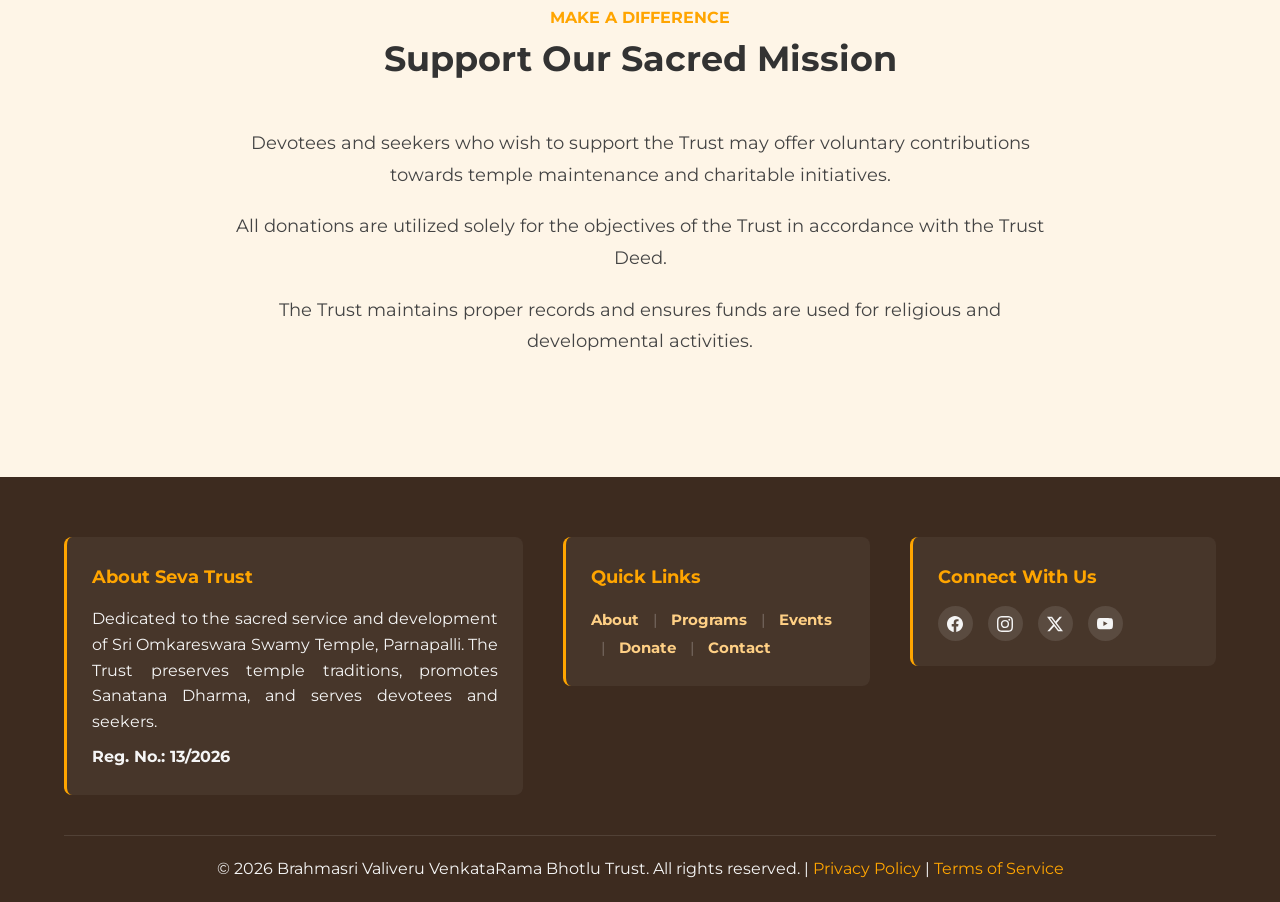
==== commit 5361f028: "Update index.html" ====
--- a/index.html
+++ b/index.html
@@ -1,8 +1,19 @@
 <!DOCTYPE html>
 <html lang="en">
 <head>
-    <!-- Add this to your home page <head> -->
+          <!-- Add this to your home page <head> -->
     <script src="https://identity.netlify.com/v1/netlify-identity-widget.js"></script>
+        <script>
+        (function() {
+            const savedLang = localStorage.getItem('preferredLang') || 'en';
+            document.documentElement.setAttribute('lang', savedLang);
+            if (savedLang === 'te') {
+                document.documentElement.classList.add('lang-te');
+            }
+            window.persistedLang = savedLang;
+        })();
+    </script>
+  
     <meta charset="UTF-8">
     <meta name="viewport" content="width=device-width, initial-scale=1.0">
     <meta name="description" content="Brahmashri Valiveru VenkataRama Bhotulu Trust - Religious & Charitable Trust">
@@ -37,6 +48,7 @@
     <a href="#about" class="nav-link" data-i18n="nav.about">About</a>
     <a href="#programs" class="nav-link" data-i18n="nav.programs">Programs</a>
     <a href="#events" class="nav-link" data-i18n="nav.events">Events</a>
+    <a href="calendar/index.html"class="nav-link" data-i18n="nav.calendar">Calendar</a>
     <a href="gallery-2025.html" class="nav-link" data-i18n="nav.gallery">Gallery</a> 
     <a href="#contact" class="nav-link" data-i18n="nav.contact">Contact</a>
     <a href="#donate" class="nav-link" data-i18n="nav.donate">Donate</a>
@@ -372,7 +384,7 @@
                 <div class="footer-box">
                     <h4 data-i18n="footer.connectTitle">Connect With Us</h4>
                     <div style="display: flex; gap: 15px;">
-                       <a href="https://www.facebook.com/bvvb_trust" target="_blank" rel="noopener noreferrer" class="social-icon" aria-label="Facebook">
+                       <a href="https://www.facebook.com/profile.php?id=61580592437854" target="_blank" rel="noopener noreferrer" class="social-icon" aria-label="Facebook">
                            <svg viewBox="0 0 16 16"><path d="M16 8.049c0-4.446-3.582-8.05-8-8.05C3.58 0-.002 3.603-.002 8.05c0 4.017 2.926 7.347 6.75 7.951v-5.625h-2.03V8.05H6.75V6.275c0-2.017 1.195-3.131 3.022-3.131.876 0 1.791.157 1.791.157v1.98h-1.009c-.993 0-1.303.621-1.303 1.258v1.51h2.218l-.354 2.326H9.25V16c3.824-.604 6.75-3.934 6.75-7.951z"/></svg>
                        </a>
                        <a href="https://www.instagram.com/bvvb_trust" target="_blank" rel="noopener noreferrer" class="social-icon" aria-label="Instagram">
--- a/css/style.css
+++ b/css/style.css
@@ -4,7 +4,14 @@
     --text-light: #f5f5f5;
 }
 
-html { scroll-behavior: smooth; }
+/* FIX: Replaced global `html { scroll-behavior: smooth; }` which was breaking
+   browser scroll restoration on page refresh. Now smooth scrolling only
+   activates when the user is interacting with the page (focus-within). */
+@media (prefers-reduced-motion: no-preference) {
+    html:focus-within {
+        scroll-behavior: smooth;
+    }
+}
 
 /* Telugu Language Scaling */
 html.lang-te { font-size: 115%; }
@@ -104,7 +111,7 @@
     display: inline-block;
     margin-top: 10px;
     padding: 5px 12px;
-    background-color: #f1c40f; /* Match your trust theme */
+    background-color: #f1c40f;
     color: #3d2b1f;
     border-radius: 20px;
     text-decoration: none;
@@ -211,7 +218,6 @@
 .contact-item { margin-bottom: 25px; }
 .contact-item:last-child { margin-bottom: 0; }
 .contact-item h4 { margin-bottom: 5px; color: var(--primary-color); }
-
 
 .social-icon { width: 35px; height: 35px; border-radius: 50%; background: rgba(255,255,255,0.1); display: flex; align-items: center; justify-content: center; color: var(--text-light); transition: all 0.3s ease; }
 .social-icon:hover { background: var(--primary-color); transform: translateY(-3px); color: white; }
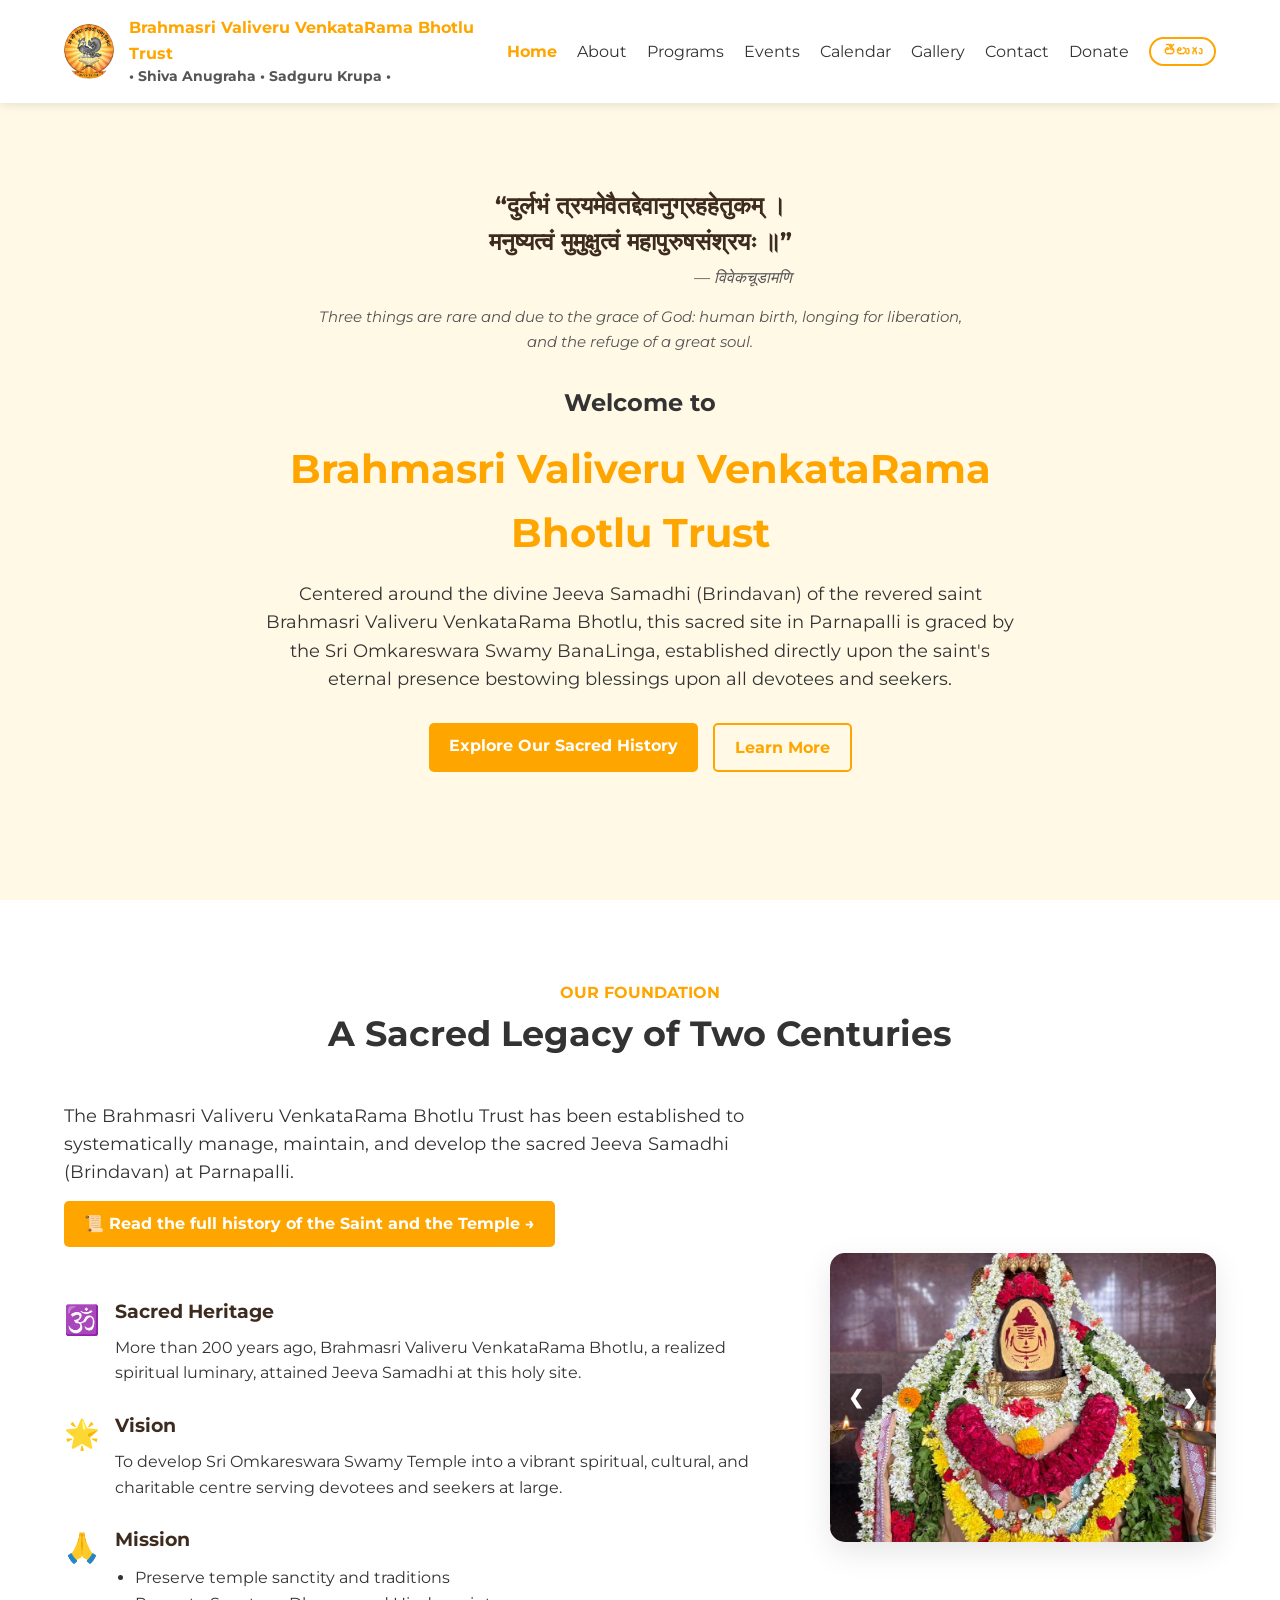
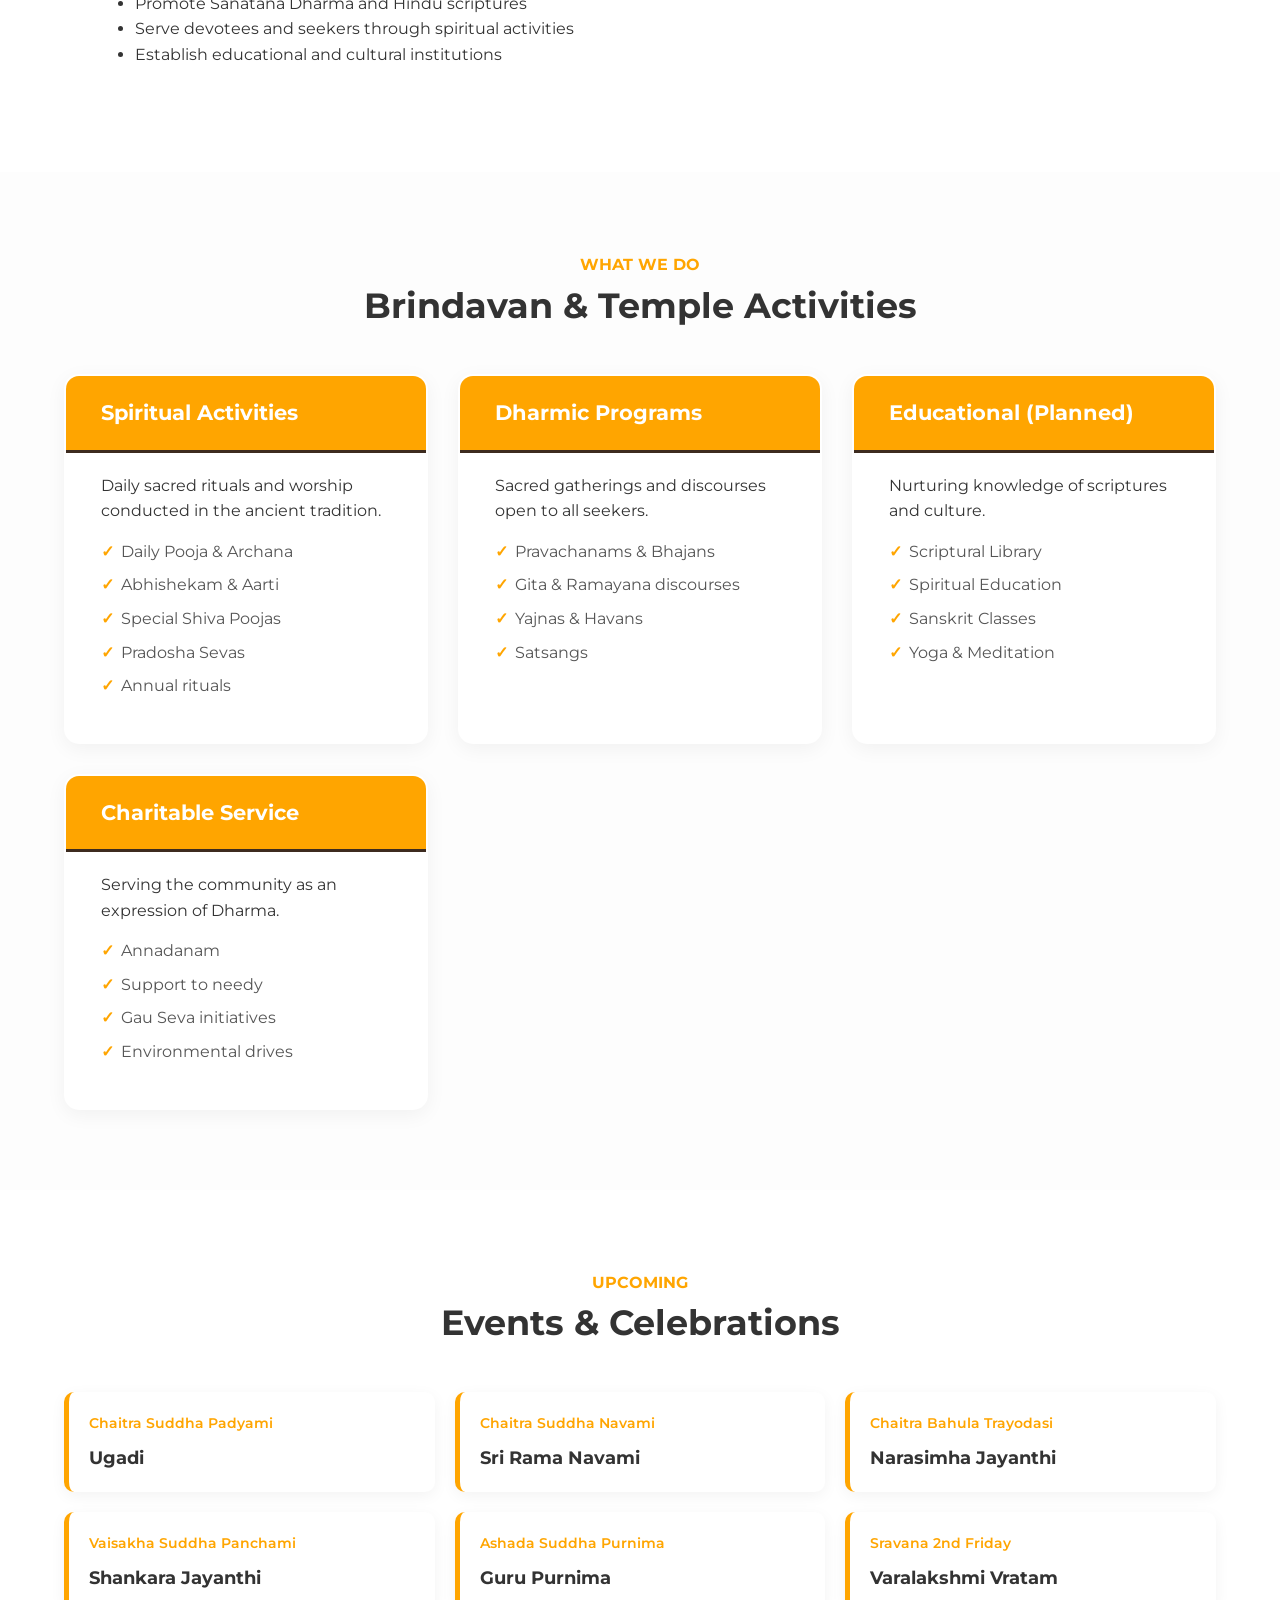
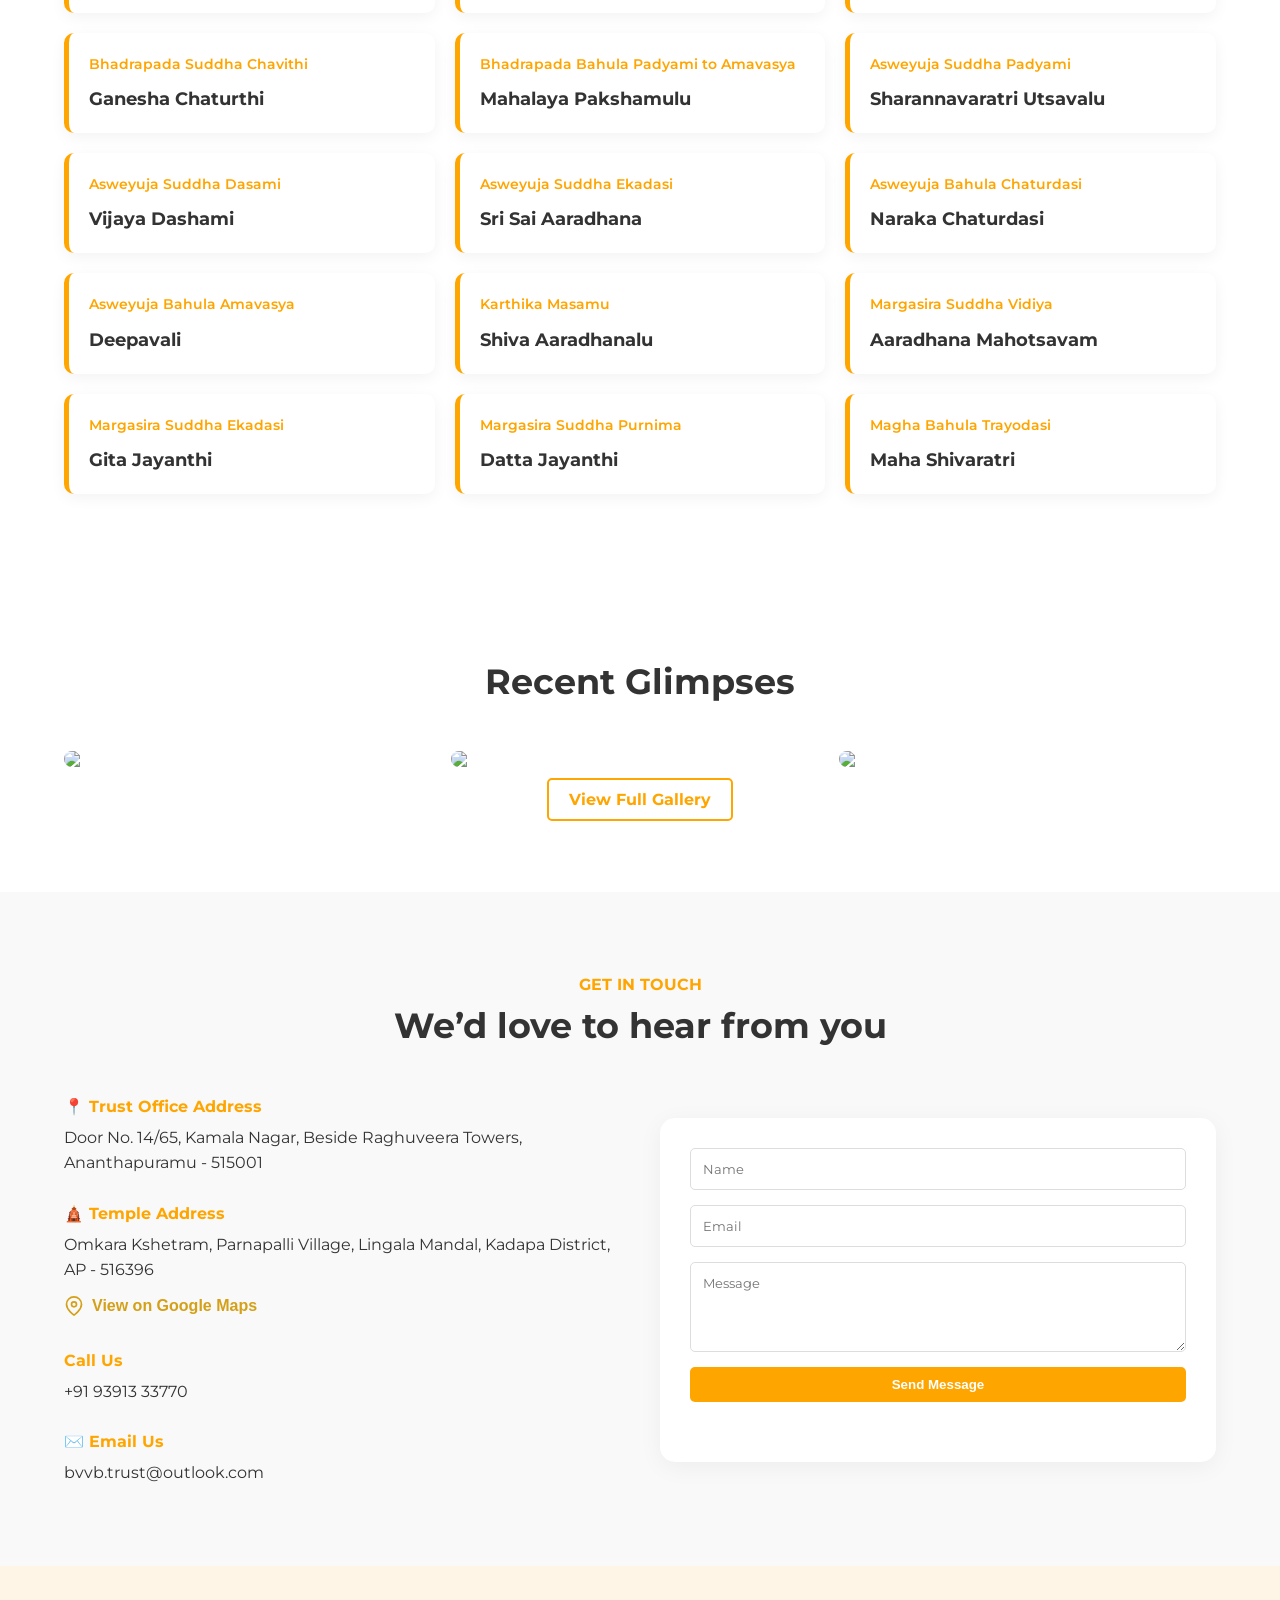
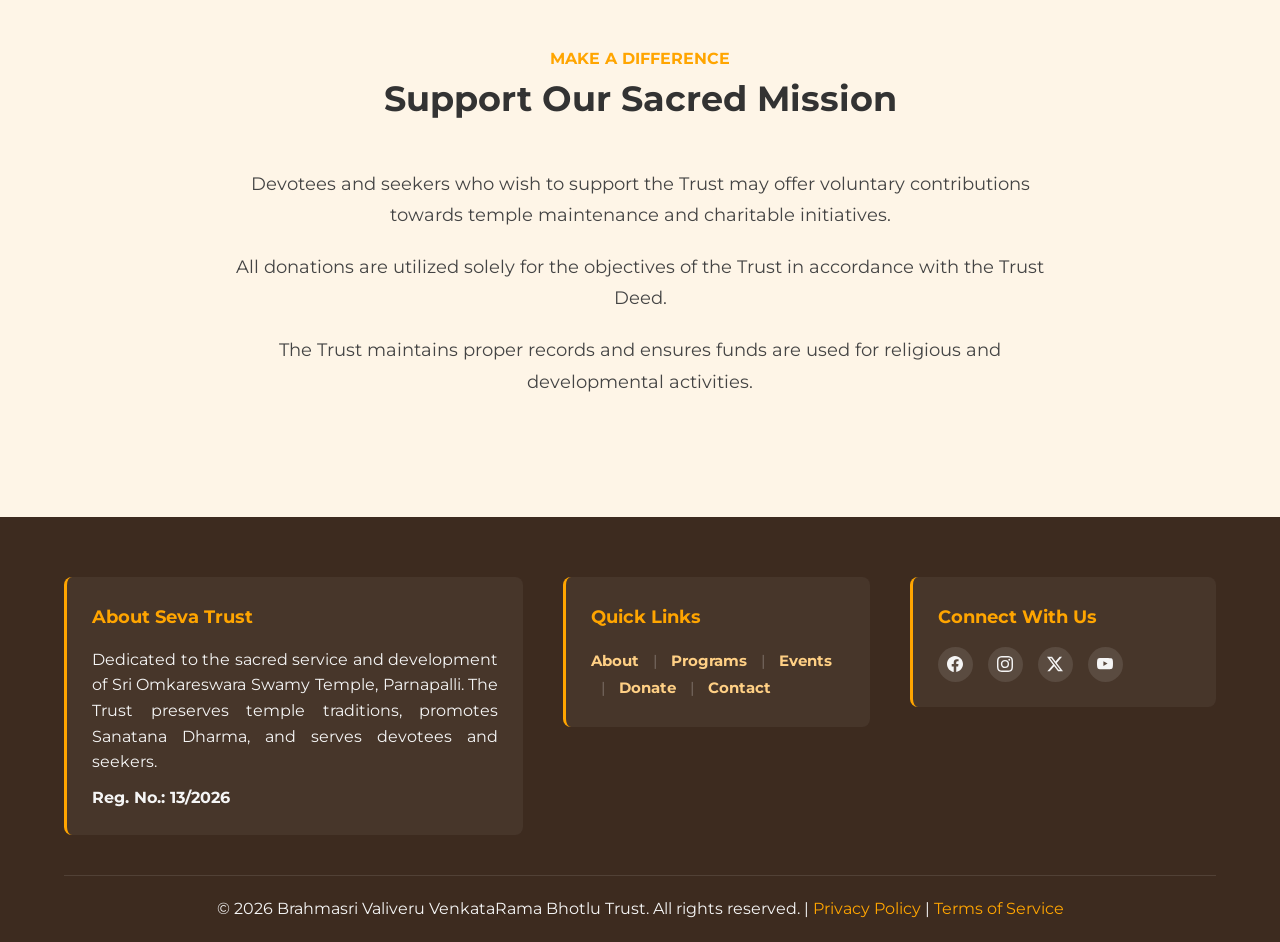
==== commit 95711241: "Update index.html" ====
--- a/index.html
+++ b/index.html
@@ -317,10 +317,21 @@
                         <h4 data-i18n="contact.office">📍 Trust Office Address</h4>
                         <p data-i18n="contact.officeAddr">Door No. 14/65, Kamala Nagar, Beside Raghuveera Towers, Ananthapuramu - 515001</p>
                     </div>
-                    <div class="contact-item">
-                        <h4 data-i18n="contact.temple">🛕 Temple Address</h4>
-                        <p data-i18n="contact.templeAddr">Omkara Kshetram, Paarnapalli Village, Lingala Mandal, Kadapa District, AP - 516396</p>
-                    </div>
+<div class="contact-item">
+    <h4 data-i18n="contact.temple">🛕 Temple Address</h4>
+    <p data-i18n="contact.templeAddr">Omkara Kshetram, Paarnapalli Village, Lingala Mandal, Kadapa District, AP - 516396</p>
+    
+    <a href="https://maps.app.goo.gl/S6WbnfyDA4myp3y19?g_st=ac" 
+       target="_blank" 
+       class="map-link" 
+       style="display: inline-flex; align-items: center; gap: 8px; margin-top: 10px; color: #d4a017; text-decoration: none; font-weight: 600; font-family: 'Varela Round', sans-serif;">
+        <svg xmlns="http://www.w3.org/2000/svg" width="20" height="20" viewBox="0 0 24 24" fill="none" stroke="currentColor" stroke-width="2" stroke-linecap="round" stroke-linejoin="round">
+            <path d="M21 10c0 7-9 13-9 13s-9-6-9-13a9 9 0 0 1 18 0z"></path>
+            <circle cx="12" cy="10" r="3"></circle>
+        </svg>
+        <span>View on Google Maps</span>
+    </a>
+</div>
                     <div class="contact-item">
                         <h4 data-i18n="contact.call"> Call Us</h4>
                         <p>+91 93913 33770</p>
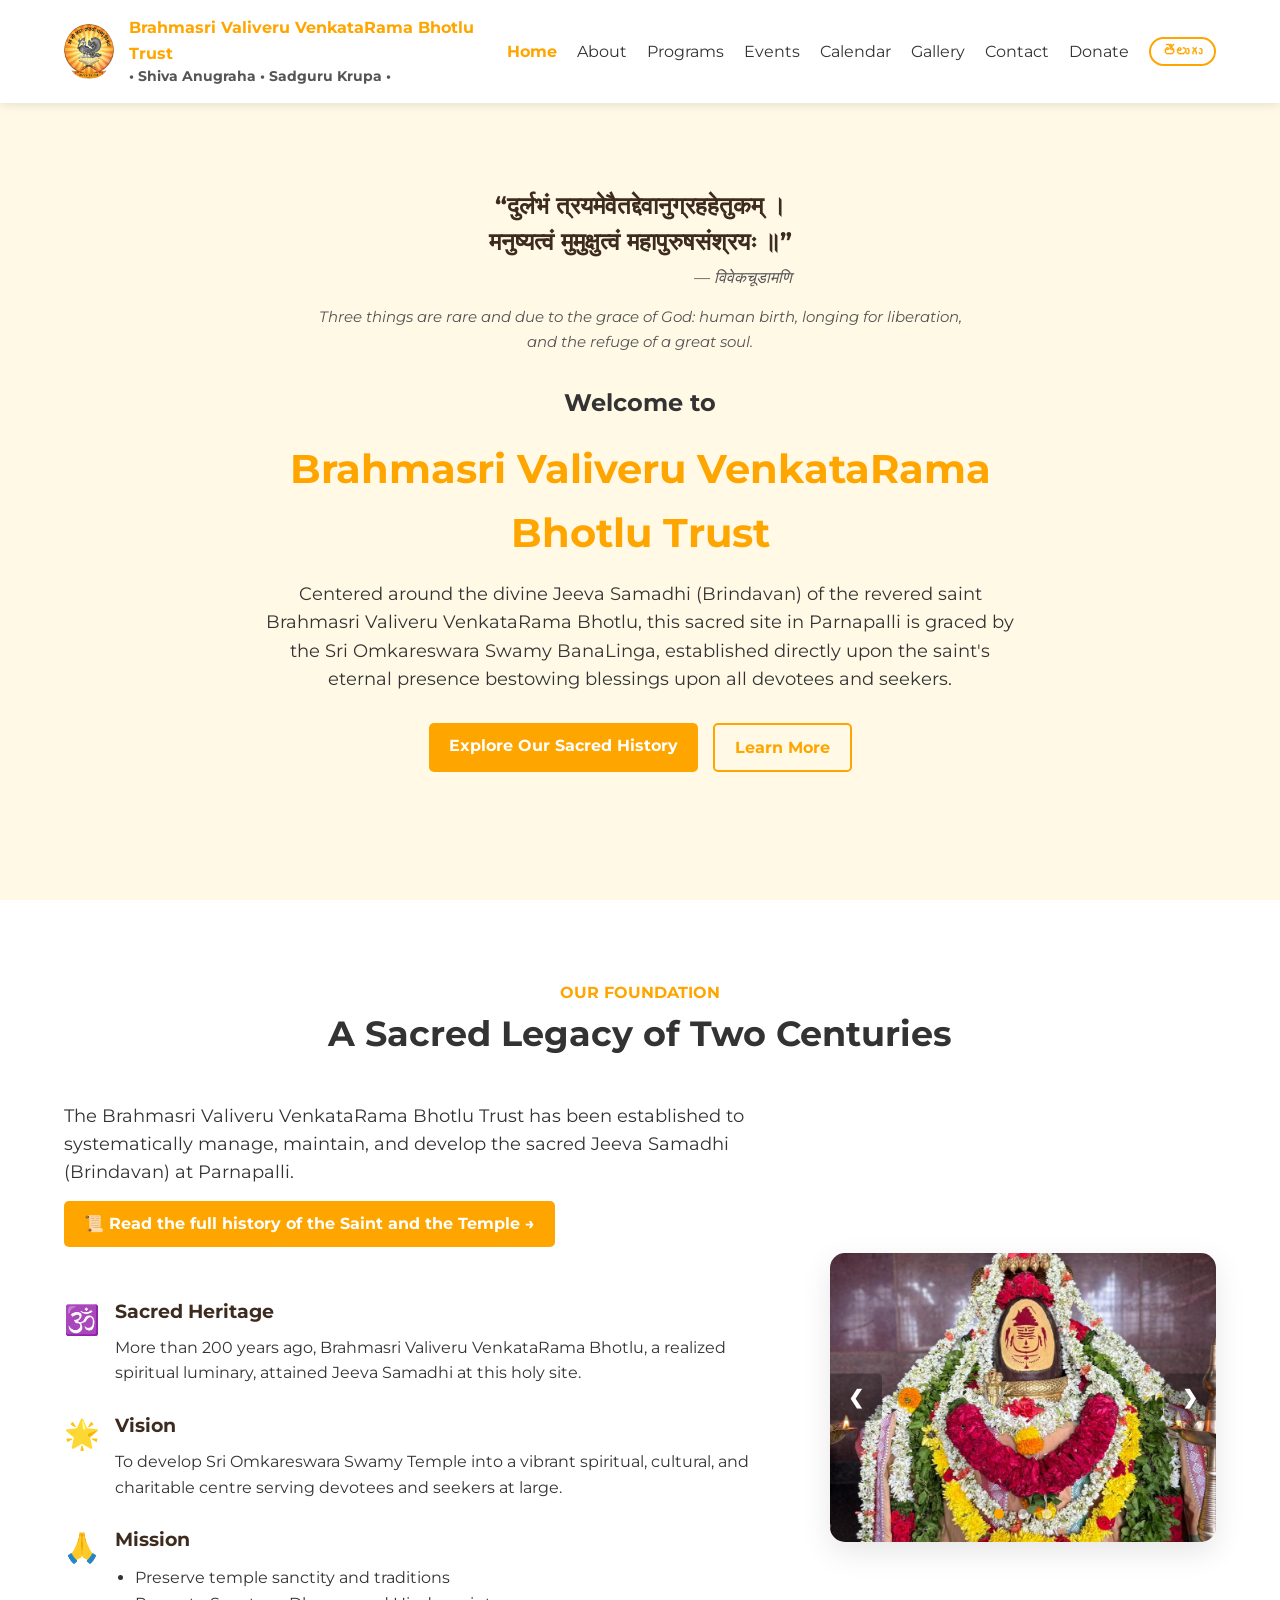
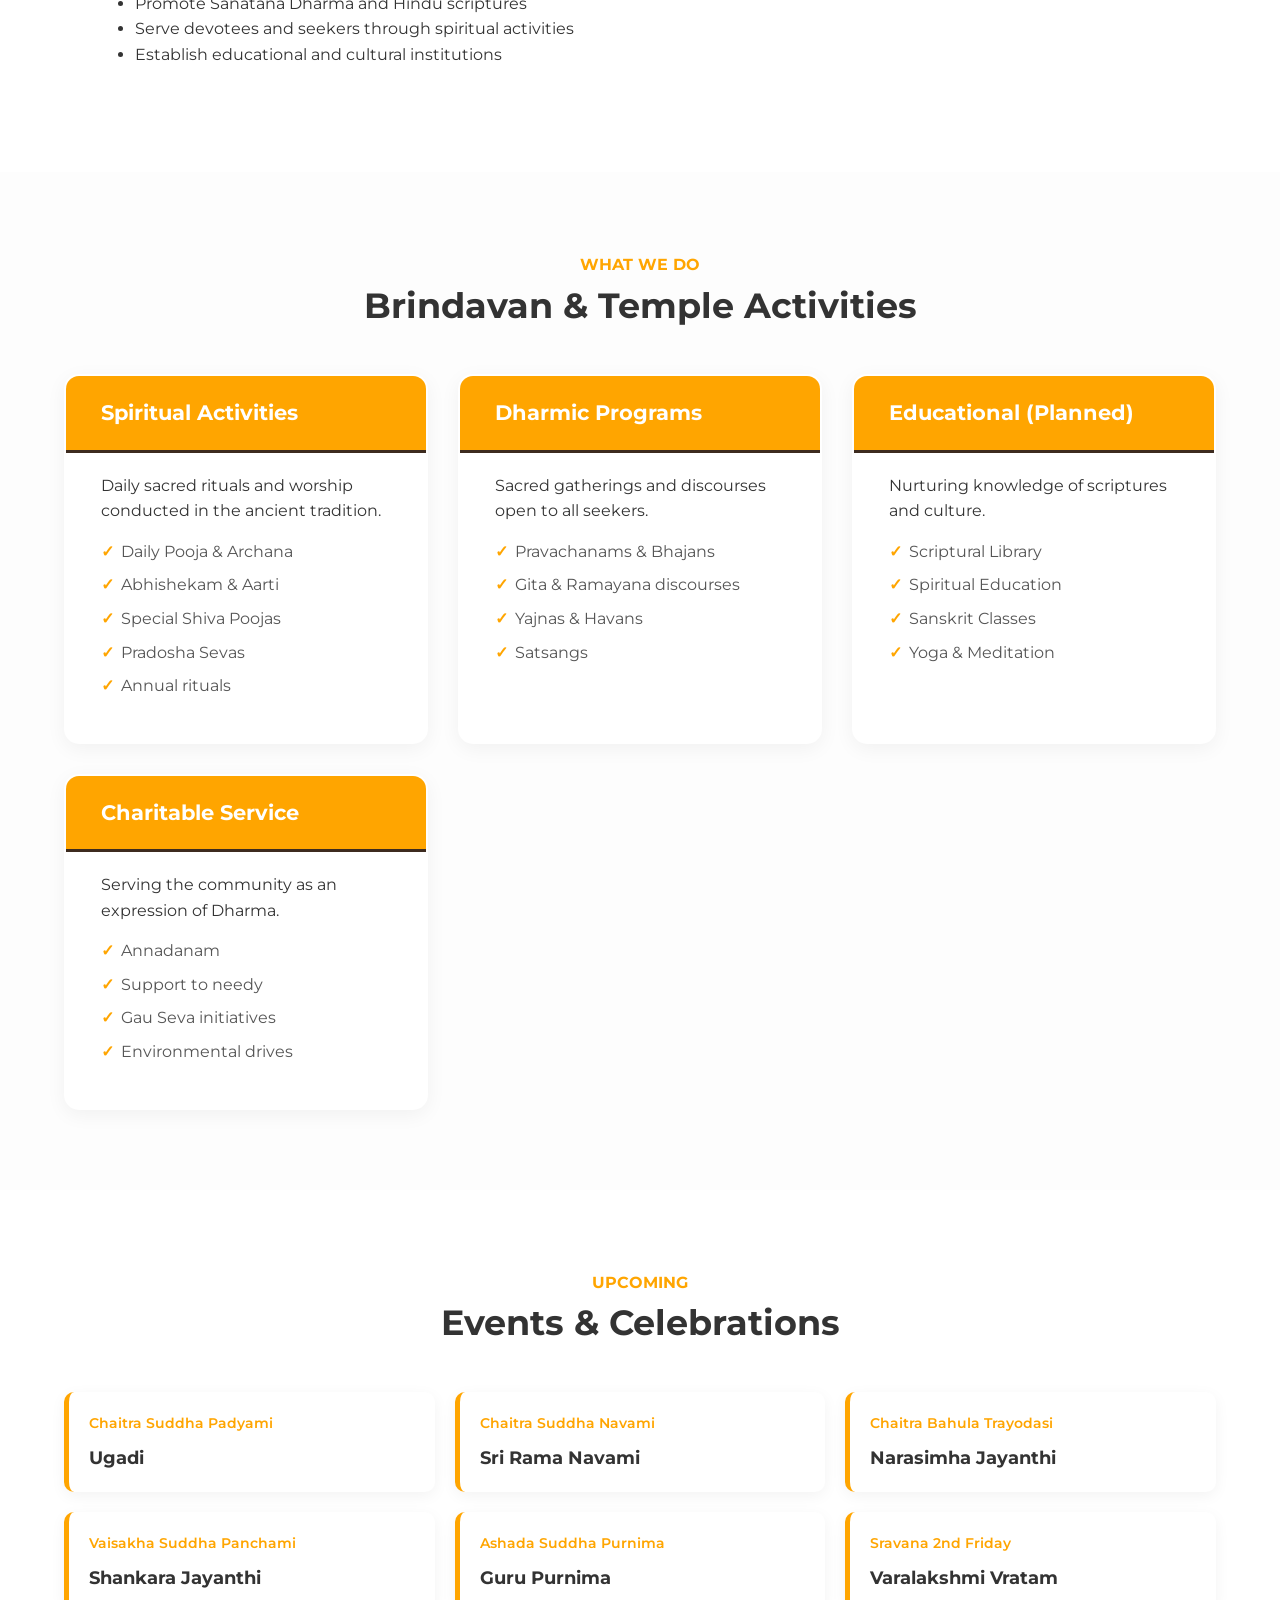
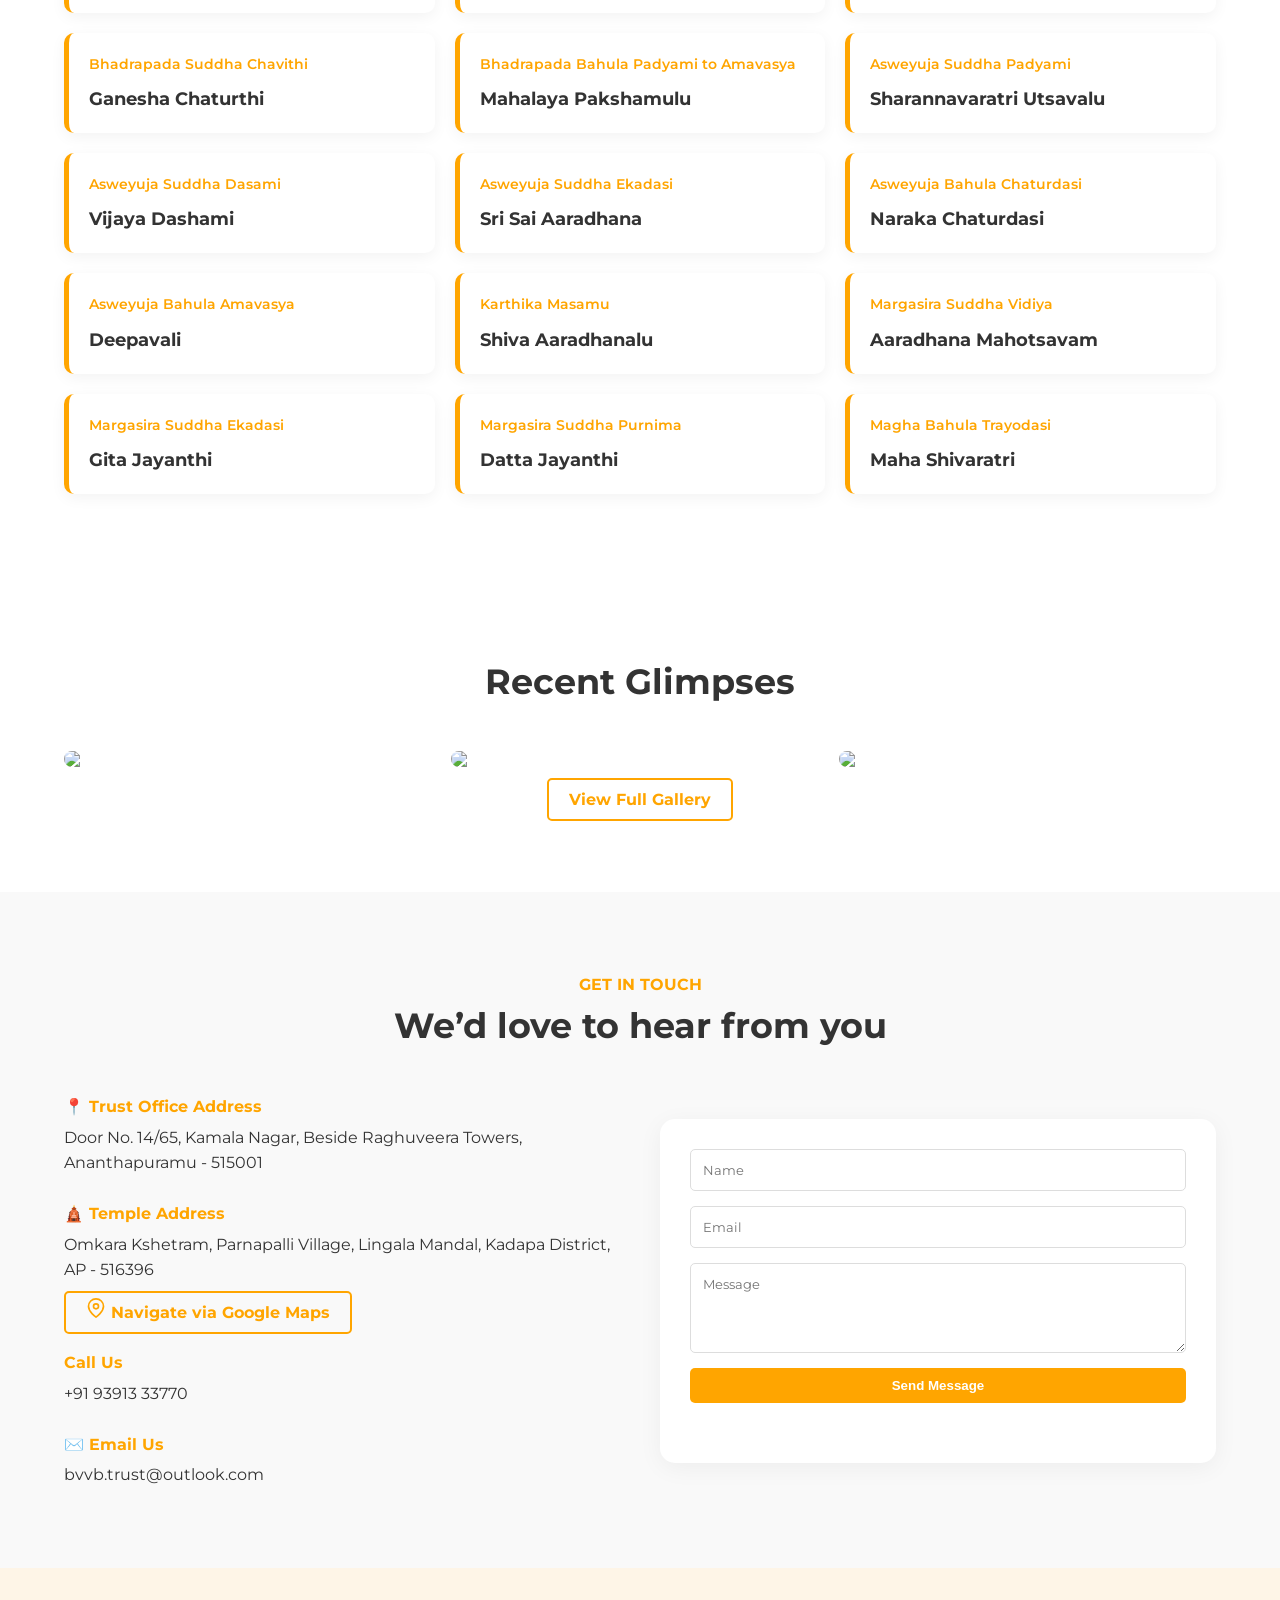
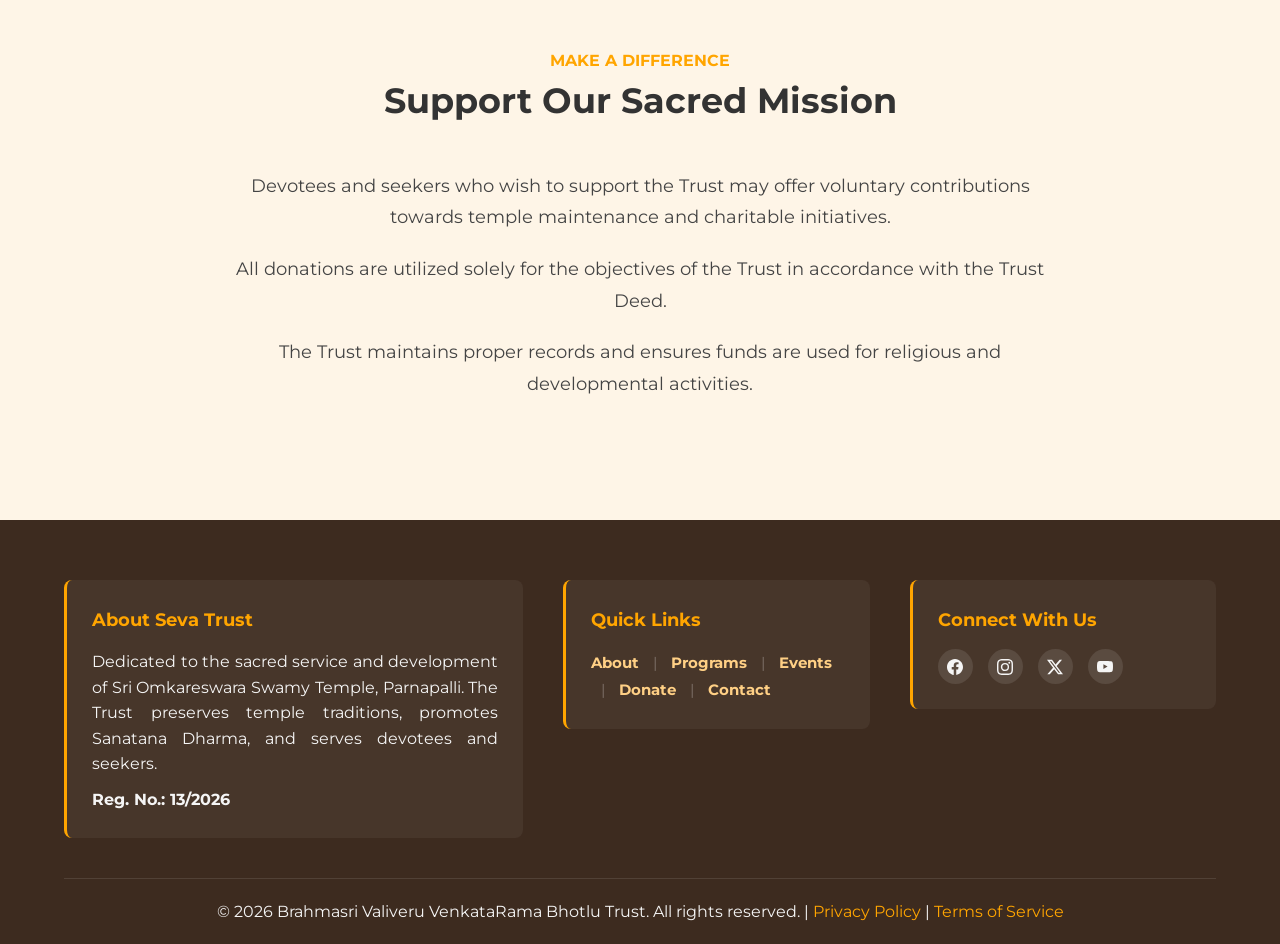
==== commit 51737ab9: "Update index.html" ====
--- a/index.html
+++ b/index.html
@@ -319,17 +319,18 @@
                     </div>
 <div class="contact-item">
     <h4 data-i18n="contact.temple">🛕 Temple Address</h4>
-    <p data-i18n="contact.templeAddr">Omkara Kshetram, Paarnapalli Village, Lingala Mandal, Kadapa District, AP - 516396</p>
+    <p data-i18n="contact.templeAddr" style="margin-bottom: 15px;">Omkara Kshetram, Paarnapalli Village, Lingala Mandal, Kadapa District, AP - 516396</p>
     
     <a href="https://maps.app.goo.gl/S6WbnfyDA4myp3y19?g_st=ac" 
        target="_blank" 
-       class="map-link" 
-       style="display: inline-flex; align-items: center; gap: 8px; margin-top: 10px; color: #d4a017; text-decoration: none; font-weight: 600; font-family: 'Varela Round', sans-serif;">
-        <svg xmlns="http://www.w3.org/2000/svg" width="20" height="20" viewBox="0 0 24 24" fill="none" stroke="currentColor" stroke-width="2" stroke-linecap="round" stroke-linejoin="round">
-            <path d="M21 10c0 7-9 13-9 13s-9-6-9-13a9 9 0 0 1 18 0z"></path>
-            <circle cx="12" cy="10" r="3"></circle>
-        </svg>
-        <span>View on Google Maps</span>
+       class="btn btn-secondary map-btn-cta">
+        <span class="map-icon-wrapper">
+            <svg xmlns="http://www.w3.org/2000/svg" width="20" height="20" viewBox="0 0 24 24" fill="none" stroke="currentColor" stroke-width="2" stroke-linecap="round" stroke-linejoin="round">
+                <path d="M21 10c0 7-9 13-9 13s-9-6-9-13a9 9 0 0 1 18 0z"></path>
+                <circle cx="12" cy="10" r="3"></circle>
+            </svg>
+        </span>
+        <span data-i18n="contact.viewMap">Navigate via Google Maps</span>
     </a>
 </div>
                     <div class="contact-item">
